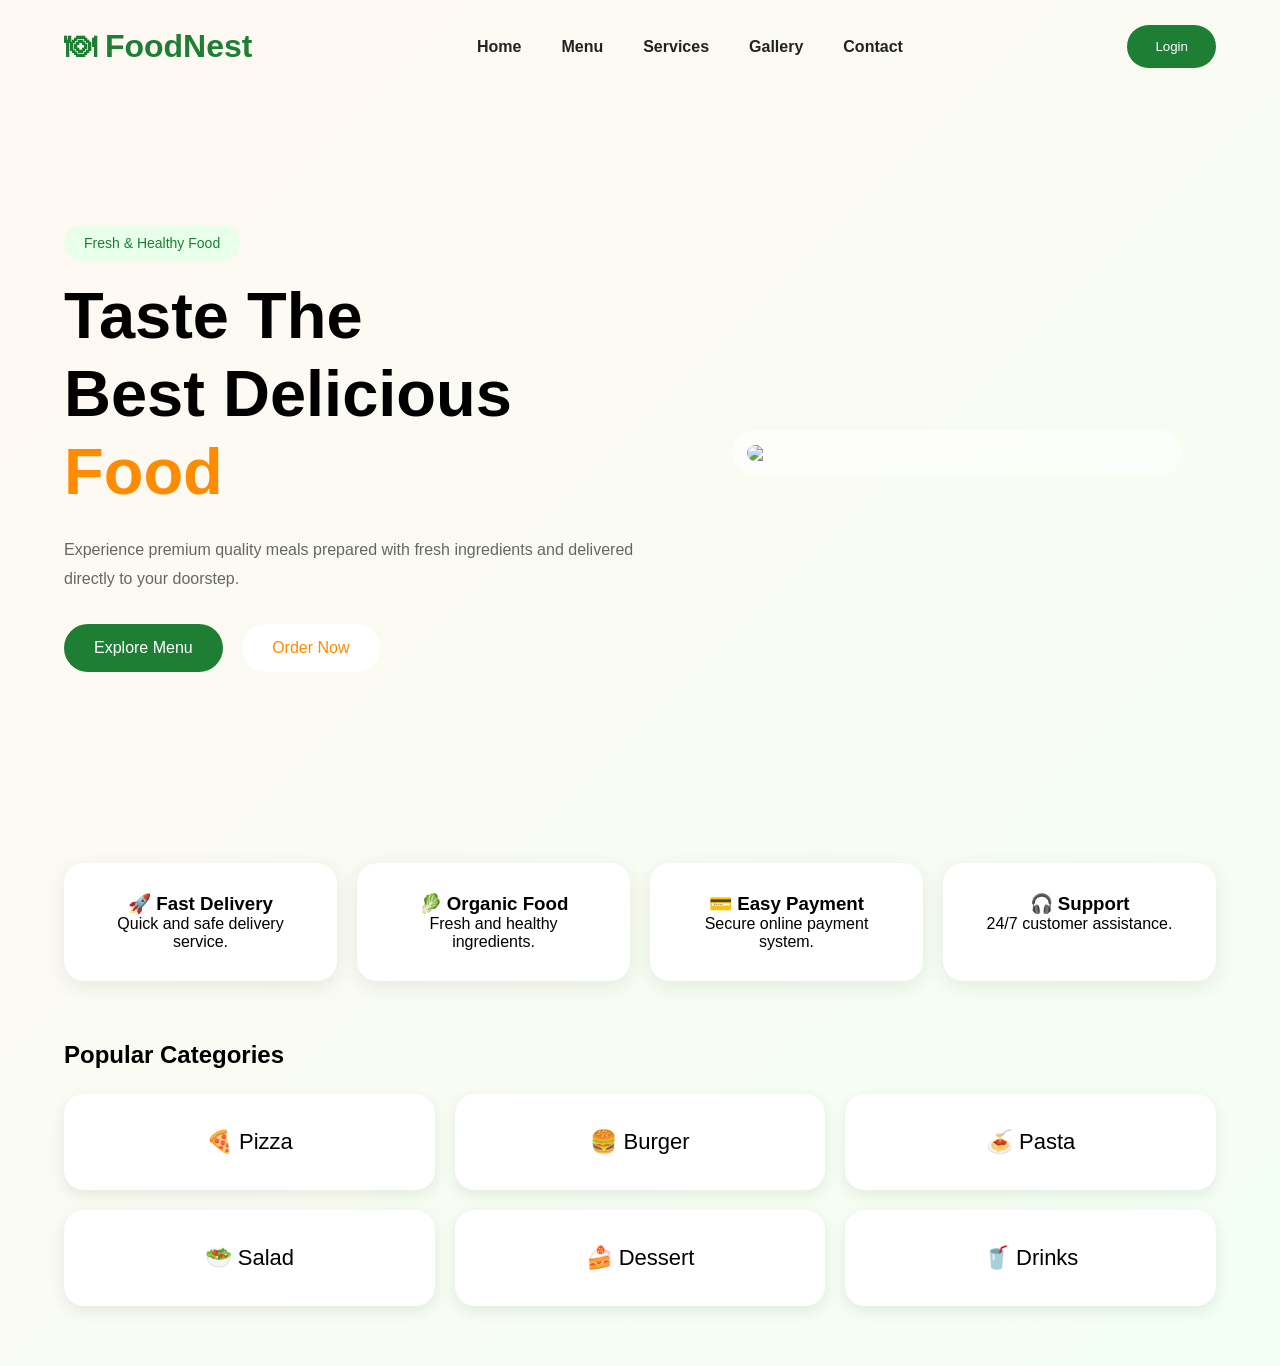
==== index.html @ f5b60a44 "image change" ====
<!DOCTYPE html>
<html lang="en">
<head>
    <meta charset="UTF-8">
    <meta name="viewport" content="width=device-width, initial-scale=1.0">
    <title>FoodNest</title>
    <link rel="stylesheet" href="style.css">
</head>
<body>

    <!-- Navbar -->
    <header>
        <nav>
            <div class="logo">🍽 FoodNest</div>

            <ul>
                <li><a href="#">Home</a></li>
                <li><a href="#">Menu</a></li>
                <li><a href="#">Services</a></li>
                <li><a href="#">Gallery</a></li>
                <li><a href="#">Contact</a></li>
            </ul>

            <button class="login-btn">Login</button>
        </nav>
    </header>

    <!-- Hero Section -->

    <section class="hero">

        <div class="content">

            <span class="tag">Fresh & Healthy Food</span>

            <h1>
                Taste The <br>
                Best Delicious <span>Food</span>
            </h1>

            <p>
                Experience premium quality meals prepared
                with fresh ingredients and delivered directly
                to your doorstep.
            </p>

            <div class="btn-group">
                <button class="primary">Explore Menu</button>
                <button class="secondary">Order Now</button>
            </div>

        </div>

        <div class="hero-image">
            <div class="placeholder"><img src="assets/plsceholder/hero pizza.jpg"></div>
        </div>

    </section>

    <!-- Features -->

    <section class="features">

        <div class="feature-card">
            <h3>🚀 Fast Delivery</h3>
            <p>Quick and safe delivery service.</p>
        </div>

        <div class="feature-card">
            <h3>🥬 Organic Food</h3>
            <p>Fresh and healthy ingredients.</p>
        </div>

        <div class="feature-card">
            <h3>💳 Easy Payment</h3>
            <p>Secure online payment system.</p>
        </div>

        <div class="feature-card">
            <h3>🎧 Support</h3>
            <p>24/7 customer assistance.</p>
        </div>

    </section>

    <!-- Categories -->

    <section class="categories">

        <h2>Popular Categories</h2>

        <div class="category-box">

            <div class="category">🍕 Pizza</div>
            <div class="category">🍔 Burger</div>
            <div class="category">🍝 Pasta</div>
            <div class="category">🥗 Salad</div>
            <div class="category">🍰 Dessert</div>
            <div class="category">🥤 Drinks</div>

        </div>

    </section>

</body>
</html>
---- style.css ----
*{
    margin:0;
    padding:0;
    box-sizing:border-box;
    font-family: 'Poppins', sans-serif;
}

body{
    background: linear-gradient(135deg,#fff8f2,#f3fff4);
}

/* Navbar */

nav{
    width:90%;
    margin:auto;
    padding:25px 0;
    display:flex;
    justify-content:space-between;
    align-items:center;
}

.logo{
    font-size:32px;
    font-weight:700;
    color:#1e7e34;
}

nav ul{
    display:flex;
    list-style:none;
}

nav ul li{
    margin:0 20px;
}

nav ul li a{
    text-decoration:none;
    color:#222;
    font-weight:600;
}

nav ul li a:hover{
    color:#1e7e34;
}

.login-btn{
    background:#1e7e34;
    color:#fff;
    border:none;
    padding:14px 28px;
    border-radius:30px;
    cursor:pointer;
}

/* Hero */

.hero{
    width:90%;
    margin:auto;
    min-height:80vh;
    display:flex;
    justify-content:space-between;
    align-items:center;
}

.content{
    width:50%;
}

.tag{
    background:#e8ffe9;
    color:#1e7e34;
    padding:10px 20px;
    border-radius:30px;
    font-size:14px;
}

.content h1{
    font-size:65px;
    margin:25px 0;
    line-height:1.2;
}

.content h1 span{
    color:#ff8c00;
}

.content p{
    color:#666;
    line-height:1.8;
    margin-bottom:30px;
}

.btn-group button{
    padding:15px 30px;
    border:none;
    border-radius:40px;
    cursor:pointer;
    margin-right:15px;
    font-size:16px;
}

.primary{
    background:#1e7e34;
    color:white;
}

.secondary{
    background:white;
    border:2px solid #ff8c00;
    color:#ff8c00;
}

/* Hero Image */

.hero-image{
    width:45%;
    display:flex;
    justify-content:center;
    align-items:center;
}

.hero-image .placeholder{
    width:100%;
    max-width:450px;
    height:auto;
    border-radius:40px;
    background:rgba(255,255,255,0.55);
    backdrop-filter: blur(10px);
    padding:15px;
    display:flex;
    justify-content:center;
    align-items:center;
}

.hero-image img{
    width:100%;
    height:auto;
    border-radius:30px;
    object-fit:cover;
}

/* Features */

.features{
    width:90%;
    margin:50px auto;
    display:grid;
    grid-template-columns:repeat(4,1fr);
    gap:20px;
}

.feature-card{
    background:#fff;
    padding:30px;
    border-radius:20px;
    text-align:center;
    box-shadow:0 5px 20px rgba(0,0,0,.08);
    transition:.4s;
}

.feature-card:hover{
    transform:translateY(-10px);
}

/* Categories */

.categories{
    width:90%;
    margin:60px auto;
}

.categories h2{
    margin-bottom:25px;
}

.category-box{
    display:grid;
    grid-template-columns:repeat(3,1fr);
    gap:20px;
}

.category{
    background:#fff;
    padding:35px;
    border-radius:20px;
    text-align:center;
    font-size:22px;
    box-shadow:0 5px 15px rgba(0,0,0,.08);
    transition:.4s;
}

.category:hover{
    transform:scale(1.05);
}
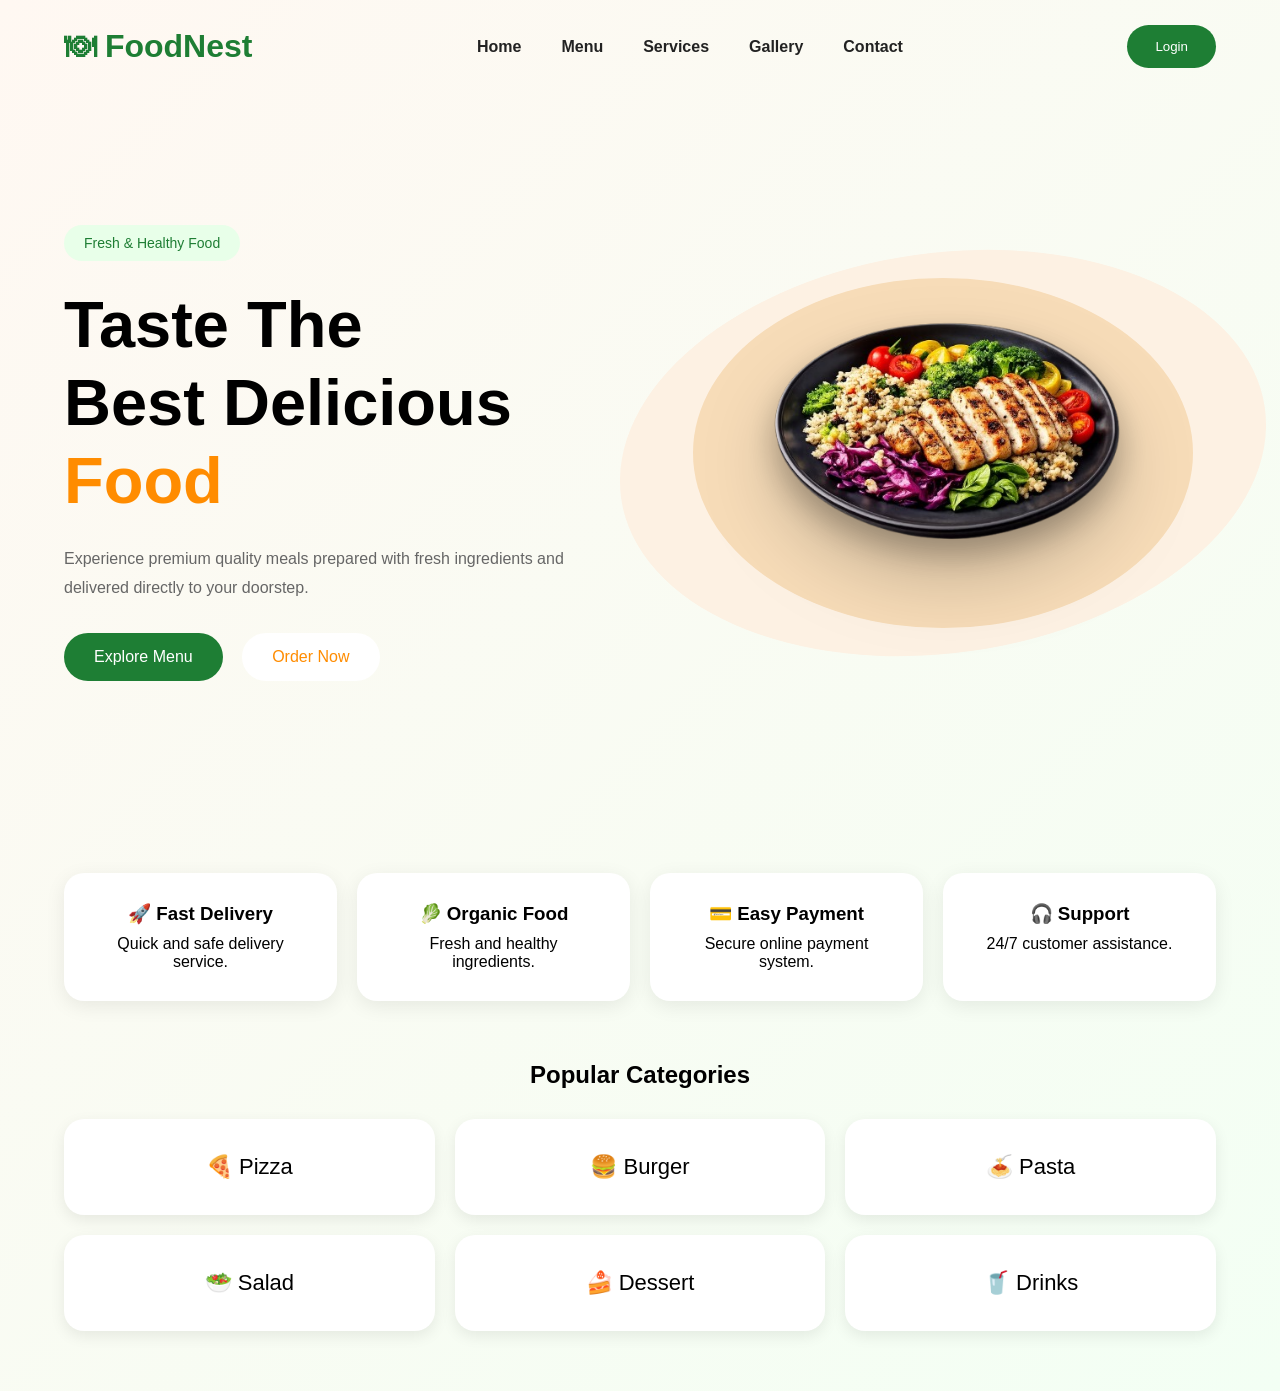
==== commit d2ec0549: "changes,image,bg,and shadow" ====
--- a/index.html
+++ b/index.html
@@ -26,7 +26,6 @@
     </header>
 
     <!-- Hero Section -->
-
     <section class="hero">
 
         <div class="content">
@@ -52,13 +51,15 @@
         </div>
 
         <div class="hero-image">
-            <div class="placeholder"><img src="assets/plsceholder/hero pizza.jpg"></div>
+            <div class="placeholder">
+              <img src="assets/placeholder/hero-plate.png">
+            </div>
         </div>
+        
 
     </section>
 
     <!-- Features -->
-
     <section class="features">
 
         <div class="feature-card">
@@ -84,7 +85,6 @@
     </section>
 
     <!-- Categories -->
-
     <section class="categories">
 
         <h2>Popular Categories</h2>
--- a/style.css
+++ b/style.css
@@ -2,11 +2,11 @@
     margin:0;
     padding:0;
     box-sizing:border-box;
-    font-family: 'Poppins', sans-serif;
+    font-family:'Poppins',sans-serif;
 }
 
 body{
-    background: linear-gradient(135deg,#fff8f2,#f3fff4);
+    background:linear-gradient(135deg,#fff8f2,#f3fff4);
 }
 
 /* Navbar */
@@ -39,6 +39,7 @@
     text-decoration:none;
     color:#222;
     font-weight:600;
+    transition:.3s;
 }
 
 nav ul li a:hover{
@@ -52,9 +53,14 @@
     padding:14px 28px;
     border-radius:30px;
     cursor:pointer;
-}
-
-/* Hero */
+    transition:.3s;
+}
+
+.login-btn:hover{
+    background:#166428;
+}
+
+/* Hero Section */
 
 .hero{
     width:90%;
@@ -63,13 +69,15 @@
     display:flex;
     justify-content:space-between;
     align-items:center;
+    gap:60px;
 }
 
 .content{
-    width:50%;
+    flex:1;
 }
 
 .tag{
+    display:inline-block;
     background:#e8ffe9;
     color:#1e7e34;
     padding:10px 20px;
@@ -115,38 +123,74 @@
 
 /* Hero Image */
 
+
 .hero-image{
-    width:45%;
+    flex:1;
     display:flex;
     justify-content:center;
     align-items:center;
 }
 
-.hero-image .placeholder{
+.placeholder{
     width:100%;
-    max-width:450px;
-    height:auto;
-    border-radius:40px;
-    background:rgba(255,255,255,0.55);
-    backdrop-filter: blur(10px);
+    max-width:550px;
     padding:15px;
-    display:flex;
-    justify-content:center;
-    align-items:center;
-}
-
-.hero-image img{
+    border-radius:30px;
+    overflow:hidden;
+}
+
+.placeholder img{
     width:100%;
     height:auto;
-    border-radius:30px;
+    display:block;
+    border-radius:20px;
     object-fit:cover;
+}
+/*shape Change*/
+.hero-image {
+    position: relative;
+}
+
+.hero-image::before {
+    content: "";
+    position: absolute;
+    width: 500px;
+    height: 350px;
+    background: #f7dcb8;
+    border-radius: 50%;
+    top: 50%;
+    left: 50%;
+    transform: translate(-50%, -50%);
+    z-index: 0;
+}
+
+.hero-image img {
+    position: relative;
+    z-index: 1;
+}
+.hero-image::after {
+    content: "";
+    position: absolute;
+    width: 650px;
+    height: 400px;
+    background: #fdf1e3;
+    border-radius: 50%;
+    top: 50%;
+    left: 50%;
+    transform: translate(-50%, -50%) rotate(-8deg);
+    z-index: -1;
+}
+/*shadow change*/
+.placeholder{
+    filter: drop-shadow(0 15px 15px rgba(0,0,0,0.25))
+            drop-shadow(0 35px 35px rgba(0,0,0,0.20));
 }
 
 /* Features */
 
 .features{
     width:90%;
-    margin:50px auto;
+    margin:60px auto;
     display:grid;
     grid-template-columns:repeat(4,1fr);
     gap:20px;
@@ -165,6 +209,10 @@
     transform:translateY(-10px);
 }
 
+.feature-card h3{
+    margin-bottom:10px;
+}
+
 /* Categories */
 
 .categories{
@@ -173,7 +221,8 @@
 }
 
 .categories h2{
-    margin-bottom:25px;
+    text-align:center;
+    margin-bottom:30px;
 }
 
 .category-box{
@@ -194,4 +243,59 @@
 
 .category:hover{
     transform:scale(1.05);
+}
+
+/* Responsive */
+
+@media(max-width:992px){
+
+    .hero{
+        flex-direction:column;
+        text-align:center;
+        padding:40px 0;
+    }
+
+    .content h1{
+        font-size:50px;
+    }
+
+    .btn-group{
+        display:flex;
+        justify-content:center;
+        flex-wrap:wrap;
+        gap:15px;
+    }
+
+    .features{
+        grid-template-columns:repeat(2,1fr);
+    }
+
+    .category-box{
+        grid-template-columns:repeat(2,1fr);
+    }
+}
+
+@media(max-width:576px){
+
+    nav{
+        flex-direction:column;
+        gap:15px;
+    }
+
+    nav ul{
+        flex-wrap:wrap;
+        justify-content:center;
+    }
+
+    .content h1{
+        font-size:38px;
+    }
+
+    .features{
+        grid-template-columns:1fr;
+    }
+
+    .category-box{
+        grid-template-columns:1fr;
+    }
 }
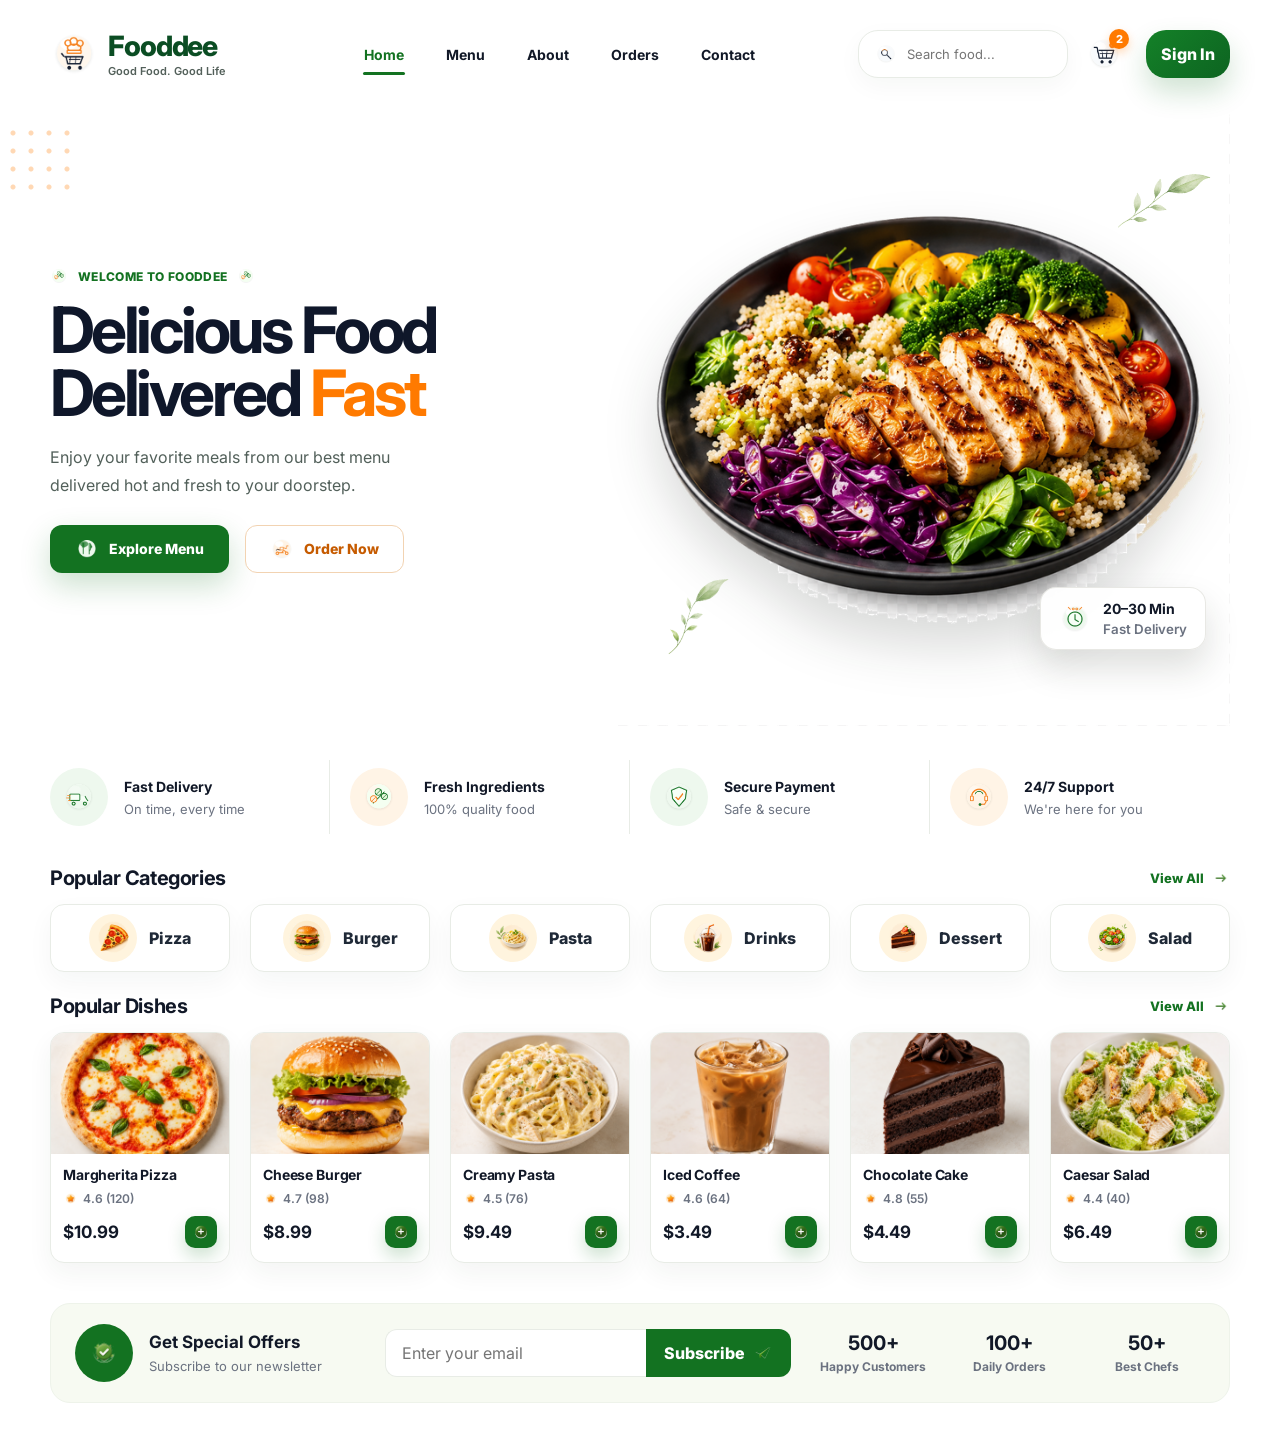
==== commit 554b0773: "Fix Full Homepage" ====
--- a/index.html
+++ b/index.html
@@ -1,106 +1,348 @@
-<!DOCTYPE html>
+<!doctype html>
 <html lang="en">
-<head>
-    <meta charset="UTF-8">
-    <meta name="viewport" content="width=device-width, initial-scale=1.0">
-    <title>FoodNest</title>
-    <link rel="stylesheet" href="style.css">
-</head>
-<body>
-
-    <!-- Navbar -->
-    <header>
-        <nav>
-            <div class="logo">🍽 FoodNest</div>
-
-            <ul>
-                <li><a href="#">Home</a></li>
-                <li><a href="#">Menu</a></li>
-                <li><a href="#">Services</a></li>
-                <li><a href="#">Gallery</a></li>
-                <li><a href="#">Contact</a></li>
-            </ul>
-
-            <button class="login-btn">Login</button>
+  <head>
+    <meta charset="UTF-8" />
+    <meta name="viewport" content="width=device-width, initial-scale=1.0" />
+    <meta
+      name="description"
+      content="Fooddee landing page — clean food delivery website."
+    />
+    <title>Fooddee — Good Food, Good Life</title>
+    <link rel="icon" type="image/png" href="assets/brand/favicon.png" />
+    <link rel="preconnect" href="https://fonts.googleapis.com" />
+    <link rel="preconnect" href="https://fonts.gstatic.com" crossorigin />
+    <link
+      href="https://fonts.googleapis.com/css2?family=Inter:wght@400;500;600;700;800&display=swap"
+      rel="stylesheet"
+    />
+    <link rel="stylesheet" href="css/styles.css" />
+  </head>
+  <body>
+    <div class="site-shell">
+      <header class="site-header" aria-label="Main navigation">
+        <a class="brand" href="#home" aria-label="Fooddee home">
+          <img src="assets/brand/logo-mark.png" alt="" class="brand__mark" />
+          <span class="brand__text">
+            <strong>Fooddee</strong>
+            <small>Good Food. Good Life</small>
+          </span>
+        </a>
+
+        <nav class="nav-links" aria-label="Primary">
+          <a class="active" href="#home">Home</a>
+          <a href="#menu">Menu</a>
+          <a href="#about">About</a>
+          <a href="#orders">Orders</a>
+          <a href="#contact">Contact</a>
         </nav>
-    </header>
-
-    <!-- Hero Section -->
-    <section class="hero">
-
-        <div class="content">
-
-            <span class="tag">Fresh & Healthy Food</span>
-
-            <h1>
-                Taste The <br>
-                Best Delicious <span>Food</span>
-            </h1>
-
+
+        <div class="header-actions">
+          <label class="search-box" aria-label="Search food">
+            <img src="assets/icons/search.png" alt="" />
+            <input
+              id="searchInput"
+              type="search"
+              placeholder="Search food..."
+            />
+          </label>
+          <button class="cart-button" type="button" aria-label="Open cart">
+            <img src="assets/icons/cart.png" alt="" />
+            <span id="cartCount">2</span>
+          </button>
+          <button class="sign-in" type="button">Sign In</button>
+        </div>
+      </header>
+
+      <main>
+        <section class="hero" id="home">
+          <div class="hero__copy">
+            <div class="eyebrow">
+              <img src="assets/icons/leaf.png" alt="" />
+              <span>Welcome to Fooddee</span>
+              <img src="assets/icons/leaf.png" alt="" />
+            </div>
+
+            <h1>Delicious Food<br />Delivered <span>Fast</span></h1>
             <p>
-                Experience premium quality meals prepared
-                with fresh ingredients and delivered directly
-                to your doorstep.
+              Enjoy your favorite meals from our best menu delivered hot and
+              fresh to your doorstep.
             </p>
 
-            <div class="btn-group">
-                <button class="primary">Explore Menu</button>
-                <button class="secondary">Order Now</button>
-            </div>
-
-        </div>
-
-        <div class="hero-image">
-            <div class="placeholder">
-              <img src="assets/placeholder/hero-plate.png">
-            </div>
-        </div>
-        
-
-    </section>
-
-    <!-- Features -->
-    <section class="features">
-
-        <div class="feature-card">
-            <h3>🚀 Fast Delivery</h3>
-            <p>Quick and safe delivery service.</p>
-        </div>
-
-        <div class="feature-card">
-            <h3>🥬 Organic Food</h3>
-            <p>Fresh and healthy ingredients.</p>
-        </div>
-
-        <div class="feature-card">
-            <h3>💳 Easy Payment</h3>
-            <p>Secure online payment system.</p>
-        </div>
-
-        <div class="feature-card">
-            <h3>🎧 Support</h3>
-            <p>24/7 customer assistance.</p>
-        </div>
-
-    </section>
-
-    <!-- Categories -->
-    <section class="categories">
-
-        <h2>Popular Categories</h2>
-
-        <div class="category-box">
-
-            <div class="category">🍕 Pizza</div>
-            <div class="category">🍔 Burger</div>
-            <div class="category">🍝 Pasta</div>
-            <div class="category">🥗 Salad</div>
-            <div class="category">🍰 Dessert</div>
-            <div class="category">🥤 Drinks</div>
-
-        </div>
-
-    </section>
-
-</body>
-</html>+            <div class="hero-buttons">
+              <a class="btn btn--primary" href="#menu">
+                <img src="assets/icons/utensils.png" alt="" />
+                Explore Menu
+              </a>
+              <button
+                class="btn btn--outline"
+                type="button"
+                data-action="order-now"
+              >
+                <img src="assets/icons/scooter.png" alt="" />
+                Order Now
+              </button>
+            </div>
+          </div>
+
+          <div class="hero__visual" aria-label="Healthy chicken rice bowl">
+            <img class="hero__blob" src="assets/decor/beige-blob.png" alt="" />
+            <img
+              class="hero__leaf hero__leaf--left"
+              src="assets/decor/leaf-sprig.png"
+              alt=""
+            />
+            <img
+              class="hero__leaf hero__leaf--right"
+              src="assets/decor/small-plant.png"
+              alt=""
+            />
+            <img
+              class="hero__bowl"
+              src="assets/decor/hero-bowl.png"
+              alt="Grilled chicken rice bowl with vegetables"
+            />
+            <div class="delivery-pill">
+              <img src="assets/icons/clock.png" alt="" />
+              <span
+                ><strong>20–30 Min</strong><small>Fast Delivery</small></span
+              >
+            </div>
+          </div>
+        </section>
+
+        <section class="features" id="about" aria-label="Service highlights">
+          <article class="feature-card">
+            <span class="icon-circle"
+              ><img src="assets/icons/truck.png" alt=""
+            /></span>
+            <div>
+              <h3>Fast Delivery</h3>
+              <p>On time, every time</p>
+            </div>
+          </article>
+          <article class="feature-card">
+            <span class="icon-circle icon-circle--orange"
+              ><img src="assets/icons/leaf.png" alt=""
+            /></span>
+            <div>
+              <h3>Fresh Ingredients</h3>
+              <p>100% quality food</p>
+            </div>
+          </article>
+          <article class="feature-card">
+            <span class="icon-circle"
+              ><img src="assets/icons/shield.png" alt=""
+            /></span>
+            <div>
+              <h3>Secure Payment</h3>
+              <p>Safe & secure</p>
+            </div>
+          </article>
+          <article class="feature-card">
+            <span class="icon-circle icon-circle--orange"
+              ><img src="assets/icons/headset.png" alt=""
+            /></span>
+            <div>
+              <h3>24/7 Support</h3>
+              <p>We're here for you</p>
+            </div>
+          </article>
+        </section>
+
+        <section class="section" id="menu">
+          <div class="section-heading">
+            <h2>Popular Categories</h2>
+            <a href="#menu"
+              >View All <img src="assets/icons/arrow-right.png" alt=""
+            /></a>
+          </div>
+
+          <div class="category-grid">
+            <button class="category-card" type="button" data-category="Pizza">
+              <img src="assets/food/categories/pizza.png" alt="" /><span
+                >Pizza</span
+              >
+            </button>
+            <button class="category-card" type="button" data-category="Burger">
+              <img src="assets/food/categories/burger.png" alt="" /><span
+                >Burger</span
+              >
+            </button>
+            <button class="category-card" type="button" data-category="Pasta">
+              <img src="assets/food/categories/pasta.png" alt="" /><span
+                >Pasta</span
+              >
+            </button>
+            <button class="category-card" type="button" data-category="Drinks">
+              <img src="assets/food/categories/drinks.png" alt="" /><span
+                >Drinks</span
+              >
+            </button>
+            <button class="category-card" type="button" data-category="Dessert">
+              <img src="assets/food/categories/dessert.png" alt="" /><span
+                >Dessert</span
+              >
+            </button>
+            <button class="category-card" type="button" data-category="Salad">
+              <img src="assets/food/categories/salad.png" alt="" /><span
+                >Salad</span
+              >
+            </button>
+          </div>
+        </section>
+
+        <section class="section" id="orders">
+          <div class="section-heading">
+            <h2>Popular Dishes</h2>
+            <a href="#menu"
+              >View All <img src="assets/icons/arrow-right.png" alt=""
+            /></a>
+          </div>
+
+          <div class="dish-grid" id="dishGrid">
+            <article
+              class="dish-card"
+              data-name="Margherita Pizza"
+              data-category="Pizza"
+            >
+              <img
+                src="assets/food/dishes/margherita-pizza.png"
+                alt="Margherita Pizza"
+              />
+              <div class="dish-card__body">
+                <h3>Margherita Pizza</h3>
+                <p><img src="assets/icons/star.png" alt="" />4.6 (120)</p>
+                <div>
+                  <strong>$10.99</strong
+                  ><button type="button" class="add-to-cart">
+                    <img src="assets/icons/plus.png" alt="Add" />
+                  </button>
+                </div>
+              </div>
+            </article>
+            <article
+              class="dish-card"
+              data-name="Cheese Burger"
+              data-category="Burger"
+            >
+              <img
+                src="assets/food/dishes/cheese-burger.png"
+                alt="Cheese Burger"
+              />
+              <div class="dish-card__body">
+                <h3>Cheese Burger</h3>
+                <p><img src="assets/icons/star.png" alt="" />4.7 (98)</p>
+                <div>
+                  <strong>$8.99</strong
+                  ><button type="button" class="add-to-cart">
+                    <img src="assets/icons/plus.png" alt="Add" />
+                  </button>
+                </div>
+              </div>
+            </article>
+            <article
+              class="dish-card"
+              data-name="Creamy Pasta"
+              data-category="Pasta"
+            >
+              <img
+                src="assets/food/dishes/creamy-pasta.png"
+                alt="Creamy Pasta"
+              />
+              <div class="dish-card__body">
+                <h3>Creamy Pasta</h3>
+                <p><img src="assets/icons/star.png" alt="" />4.5 (76)</p>
+                <div>
+                  <strong>$9.49</strong
+                  ><button type="button" class="add-to-cart">
+                    <img src="assets/icons/plus.png" alt="Add" />
+                  </button>
+                </div>
+              </div>
+            </article>
+            <article
+              class="dish-card"
+              data-name="Iced Coffee"
+              data-category="Drinks"
+            >
+              <img src="assets/food/dishes/iced-coffee.png" alt="Iced Coffee" />
+              <div class="dish-card__body">
+                <h3>Iced Coffee</h3>
+                <p><img src="assets/icons/star.png" alt="" />4.6 (64)</p>
+                <div>
+                  <strong>$3.49</strong
+                  ><button type="button" class="add-to-cart">
+                    <img src="assets/icons/plus.png" alt="Add" />
+                  </button>
+                </div>
+              </div>
+            </article>
+            <article
+              class="dish-card"
+              data-name="Chocolate Cake"
+              data-category="Dessert"
+            >
+              <img
+                src="assets/food/dishes/chocolate-cake.png"
+                alt="Chocolate Cake"
+              />
+              <div class="dish-card__body">
+                <h3>Chocolate Cake</h3>
+                <p><img src="assets/icons/star.png" alt="" />4.8 (55)</p>
+                <div>
+                  <strong>$4.49</strong
+                  ><button type="button" class="add-to-cart">
+                    <img src="assets/icons/plus.png" alt="Add" />
+                  </button>
+                </div>
+              </div>
+            </article>
+            <article
+              class="dish-card"
+              data-name="Caesar Salad"
+              data-category="Salad"
+            >
+              <img
+                src="assets/food/dishes/caesar-salad.png"
+                alt="Caesar Salad"
+              />
+              <div class="dish-card__body">
+                <h3>Caesar Salad</h3>
+                <p><img src="assets/icons/star.png" alt="" />4.4 (40)</p>
+                <div>
+                  <strong>$6.49</strong
+                  ><button type="button" class="add-to-cart">
+                    <img src="assets/icons/plus.png" alt="Add" />
+                  </button>
+                </div>
+              </div>
+            </article>
+          </div>
+        </section>
+
+        <section class="offer-bar" id="contact">
+          <div class="offer-copy">
+            <span><img src="assets/icons/success.png" alt="" /></span>
+            <div>
+              <h2>Get Special Offers</h2>
+              <p>Subscribe to our newsletter</p>
+            </div>
+          </div>
+          <form class="subscribe-form" id="subscribeForm">
+            <input type="email" placeholder="Enter your email" required />
+            <button type="submit">
+              Subscribe <img src="assets/icons/send.png" alt="" />
+            </button>
+          </form>
+          <div class="stats">
+            <div><strong>500+</strong><span>Happy Customers</span></div>
+            <div><strong>100+</strong><span>Daily Orders</span></div>
+            <div><strong>50+</strong><span>Best Chefs</span></div>
+          </div>
+        </section>
+      </main>
+    </div>
+
+    <script src="js/main.js"></script>
+  </body>
+</html>
--- a/css/styles.css
+++ b/css/styles.css
@@ -0,0 +1,438 @@
+:root {
+  --green: #137221;
+  --green-dark: #0b4d23;
+  --orange: #ff7a00;
+  --ink: #111827;
+  --muted: #6b7280;
+  --line: #e8ece6;
+  --cream: #fffaf0;
+  --soft-green: #eef8ee;
+  --shadow: 0 22px 60px rgba(18, 35, 24, 0.10);
+  --radius-lg: 28px;
+  --radius-md: 18px;
+}
+
+* { box-sizing: border-box; margin: 0; padding: 0; }
+html { scroll-behavior: smooth; }
+body {
+  font-family: "Inter", system-ui, -apple-system, BlinkMacSystemFont, "Segoe UI", sans-serif;
+  color: var(--ink);
+  background: #ffffff;
+}
+img { display: block; max-width: 100%; }
+button, input { font: inherit; }
+button { cursor: pointer; }
+a { color: inherit; text-decoration: none; }
+
+.site-shell {
+  width: min(1180px, calc(100% - 40px));
+  margin: 0 auto;
+  padding: 22px 0 28px;
+}
+
+.site-header {
+  display: grid;
+  grid-template-columns: auto 1fr auto;
+  align-items: center;
+  gap: 32px;
+  min-height: 64px;
+}
+.brand {
+  display: inline-flex;
+  align-items: center;
+  gap: 10px;
+  min-width: 210px;
+}
+.brand__mark { width: 48px; height: 48px; object-fit: contain; }
+.brand__text { display: grid; line-height: 1; }
+.brand__text strong {
+  font-size: 28px;
+  color: var(--green-dark);
+  letter-spacing: -0.04em;
+  font-weight: 800;
+}
+.brand__text small { margin-top: 6px; color: #53605a; font-weight: 600; font-size: 11px; }
+
+.nav-links {
+  display: flex;
+  justify-content: center;
+  gap: 42px;
+  font-size: 14px;
+  font-weight: 700;
+}
+.nav-links a { position: relative; padding: 20px 0; }
+.nav-links a::after {
+  content: "";
+  position: absolute;
+  left: 50%; bottom: 8px;
+  width: 0; height: 3px;
+  background: var(--green);
+  border-radius: 99px;
+  transform: translateX(-50%);
+  transition: width 180ms ease;
+}
+.nav-links a:hover::after,
+.nav-links a.active::after { width: 42px; }
+.nav-links a.active { color: var(--green); }
+
+.header-actions { display: flex; align-items: center; gap: 18px; }
+.search-box {
+  width: 210px;
+  height: 48px;
+  display: flex;
+  align-items: center;
+  gap: 10px;
+  border: 1px solid var(--line);
+  border-radius: 20px;
+  padding: 0 16px;
+  background: #fff;
+  box-shadow: 0 8px 24px rgba(20, 40, 20, .04);
+}
+.search-box img { width: 22px; height: 22px; object-fit: contain; }
+.search-box input { border: 0; outline: 0; min-width: 0; width: 100%; font-size: 13px; color: var(--ink); }
+.cart-button {
+  position: relative;
+  width: 42px;
+  height: 42px;
+  border: 0;
+  background: transparent;
+}
+.cart-button img { width: 36px; height: 36px; object-fit: contain; }
+.cart-button span {
+  position: absolute;
+  right: -1px; top: -4px;
+  display: grid; place-items: center;
+  width: 20px; height: 20px;
+  background: var(--orange);
+  color: #fff;
+  border-radius: 50%;
+  font-size: 11px;
+  font-weight: 800;
+  box-shadow: 0 4px 10px rgba(255, 122, 0, .28);
+}
+.sign-in {
+  min-width: 84px;
+  height: 48px;
+  border: 0;
+  border-radius: 20px;
+  background: linear-gradient(135deg, #148128, #0d6421);
+  color: #fff;
+  font-weight: 800;
+  box-shadow: 0 14px 28px rgba(19, 114, 33, .20);
+}
+
+.hero {
+  position: relative;
+  display: grid;
+  grid-template-columns: 0.92fr 1.08fr;
+  gap: 46px;
+  align-items: center;
+  min-height: 360px;
+  padding: 28px 0 22px;
+}
+.hero::before {
+  content: "";
+  position: absolute;
+  left: -46px; top: 38px;
+  width: 72px; height: 72px;
+  background: radial-gradient(circle, rgba(255,122,0,.45) 2px, transparent 3px);
+  background-size: 18px 18px;
+  opacity: .65;
+}
+.eyebrow {
+  display: inline-flex;
+  align-items: center;
+  gap: 10px;
+  color: var(--green);
+  font-size: 12px;
+  font-weight: 800;
+  text-transform: uppercase;
+  letter-spacing: .03em;
+  margin-bottom: 14px;
+}
+.eyebrow img { width: 18px; height: 18px; object-fit: contain; }
+.hero h1 {
+  max-width: 500px;
+  font-size: clamp(44px, 6vw, 64px);
+  line-height: .98;
+  letter-spacing: -0.055em;
+  color: #0f172a;
+}
+.hero h1 span { color: var(--orange); }
+.hero p {
+  max-width: 390px;
+  color: #52605a;
+  line-height: 1.75;
+  font-size: 16px;
+  margin: 18px 0 26px;
+}
+.hero-buttons { display: flex; gap: 16px; flex-wrap: wrap; }
+.btn {
+  height: 48px;
+  display: inline-flex;
+  align-items: center;
+  justify-content: center;
+  gap: 10px;
+  border-radius: 12px;
+  padding: 0 24px;
+  font-weight: 800;
+  font-size: 14px;
+  border: 1px solid transparent;
+}
+.btn img { width: 24px; height: 24px; object-fit: contain; }
+.btn--primary { background: var(--green); color: #fff; box-shadow: 0 12px 30px rgba(19, 114, 33, .22); }
+.btn--outline { background: #fff; color: #c65b00; border-color: #f2d3b2; }
+
+.hero__visual {
+  position: relative;
+  min-height: 360px;
+  display: grid;
+  place-items: center;
+}
+.hero__blob {
+  position: absolute;
+  width: 92%;
+  transform: rotate(-3deg) scale(1.03);
+  opacity: .96;
+}
+.hero__bowl {
+  position: relative;
+  width: min(620px, 100%);
+  z-index: 2;
+  filter: drop-shadow(0 26px 26px rgba(16, 24, 16, .16));
+}
+.hero__leaf { position: absolute; z-index: 1; width: 110px; opacity: .88; }
+.hero__leaf--left { left: 24px; bottom: 52px; transform: rotate(-16deg); }
+.hero__leaf--right { right: 12px; top: 34px; transform: rotate(8deg); }
+.delivery-pill {
+  position: absolute;
+  right: 24px;
+  bottom: 76px;
+  z-index: 3;
+  display: flex;
+  align-items: center;
+  gap: 12px;
+  min-width: 142px;
+  min-height: 62px;
+  padding: 12px 18px;
+  background: rgba(255,255,255,.94);
+  border: 1px solid rgba(230,230,225,.9);
+  border-radius: 16px;
+  box-shadow: 0 18px 34px rgba(33, 40, 30, .15);
+  backdrop-filter: blur(10px);
+}
+.delivery-pill img { width: 32px; height: 32px; }
+.delivery-pill span { display: grid; gap: 4px; }
+.delivery-pill strong { font-size: 14px; }
+.delivery-pill small { color: var(--muted); font-weight: 600; }
+
+.features {
+  display: grid;
+  grid-template-columns: repeat(4, minmax(0, 1fr));
+  gap: 20px;
+  padding: 12px 0 28px;
+}
+.feature-card {
+  display: flex;
+  align-items: center;
+  gap: 16px;
+  border-right: 1px solid var(--line);
+  min-height: 74px;
+}
+.feature-card:last-child { border-right: 0; }
+.icon-circle {
+  width: 58px; height: 58px;
+  display: grid; place-items: center;
+  flex: 0 0 auto;
+  border-radius: 50%;
+  background: var(--soft-green);
+}
+.icon-circle--orange { background: #fff4e6; }
+.icon-circle img { width: 34px; height: 34px; object-fit: contain; }
+.feature-card h3 { font-size: 14px; margin-bottom: 6px; }
+.feature-card p { color: var(--muted); font-size: 13px; }
+
+.section { padding: 4px 0 18px; }
+.section-heading {
+  display: flex;
+  align-items: center;
+  justify-content: space-between;
+  margin: 0 0 14px;
+}
+.section-heading h2 { font-size: 20px; letter-spacing: -0.02em; }
+.section-heading a { display: inline-flex; align-items: center; gap: 8px; color: var(--green); font-size: 13px; font-weight: 800; }
+.section-heading a img { width: 18px; height: 18px; object-fit: contain; }
+
+.category-grid {
+  display: grid;
+  grid-template-columns: repeat(6, minmax(0, 1fr));
+  gap: 20px;
+}
+.category-card {
+  min-height: 68px;
+  border: 1px solid var(--line);
+  background: #fff;
+  border-radius: 14px;
+  display: flex;
+  align-items: center;
+  justify-content: center;
+  gap: 12px;
+  font-weight: 800;
+  color: #1f2937;
+  box-shadow: 0 10px 26px rgba(30, 50, 35, .045);
+  transition: transform .2s ease, box-shadow .2s ease, border-color .2s ease;
+}
+.category-card:hover,
+.category-card.is-active { transform: translateY(-2px); border-color: #cfe4cf; box-shadow: var(--shadow); }
+.category-card img {
+  width: 48px; height: 48px;
+  object-fit: contain;
+  background: #fff4de;
+  border-radius: 50%;
+  padding: 3px;
+}
+
+.dish-grid {
+  display: grid;
+  grid-template-columns: repeat(6, minmax(0, 1fr));
+  gap: 20px;
+}
+.dish-card {
+  overflow: hidden;
+  border: 1px solid var(--line);
+  border-radius: 14px;
+  background: #fff;
+  box-shadow: 0 10px 26px rgba(30, 50, 35, .055);
+  transition: transform .22s ease, box-shadow .22s ease;
+}
+.dish-card:hover { transform: translateY(-5px); box-shadow: var(--shadow); }
+.dish-card > img {
+  width: 100%;
+  aspect-ratio: 1.48 / 1;
+  object-fit: cover;
+  background: #f8f3ea;
+}
+.dish-card__body { padding: 12px 12px 14px; }
+.dish-card h3 { font-size: 14px; letter-spacing: -0.01em; white-space: nowrap; overflow: hidden; text-overflow: ellipsis; }
+.dish-card p {
+  display: flex; align-items: center; gap: 5px;
+  margin: 8px 0 10px;
+  font-size: 12px;
+  color: var(--muted);
+  font-weight: 600;
+}
+.dish-card p img { width: 15px; height: 15px; object-fit: contain; }
+.dish-card__body > div {
+  display: flex;
+  align-items: center;
+  justify-content: space-between;
+}
+.dish-card strong { font-size: 17px; }
+.add-to-cart {
+  width: 32px; height: 32px;
+  border: 0;
+  border-radius: 10px;
+  background: var(--green);
+  display: grid; place-items: center;
+  box-shadow: 0 8px 18px rgba(19,114,33,.22);
+}
+.add-to-cart img { width: 20px; height: 20px; object-fit: contain; }
+
+.offer-bar {
+  display: grid;
+  grid-template-columns: 1.1fr 1.2fr 1.5fr;
+  gap: 24px;
+  align-items: center;
+  margin: 22px 0 0;
+  padding: 20px 24px;
+  background: #f7faf2;
+  border: 1px solid #eef3ea;
+  border-radius: 20px;
+}
+.offer-copy { display: flex; align-items: center; gap: 16px; }
+.offer-copy span {
+  width: 58px; height: 58px;
+  border-radius: 50%;
+  background: var(--green);
+  display: grid; place-items: center;
+}
+.offer-copy img { width: 38px; height: 38px; object-fit: contain; }
+.offer-copy h2 { font-size: 17px; margin-bottom: 6px; }
+.offer-copy p { color: var(--muted); font-size: 13px; }
+.subscribe-form { display: flex; height: 48px; }
+.subscribe-form input {
+  flex: 1;
+  min-width: 0;
+  border: 1px solid var(--line);
+  border-right: 0;
+  border-radius: 12px 0 0 12px;
+  padding: 0 16px;
+  outline: 0;
+}
+.subscribe-form button {
+  display: flex; align-items: center; gap: 8px;
+  border: 0;
+  padding: 0 18px;
+  border-radius: 0 12px 12px 0;
+  background: var(--green);
+  color: #fff;
+  font-weight: 800;
+}
+.subscribe-form button img { width: 20px; height: 20px; object-fit: contain; }
+.stats { display: grid; grid-template-columns: repeat(3, 1fr); gap: 20px; }
+.stats div { display: grid; justify-items: center; gap: 4px; text-align: center; }
+.stats strong { font-size: 20px; }
+.stats span { color: var(--muted); font-size: 12px; font-weight: 700; }
+
+.hidden { display: none !important; }
+.toast {
+  position: fixed;
+  right: 22px;
+  bottom: 22px;
+  z-index: 20;
+  background: #0f172a;
+  color: #fff;
+  padding: 14px 18px;
+  border-radius: 14px;
+  font-size: 14px;
+  font-weight: 700;
+  box-shadow: 0 18px 45px rgba(15,23,42,.22);
+  animation: slideUp .22s ease;
+}
+@keyframes slideUp { from { opacity: 0; transform: translateY(12px); } to { opacity: 1; transform: translateY(0); } }
+
+@media (max-width: 1120px) {
+  .site-header { grid-template-columns: auto auto; }
+  .nav-links { order: 3; grid-column: 1 / -1; justify-content: flex-start; overflow-x: auto; gap: 30px; }
+  .dish-grid { grid-template-columns: repeat(3, minmax(0, 1fr)); }
+  .category-grid { grid-template-columns: repeat(3, minmax(0, 1fr)); }
+  .offer-bar { grid-template-columns: 1fr; }
+}
+@media (max-width: 820px) {
+  .site-shell { width: min(100% - 24px, 620px); }
+  .site-header { gap: 18px; }
+  .header-actions { grid-column: 1 / -1; width: 100%; }
+  .search-box { flex: 1; width: auto; }
+  .hero { grid-template-columns: 1fr; text-align: left; gap: 10px; }
+  .hero__visual { min-height: 320px; }
+  .hero__leaf--left { left: -12px; bottom: 44px; }
+  .features { grid-template-columns: repeat(2, 1fr); }
+  .feature-card { border-right: 0; }
+  .dish-grid { grid-template-columns: repeat(2, minmax(0, 1fr)); }
+}
+@media (max-width: 560px) {
+  .brand__text strong { font-size: 23px; }
+  .brand__mark { width: 42px; height: 42px; }
+  .sign-in { min-width: 74px; height: 44px; }
+  .nav-links { gap: 24px; font-size: 13px; }
+  .hero h1 { font-size: 44px; }
+  .hero-buttons { display: grid; grid-template-columns: 1fr; }
+  .btn { width: 100%; }
+  .delivery-pill { right: 2px; bottom: 48px; transform: scale(.86); transform-origin: right bottom; }
+  .features, .category-grid, .dish-grid, .stats { grid-template-columns: 1fr; }
+  .category-card { justify-content: flex-start; padding: 0 18px; }
+  .offer-bar { padding: 18px; }
+  .subscribe-form { flex-direction: column; height: auto; gap: 10px; }
+  .subscribe-form input, .subscribe-form button { height: 48px; border-radius: 12px; border: 1px solid var(--line); }
+  .subscribe-form button { justify-content: center; }
+}
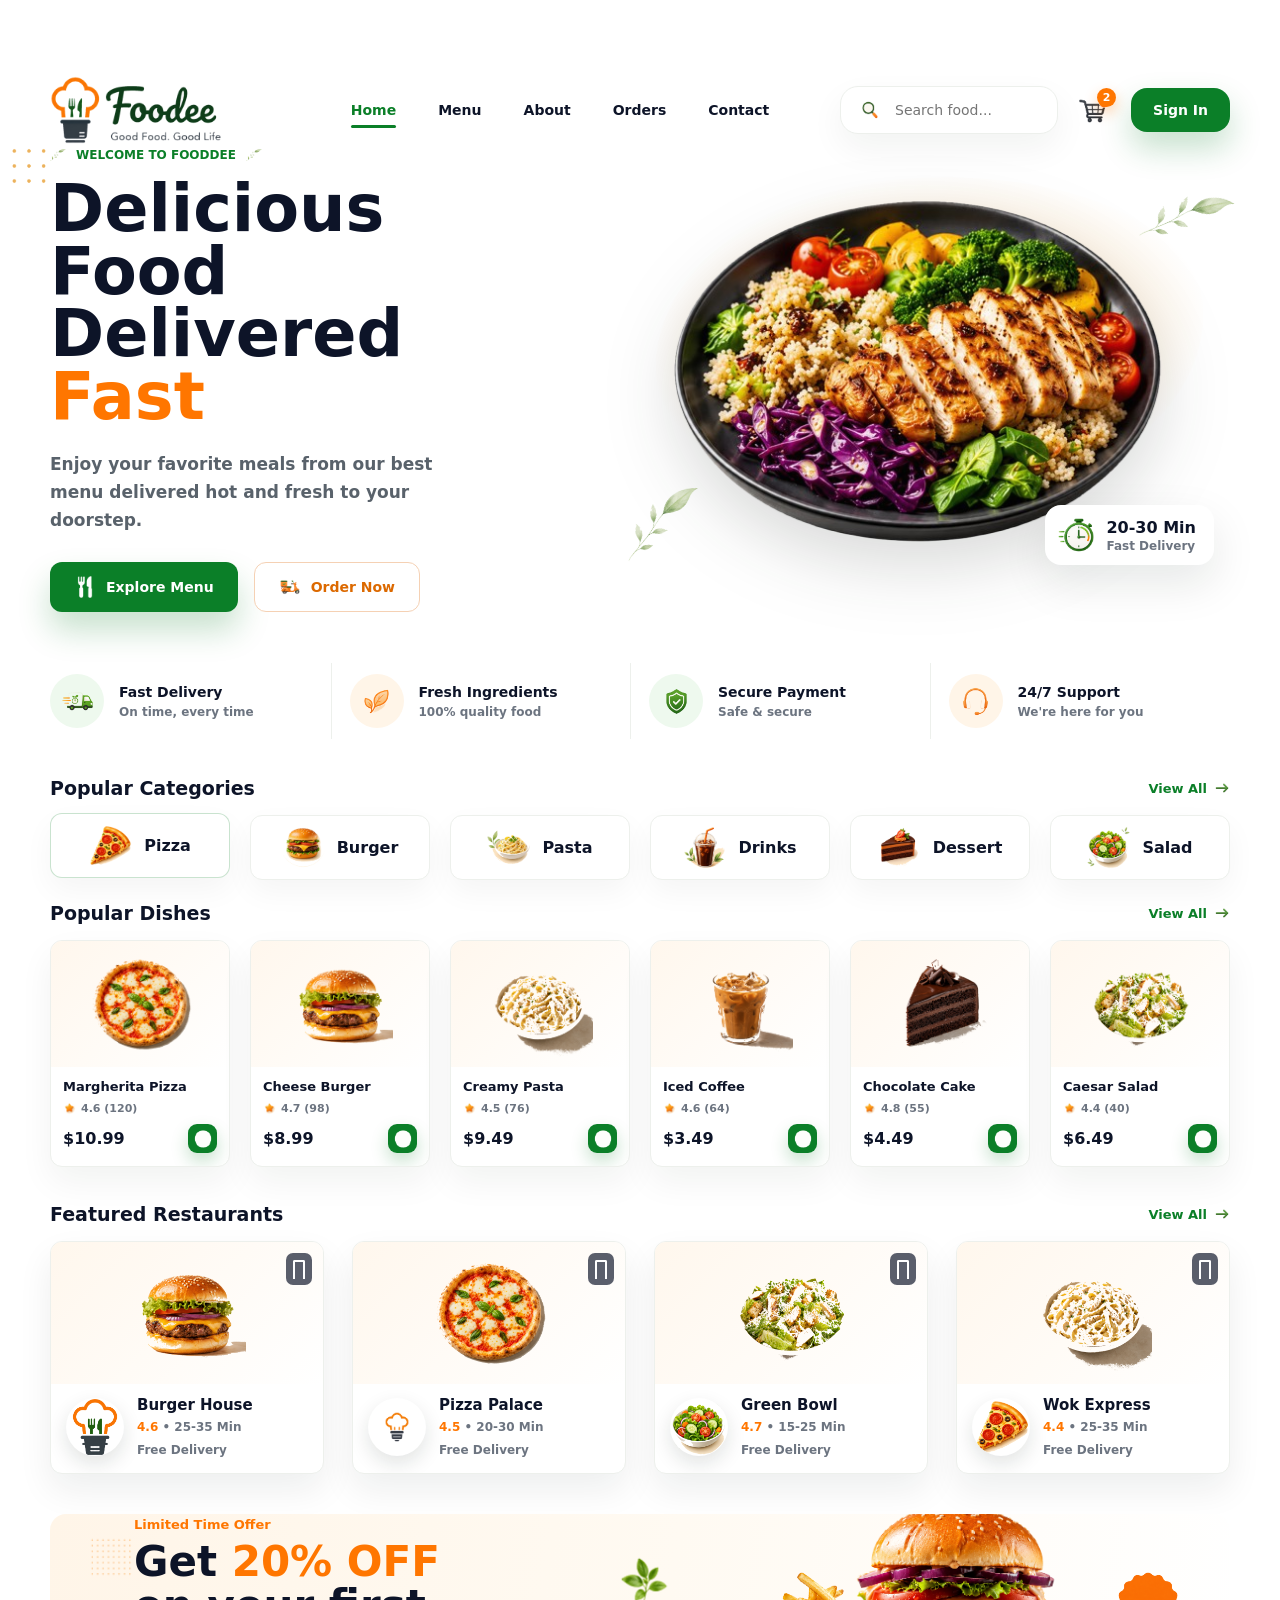
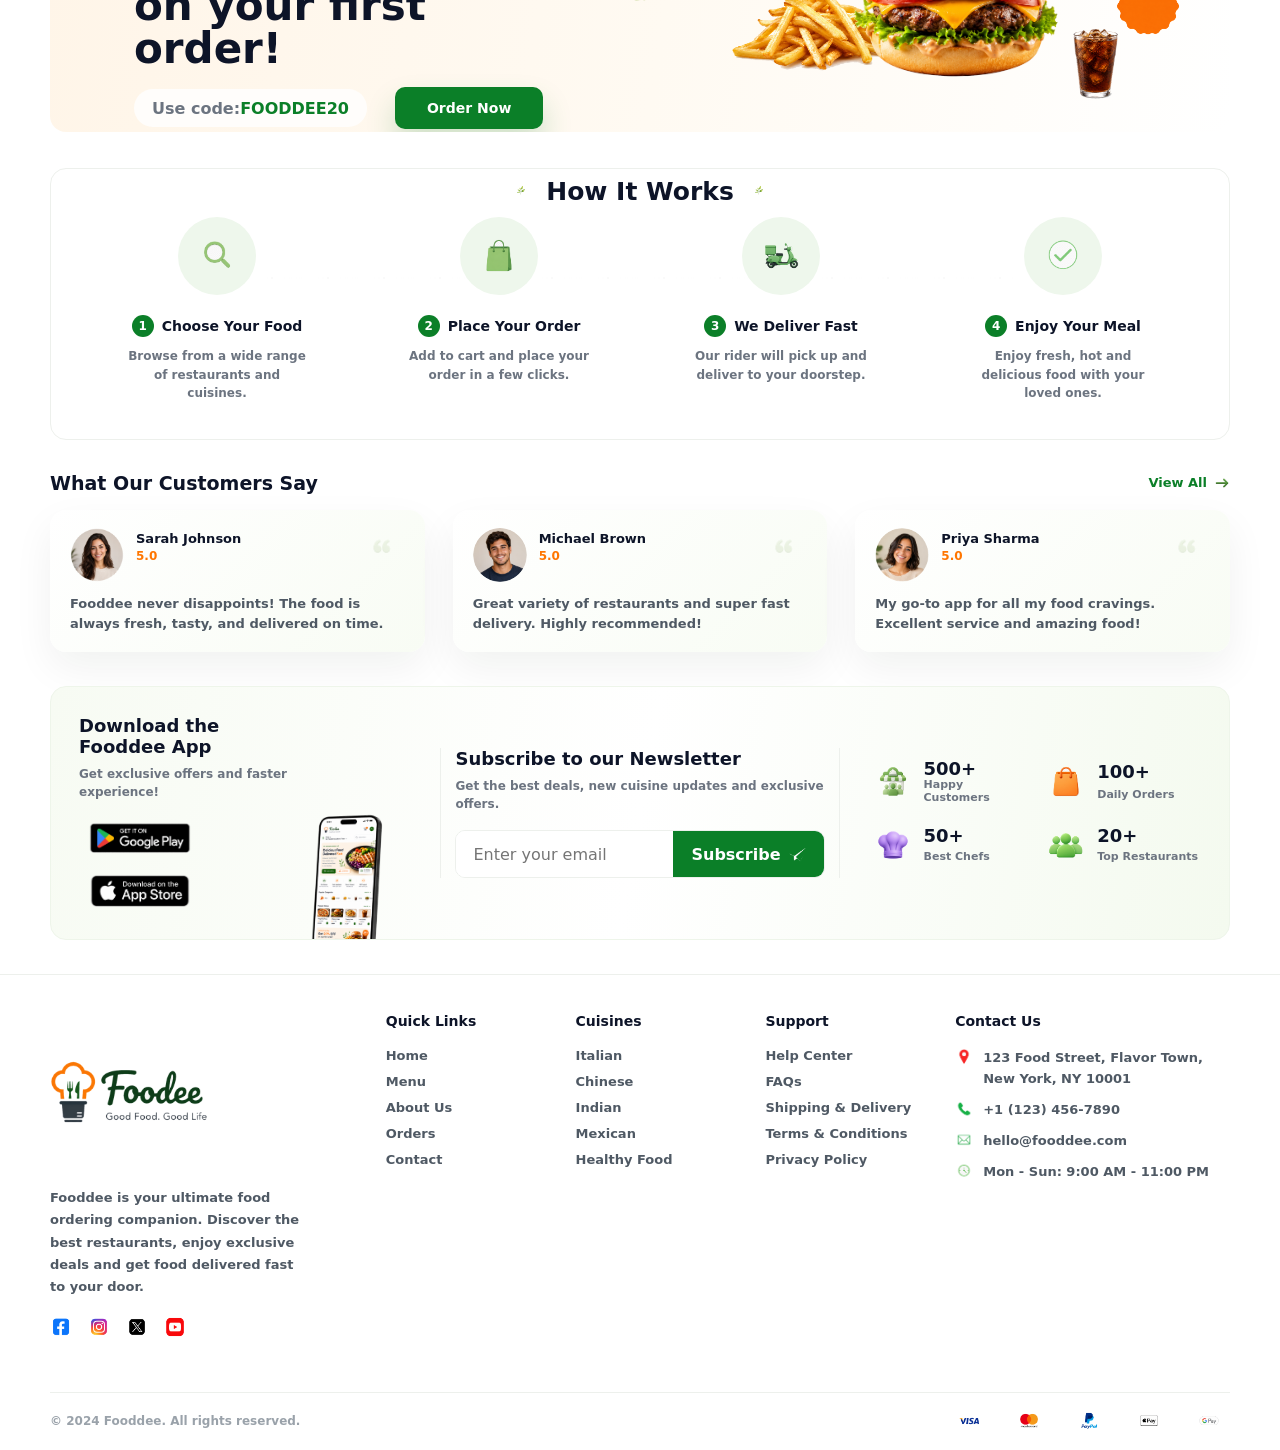
==== commit 3857f88f: "complete full home page" ====
--- a/index.html
+++ b/index.html
@@ -1,348 +1,205 @@
-<!doctype html>
+<!DOCTYPE html>
 <html lang="en">
-  <head>
-    <meta charset="UTF-8" />
-    <meta name="viewport" content="width=device-width, initial-scale=1.0" />
-    <meta
-      name="description"
-      content="Fooddee landing page — clean food delivery website."
-    />
-    <title>Fooddee — Good Food, Good Life</title>
-    <link rel="icon" type="image/png" href="assets/brand/favicon.png" />
-    <link rel="preconnect" href="https://fonts.googleapis.com" />
-    <link rel="preconnect" href="https://fonts.gstatic.com" crossorigin />
-    <link
-      href="https://fonts.googleapis.com/css2?family=Inter:wght@400;500;600;700;800&display=swap"
-      rel="stylesheet"
-    />
-    <link rel="stylesheet" href="css/styles.css" />
-  </head>
-  <body>
-    <div class="site-shell">
-      <header class="site-header" aria-label="Main navigation">
-        <a class="brand" href="#home" aria-label="Fooddee home">
-          <img src="assets/brand/logo-mark.png" alt="" class="brand__mark" />
-          <span class="brand__text">
-            <strong>Fooddee</strong>
-            <small>Good Food. Good Life</small>
-          </span>
-        </a>
-
-        <nav class="nav-links" aria-label="Primary">
-          <a class="active" href="#home">Home</a>
-          <a href="#menu">Menu</a>
-          <a href="#about">About</a>
-          <a href="#orders">Orders</a>
-          <a href="#contact">Contact</a>
-        </nav>
-
-        <div class="header-actions">
-          <label class="search-box" aria-label="Search food">
-            <img src="assets/icons/search.png" alt="" />
-            <input
-              id="searchInput"
-              type="search"
-              placeholder="Search food..."
-            />
-          </label>
-          <button class="cart-button" type="button" aria-label="Open cart">
-            <img src="assets/icons/cart.png" alt="" />
-            <span id="cartCount">2</span>
-          </button>
-          <button class="sign-in" type="button">Sign In</button>
+<head>
+  <meta charset="UTF-8" />
+  <meta name="viewport" content="width=device-width, initial-scale=1.0" />
+  <title>Fooddee &mdash; Good Food, Good Life</title>
+  <meta name="description" content="Fresh meals, fast delivery, and easy ordering with Fooddee." />
+  <link rel="icon" type="image/png" href="assets/brand/favicon.png" />
+  <link rel="stylesheet" href="css/styles.css" />
+</head>
+<body>
+  <main class="page-shell">
+    <header class="site-header">
+      <a class="brand" href="#home" aria-label="Fooddee home"><img src="assets/brand/full-logo.png" alt="Fooddee" /></a>
+      <nav class="nav-links" aria-label="Primary navigation">
+        <a href="#home" class="active">Home</a>
+        <a href="#menu">Menu</a>
+        <a href="#about">About</a>
+        <a href="#orders">Orders</a>
+        <a href="#contact">Contact</a>
+      </nav>
+      <div class="header-actions">
+        <label class="search-box" aria-label="Search food">
+          <img src="assets/icons/search-icon.png" alt="" />
+          <input id="foodSearch" type="search" placeholder="Search food..." />
+        </label>
+        <button class="cart-button" type="button" aria-label="Cart">
+          <img src="assets/icons/cart-badge-icon.png" alt="" />
+          <span id="cartCount">2</span>
+        </button>
+        <button class="sign-in" type="button">Sign In</button>
+      </div>
+    </header>
+
+    <section class="hero" id="home">
+      <div class="hero-copy">
+        <img class="decor-dots" src="assets/decor/orange-dot-pattern.png" alt="" />
+        <p class="eyebrow"><img src="assets/decor/leaf-sprig-small.png" alt="" /><span>Welcome to Fooddee</span><img src="assets/decor/leaf-sprig-small.png" alt="" /></p>
+        <h1>Delicious Food<br />Delivered <span>Fast</span></h1>
+        <p class="hero-text">Enjoy your favorite meals from our best menu delivered hot and fresh to your doorstep.</p>
+        <div class="hero-buttons">
+          <a class="btn btn-primary" href="#menu"><img src="assets/icons/utensils.png" alt="" />Explore Menu</a>
+          <a class="btn btn-secondary" href="#orders"><img src="assets/icons/order-scooter.png" alt="" />Order Now</a>
         </div>
-      </header>
-
-      <main>
-        <section class="hero" id="home">
-          <div class="hero__copy">
-            <div class="eyebrow">
-              <img src="assets/icons/leaf.png" alt="" />
-              <span>Welcome to Fooddee</span>
-              <img src="assets/icons/leaf.png" alt="" />
-            </div>
-
-            <h1>Delicious Food<br />Delivered <span>Fast</span></h1>
-            <p>
-              Enjoy your favorite meals from our best menu delivered hot and
-              fresh to your doorstep.
-            </p>
-
-            <div class="hero-buttons">
-              <a class="btn btn--primary" href="#menu">
-                <img src="assets/icons/utensils.png" alt="" />
-                Explore Menu
-              </a>
-              <button
-                class="btn btn--outline"
-                type="button"
-                data-action="order-now"
-              >
-                <img src="assets/icons/scooter.png" alt="" />
-                Order Now
-              </button>
-            </div>
-          </div>
-
-          <div class="hero__visual" aria-label="Healthy chicken rice bowl">
-            <img class="hero__blob" src="assets/decor/beige-blob.png" alt="" />
-            <img
-              class="hero__leaf hero__leaf--left"
-              src="assets/decor/leaf-sprig.png"
-              alt=""
-            />
-            <img
-              class="hero__leaf hero__leaf--right"
-              src="assets/decor/small-plant.png"
-              alt=""
-            />
-            <img
-              class="hero__bowl"
-              src="assets/decor/hero-bowl.png"
-              alt="Grilled chicken rice bowl with vegetables"
-            />
-            <div class="delivery-pill">
-              <img src="assets/icons/clock.png" alt="" />
-              <span
-                ><strong>20–30 Min</strong><small>Fast Delivery</small></span
-              >
-            </div>
-          </div>
-        </section>
-
-        <section class="features" id="about" aria-label="Service highlights">
-          <article class="feature-card">
-            <span class="icon-circle"
-              ><img src="assets/icons/truck.png" alt=""
-            /></span>
-            <div>
-              <h3>Fast Delivery</h3>
-              <p>On time, every time</p>
-            </div>
-          </article>
-          <article class="feature-card">
-            <span class="icon-circle icon-circle--orange"
-              ><img src="assets/icons/leaf.png" alt=""
-            /></span>
-            <div>
-              <h3>Fresh Ingredients</h3>
-              <p>100% quality food</p>
-            </div>
-          </article>
-          <article class="feature-card">
-            <span class="icon-circle"
-              ><img src="assets/icons/shield.png" alt=""
-            /></span>
-            <div>
-              <h3>Secure Payment</h3>
-              <p>Safe & secure</p>
-            </div>
-          </article>
-          <article class="feature-card">
-            <span class="icon-circle icon-circle--orange"
-              ><img src="assets/icons/headset.png" alt=""
-            /></span>
-            <div>
-              <h3>24/7 Support</h3>
-              <p>We're here for you</p>
-            </div>
-          </article>
-        </section>
-
-        <section class="section" id="menu">
-          <div class="section-heading">
-            <h2>Popular Categories</h2>
-            <a href="#menu"
-              >View All <img src="assets/icons/arrow-right.png" alt=""
-            /></a>
-          </div>
-
-          <div class="category-grid">
-            <button class="category-card" type="button" data-category="Pizza">
-              <img src="assets/food/categories/pizza.png" alt="" /><span
-                >Pizza</span
-              >
-            </button>
-            <button class="category-card" type="button" data-category="Burger">
-              <img src="assets/food/categories/burger.png" alt="" /><span
-                >Burger</span
-              >
-            </button>
-            <button class="category-card" type="button" data-category="Pasta">
-              <img src="assets/food/categories/pasta.png" alt="" /><span
-                >Pasta</span
-              >
-            </button>
-            <button class="category-card" type="button" data-category="Drinks">
-              <img src="assets/food/categories/drinks.png" alt="" /><span
-                >Drinks</span
-              >
-            </button>
-            <button class="category-card" type="button" data-category="Dessert">
-              <img src="assets/food/categories/dessert.png" alt="" /><span
-                >Dessert</span
-              >
-            </button>
-            <button class="category-card" type="button" data-category="Salad">
-              <img src="assets/food/categories/salad.png" alt="" /><span
-                >Salad</span
-              >
-            </button>
-          </div>
-        </section>
-
-        <section class="section" id="orders">
-          <div class="section-heading">
-            <h2>Popular Dishes</h2>
-            <a href="#menu"
-              >View All <img src="assets/icons/arrow-right.png" alt=""
-            /></a>
-          </div>
-
-          <div class="dish-grid" id="dishGrid">
-            <article
-              class="dish-card"
-              data-name="Margherita Pizza"
-              data-category="Pizza"
-            >
-              <img
-                src="assets/food/dishes/margherita-pizza.png"
-                alt="Margherita Pizza"
-              />
-              <div class="dish-card__body">
-                <h3>Margherita Pizza</h3>
-                <p><img src="assets/icons/star.png" alt="" />4.6 (120)</p>
-                <div>
-                  <strong>$10.99</strong
-                  ><button type="button" class="add-to-cart">
-                    <img src="assets/icons/plus.png" alt="Add" />
-                  </button>
-                </div>
-              </div>
-            </article>
-            <article
-              class="dish-card"
-              data-name="Cheese Burger"
-              data-category="Burger"
-            >
-              <img
-                src="assets/food/dishes/cheese-burger.png"
-                alt="Cheese Burger"
-              />
-              <div class="dish-card__body">
-                <h3>Cheese Burger</h3>
-                <p><img src="assets/icons/star.png" alt="" />4.7 (98)</p>
-                <div>
-                  <strong>$8.99</strong
-                  ><button type="button" class="add-to-cart">
-                    <img src="assets/icons/plus.png" alt="Add" />
-                  </button>
-                </div>
-              </div>
-            </article>
-            <article
-              class="dish-card"
-              data-name="Creamy Pasta"
-              data-category="Pasta"
-            >
-              <img
-                src="assets/food/dishes/creamy-pasta.png"
-                alt="Creamy Pasta"
-              />
-              <div class="dish-card__body">
-                <h3>Creamy Pasta</h3>
-                <p><img src="assets/icons/star.png" alt="" />4.5 (76)</p>
-                <div>
-                  <strong>$9.49</strong
-                  ><button type="button" class="add-to-cart">
-                    <img src="assets/icons/plus.png" alt="Add" />
-                  </button>
-                </div>
-              </div>
-            </article>
-            <article
-              class="dish-card"
-              data-name="Iced Coffee"
-              data-category="Drinks"
-            >
-              <img src="assets/food/dishes/iced-coffee.png" alt="Iced Coffee" />
-              <div class="dish-card__body">
-                <h3>Iced Coffee</h3>
-                <p><img src="assets/icons/star.png" alt="" />4.6 (64)</p>
-                <div>
-                  <strong>$3.49</strong
-                  ><button type="button" class="add-to-cart">
-                    <img src="assets/icons/plus.png" alt="Add" />
-                  </button>
-                </div>
-              </div>
-            </article>
-            <article
-              class="dish-card"
-              data-name="Chocolate Cake"
-              data-category="Dessert"
-            >
-              <img
-                src="assets/food/dishes/chocolate-cake.png"
-                alt="Chocolate Cake"
-              />
-              <div class="dish-card__body">
-                <h3>Chocolate Cake</h3>
-                <p><img src="assets/icons/star.png" alt="" />4.8 (55)</p>
-                <div>
-                  <strong>$4.49</strong
-                  ><button type="button" class="add-to-cart">
-                    <img src="assets/icons/plus.png" alt="Add" />
-                  </button>
-                </div>
-              </div>
-            </article>
-            <article
-              class="dish-card"
-              data-name="Caesar Salad"
-              data-category="Salad"
-            >
-              <img
-                src="assets/food/dishes/caesar-salad.png"
-                alt="Caesar Salad"
-              />
-              <div class="dish-card__body">
-                <h3>Caesar Salad</h3>
-                <p><img src="assets/icons/star.png" alt="" />4.4 (40)</p>
-                <div>
-                  <strong>$6.49</strong
-                  ><button type="button" class="add-to-cart">
-                    <img src="assets/icons/plus.png" alt="Add" />
-                  </button>
-                </div>
-              </div>
-            </article>
-          </div>
-        </section>
-
-        <section class="offer-bar" id="contact">
-          <div class="offer-copy">
-            <span><img src="assets/icons/success.png" alt="" /></span>
-            <div>
-              <h2>Get Special Offers</h2>
-              <p>Subscribe to our newsletter</p>
-            </div>
-          </div>
-          <form class="subscribe-form" id="subscribeForm">
-            <input type="email" placeholder="Enter your email" required />
-            <button type="submit">
-              Subscribe <img src="assets/icons/send.png" alt="" />
-            </button>
-          </form>
-          <div class="stats">
-            <div><strong>500+</strong><span>Happy Customers</span></div>
-            <div><strong>100+</strong><span>Daily Orders</span></div>
-            <div><strong>50+</strong><span>Best Chefs</span></div>
-          </div>
-        </section>
-      </main>
+      </div>
+      <div class="hero-visual" aria-label="Fresh food bowl">
+        <div class="hero-blob"></div>
+        <img class="leaf leaf-left" src="assets/decor/leaf-sprig-large.png" alt="" />
+        <img class="leaf leaf-right" src="assets/decor/leaf-sprig-large.png" alt="" />
+        <img class="hero-bowl" src="assets/decor/hero-food-bowl.png" alt="Healthy grain bowl with grilled chicken" />
+        <div class="delivery-card"><img src="assets/icons/delivery-time-clock.png" alt="" /><div><strong>20-30 Min</strong><span>Fast Delivery</span></div></div>
+      </div>
+    </section>
+
+    <section class="features" aria-label="Service benefits">
+      <article class="feature-card"><div class="feature-icon green"><img src="assets/icons/fast-delivery-truck.png" alt="" /></div><div><h3>Fast Delivery</h3><p>On time, every time</p></div></article>
+      <article class="feature-card"><div class="feature-icon warm"><img src="assets/icons/fresh-ingredients-leaf.png" alt="" /></div><div><h3>Fresh Ingredients</h3><p>100% quality food</p></div></article>
+      <article class="feature-card"><div class="feature-icon green"><img src="assets/icons/secure-payment-shield.png" alt="" /></div><div><h3>Secure Payment</h3><p>Safe &amp; secure</p></div></article>
+      <article class="feature-card last"><div class="feature-icon warm"><img src="assets/icons/support-headset.png" alt="" /></div><div><h3>24/7 Support</h3><p>We're here for you</p></div></article>
+    </section>
+
+    <section class="section" id="menu">
+      <div class="section-head"><h2>Popular Categories</h2><a href="#menu">View All <img src="assets/icons/view-arrow.png" alt="" /></a></div>
+      <div class="category-grid" id="categoryGrid">
+        <button class="category-card active" data-category="all"><img src="assets/food/categories/pizza.png" alt="" /><span>Pizza</span></button>
+        <button class="category-card" data-category="burger"><img src="assets/food/categories/burger.png" alt="" /><span>Burger</span></button>
+        <button class="category-card" data-category="pasta"><img src="assets/food/categories/pasta.png" alt="" /><span>Pasta</span></button>
+        <button class="category-card" data-category="drinks"><img src="assets/food/categories/drinks.png" alt="" /><span>Drinks</span></button>
+        <button class="category-card" data-category="dessert"><img src="assets/food/categories/dessert.png" alt="" /><span>Dessert</span></button>
+        <button class="category-card" data-category="salad"><img src="assets/food/categories/salad.png" alt="" /><span>Salad</span></button>
+      </div>
+    </section>
+
+    <section class="section dishes-section" id="orders">
+      <div class="section-head"><h2>Popular Dishes</h2><a href="#orders">View All <img src="assets/icons/view-arrow.png" alt="" /></a></div>
+      <div class="dish-grid" id="dishGrid">
+        <article class="dish-card" data-category="pizza" data-name="margherita pizza"><img src="assets/food/dishes/margherita-pizza.png" alt="Margherita Pizza" /><div class="dish-info"><h3>Margherita Pizza</h3><p><img src="assets/icons/star-rating.png" alt="" />4.6 (120)</p><div><strong>$10.99</strong><button class="add-btn" aria-label="Add Margherita Pizza"><img src="assets/icons/plus-icon.png" alt="" /></button></div></div></article>
+        <article class="dish-card" data-category="burger" data-name="cheese burger"><img src="assets/food/dishes/cheese-burger.png" alt="Cheese Burger" /><div class="dish-info"><h3>Cheese Burger</h3><p><img src="assets/icons/star-rating.png" alt="" />4.7 (98)</p><div><strong>$8.99</strong><button class="add-btn" aria-label="Add Cheese Burger"><img src="assets/icons/plus-icon.png" alt="" /></button></div></div></article>
+        <article class="dish-card" data-category="pasta" data-name="creamy pasta"><img src="assets/food/dishes/creamy-pasta.png" alt="Creamy Pasta" /><div class="dish-info"><h3>Creamy Pasta</h3><p><img src="assets/icons/star-rating.png" alt="" />4.5 (76)</p><div><strong>$9.49</strong><button class="add-btn" aria-label="Add Creamy Pasta"><img src="assets/icons/plus-icon.png" alt="" /></button></div></div></article>
+        <article class="dish-card" data-category="drinks" data-name="iced coffee"><img src="assets/food/dishes/iced-coffee.png" alt="Iced Coffee" /><div class="dish-info"><h3>Iced Coffee</h3><p><img src="assets/icons/star-rating.png" alt="" />4.6 (64)</p><div><strong>$3.49</strong><button class="add-btn" aria-label="Add Iced Coffee"><img src="assets/icons/plus-icon.png" alt="" /></button></div></div></article>
+        <article class="dish-card" data-category="dessert" data-name="chocolate cake"><img src="assets/food/dishes/chocolate-cake.png" alt="Chocolate Cake" /><div class="dish-info"><h3>Chocolate Cake</h3><p><img src="assets/icons/star-rating.png" alt="" />4.8 (55)</p><div><strong>$4.49</strong><button class="add-btn" aria-label="Add Chocolate Cake"><img src="assets/icons/plus-icon.png" alt="" /></button></div></div></article>
+        <article class="dish-card" data-category="salad" data-name="caesar salad"><img src="assets/food/dishes/caesar-salad.png" alt="Caesar Salad" /><div class="dish-info"><h3>Caesar Salad</h3><p><img src="assets/icons/star-rating.png" alt="" />4.4 (40)</p><div><strong>$6.49</strong><button class="add-btn" aria-label="Add Caesar Salad"><img src="assets/icons/plus-icon.png" alt="" /></button></div></div></article>
+      </div>
+    </section>
+
+    <section class="section restaurants-section" id="about">
+      <div class="section-head"><h2>Featured Restaurants</h2><a href="#about">View All <img src="assets/icons/view-arrow.png" alt="" /></a></div>
+      <div class="restaurant-grid">
+        <article class="restaurant-card"><button class="save-btn" aria-label="Save Burger House"></button><img src="assets/food/dishes/cheese-burger.png" alt="Burger House meal" /><div class="restaurant-info"><img src="assets/brand/logo-mark.png" alt="" /><div><h3>Burger House</h3><p><span>4.6</span> &bull; 25-35 Min</p><small>Free Delivery</small></div></div></article>
+        <article class="restaurant-card"><button class="save-btn" aria-label="Save Pizza Palace"></button><img src="assets/food/dishes/margherita-pizza.png" alt="Pizza Palace pizza" /><div class="restaurant-info"><img src="assets/brand/logo-mark-large.png" alt="" /><div><h3>Pizza Palace</h3><p><span>4.5</span> &bull; 20-30 Min</p><small>Free Delivery</small></div></div></article>
+        <article class="restaurant-card"><button class="save-btn" aria-label="Save Green Bowl"></button><img src="assets/food/dishes/caesar-salad.png" alt="Green Bowl salad" /><div class="restaurant-info"><img src="assets/food/categories/salad.png" alt="" /><div><h3>Green Bowl</h3><p><span>4.7</span> &bull; 15-25 Min</p><small>Free Delivery</small></div></div></article>
+        <article class="restaurant-card"><button class="save-btn" aria-label="Save Wok Express"></button><img src="assets/food/dishes/creamy-pasta.png" alt="Wok Express noodles" /><div class="restaurant-info"><img src="assets/food/categories/pizza.png" alt="" /><div><h3>Wok Express</h3><p><span>4.4</span> &bull; 25-35 Min</p><small>Free Delivery</small></div></div></article>
+      </div>
+    </section>
+
+    <section class="promo-banner">
+      <div class="promo-copy">
+        <img class="promo-dots" src="assets/decor/orange-dot-pattern-large.png" alt="" />
+        <p>Limited Time Offer</p>
+        <h2>Get <span>20% OFF</span><br />on your first order!</h2>
+        <div class="promo-actions"><span>Use code: <strong>FOODDEE20</strong></span><a href="#orders">Order Now</a></div>
+      </div>
+      <div class="promo-food">
+        <img class="promo-leaf" src="assets/offer/basil.png" alt="" />
+        <img class="promo-fries" src="assets/offer/fries.png" alt="" />
+        <img class="promo-burger" src="assets/offer/burger.png" alt="Burger offer" />
+        <img class="promo-drink" src="assets/offer/iced-cola.png" alt="Iced drink" />
+        <img class="promo-badge" src="assets/offer/discount-circle.png" alt="20% off" />
+      </div>
+    </section>
+
+    <section class="how-it-works">
+      <div class="center-title"><img src="assets/decor/small-leaf-sprig.png" alt="" /><h2>How It Works</h2><img src="assets/decor/small-leaf-sprig.png" alt="" /></div>
+      <div class="steps">
+        <article class="step-card"><div class="step-icon"><img src="assets/process/search.png" alt="" /></div><span>1</span><h3>Choose Your Food</h3><p>Browse from a wide range of restaurants and cuisines.</p></article>
+        <article class="step-card"><div class="step-icon"><img src="assets/process/shopping-bag.png" alt="" /></div><span>2</span><h3>Place Your Order</h3><p>Add to cart and place your order in a few clicks.</p></article>
+        <article class="step-card"><div class="step-icon"><img src="assets/process/scooter.png" alt="" /></div><span>3</span><h3>We Deliver Fast</h3><p>Our rider will pick up and deliver to your doorstep.</p></article>
+        <article class="step-card"><div class="step-icon"><img src="assets/process/check.png" alt="" /></div><span>4</span><h3>Enjoy Your Meal</h3><p>Enjoy fresh, hot and delicious food with your loved ones.</p></article>
+      </div>
+    </section>
+
+    <section class="section testimonials">
+      <div class="section-head"><h2>What Our Customers Say</h2><a href="#contact">View All <img src="assets/icons/view-arrow.png" alt="" /></a></div>
+      <div class="testimonial-grid">
+        <article class="testimonial-card"><img class="person" src="assets/testimonials/sarah-johnson.png" alt="Sarah Johnson" /><div><h3>Sarah Johnson</h3><p class="rating">5.0</p></div><img class="quote" src="assets/testimonials/quote-mark.png" alt="" /><p>Fooddee never disappoints! The food is always fresh, tasty, and delivered on time.</p></article>
+        <article class="testimonial-card"><img class="person" src="assets/testimonials/michael-brown.png" alt="Michael Brown" /><div><h3>Michael Brown</h3><p class="rating">5.0</p></div><img class="quote" src="assets/testimonials/quote-mark.png" alt="" /><p>Great variety of restaurants and super fast delivery. Highly recommended!</p></article>
+        <article class="testimonial-card"><img class="person" src="assets/testimonials/priya-sharma.png" alt="Priya Sharma" /><div><h3>Priya Sharma</h3><p class="rating">5.0</p></div><img class="quote" src="assets/testimonials/quote-mark.png" alt="" /><p>My go-to app for all my food cravings. Excellent service and amazing food!</p></article>
+      </div>
+    </section>
+
+    <section class="app-panel" id="contact">
+      <div class="download-block">
+        <h2>Download the Fooddee App</h2>
+        <p>Get exclusive offers and faster experience!</p>
+        <div class="store-links">
+          <a href="#" aria-label="Download on Google Play"><img src="assets/app/google-play.png" alt="Get it on Google Play" /></a>
+          <a href="#" aria-label="Download on the App Store"><img src="assets/app/app-store.png" alt="Download on the App Store" /></a>
+        </div>
+        <img class="phone-mockup" src="assets/app/phone-mockup.png" alt="Fooddee mobile app" />
+      </div>
+      <div class="newsletter-block">
+        <h2>Subscribe to our Newsletter</h2>
+        <p>Get the best deals, new cuisine updates and exclusive offers.</p>
+        <form class="subscribe-form" id="subscribeForm">
+          <input type="email" placeholder="Enter your email" aria-label="Email address" required />
+          <button type="submit">Subscribe <img src="assets/icons/paper-plane-send.png" alt="" /></button>
+        </form>
+      </div>
+      <div class="stats-grid">
+        <div><img src="assets/stats/restaurant-customers.png" alt="" /><strong>500+</strong><span>Happy Customers</span></div>
+        <div><img src="assets/stats/daily-orders-bag.png" alt="" /><strong>100+</strong><span>Daily Orders</span></div>
+        <div><img src="assets/stats/chef-hat.png" alt="" /><strong>50+</strong><span>Best Chefs</span></div>
+        <div><img src="assets/stats/top-restaurants.png" alt="" /><strong>20+</strong><span>Top Restaurants</span></div>
+      </div>
+    </section>
+  </main>
+
+  <footer class="site-footer">
+    <div class="footer-inner">
+      <div class="footer-brand">
+        <img src="assets/brand/full-logo.png" alt="Fooddee" />
+        <p>Fooddee is your ultimate food ordering companion. Discover the best restaurants, enjoy exclusive deals and get food delivered fast to your door.</p>
+        <div class="social-links">
+          <a href="#" aria-label="Facebook"><img src="assets/social/facebook.png" alt="" /></a>
+          <a href="#" aria-label="Instagram"><img src="assets/social/instagram.png" alt="" /></a>
+          <a href="#" aria-label="X"><img src="assets/social/x.png" alt="" /></a>
+          <a href="#" aria-label="YouTube"><img src="assets/social/youtube.png" alt="" /></a>
+        </div>
+      </div>
+      <nav class="footer-links" aria-label="Quick links">
+        <h3>Quick Links</h3>
+        <a href="#home">Home</a><a href="#menu">Menu</a><a href="#about">About Us</a><a href="#orders">Orders</a><a href="#contact">Contact</a>
+      </nav>
+      <nav class="footer-links" aria-label="Cuisines">
+        <h3>Cuisines</h3>
+        <a href="#menu">Italian</a><a href="#menu">Chinese</a><a href="#menu">Indian</a><a href="#menu">Mexican</a><a href="#menu">Healthy Food</a>
+      </nav>
+      <nav class="footer-links" aria-label="Support">
+        <h3>Support</h3>
+        <a href="#">Help Center</a><a href="#">FAQs</a><a href="#">Shipping &amp; Delivery</a><a href="#">Terms &amp; Conditions</a><a href="#">Privacy Policy</a>
+      </nav>
+      <div class="footer-contact">
+        <h3>Contact Us</h3>
+        <p><img src="assets/contact/location-pin.png" alt="" />123 Food Street, Flavor Town, New York, NY 10001</p>
+        <p><img src="assets/contact/phone.png" alt="" />+1 (123) 456-7890</p>
+        <p><img src="assets/contact/email.png" alt="" />hello@fooddee.com</p>
+        <p><img src="assets/icons/clock-outline.png" alt="" />Mon - Sun: 9:00 AM - 11:00 PM</p>
+      </div>
     </div>
-
-    <script src="js/main.js"></script>
-  </body>
+    <div class="footer-bottom">
+      <p>&copy; 2024 Fooddee. All rights reserved.</p>
+      <div class="payment-links">
+        <img src="assets/payments/visa.png" alt="Visa" />
+        <img src="assets/payments/mastercard.png" alt="Mastercard" />
+        <img src="assets/payments/paypal.png" alt="PayPal" />
+        <img src="assets/payments/apple-pay.png" alt="Apple Pay" />
+        <img src="assets/payments/google-pay.png" alt="Google Pay" />
+      </div>
+    </div>
+  </footer>
+
+  <div class="toast" id="toast" role="status" aria-live="polite">Added to cart</div>
+  <script src="js/main.js"></script>
+</body>
 </html>
--- a/css/styles.css
+++ b/css/styles.css
@@ -1,438 +1,296 @@
 :root {
-  --green: #137221;
-  --green-dark: #0b4d23;
-  --orange: #ff7a00;
-  --ink: #111827;
-  --muted: #6b7280;
-  --line: #e8ece6;
-  --cream: #fffaf0;
-  --soft-green: #eef8ee;
-  --shadow: 0 22px 60px rgba(18, 35, 24, 0.10);
-  --radius-lg: 28px;
-  --radius-md: 18px;
-}
-
-* { box-sizing: border-box; margin: 0; padding: 0; }
+  --green: #0b7f28;
+  --green-dark: #05591b;
+  --orange: #ff7600;
+  --ink: #0d1428;
+  --muted: #6c7480;
+  --line: #edf0ec;
+  --soft: #f7fbf4;
+  --cream: #fff3df;
+  --shadow: 0 18px 45px rgba(13, 30, 18, .1);
+}
+
+* { box-sizing: border-box; }
 html { scroll-behavior: smooth; }
 body {
-  font-family: "Inter", system-ui, -apple-system, BlinkMacSystemFont, "Segoe UI", sans-serif;
+  margin: 0;
+  font-family: Inter, system-ui, -apple-system, BlinkMacSystemFont, "Segoe UI", sans-serif;
   color: var(--ink);
-  background: #ffffff;
-}
-img { display: block; max-width: 100%; }
+  background: #fff;
+  overflow-x: hidden;
+}
 button, input { font: inherit; }
 button { cursor: pointer; }
+img { display: block; max-width: 100%; }
 a { color: inherit; text-decoration: none; }
 
-.site-shell {
-  width: min(1180px, calc(100% - 40px));
+.page-shell {
+  width: min(1180px, calc(100% - 80px));
   margin: 0 auto;
-  padding: 22px 0 28px;
+  padding: 24px 0 34px;
 }
 
 .site-header {
+  height: 70px;
   display: grid;
-  grid-template-columns: auto 1fr auto;
+  grid-template-columns: 230px 1fr 390px;
   align-items: center;
-  gap: 32px;
-  min-height: 64px;
-}
-.brand {
-  display: inline-flex;
-  align-items: center;
-  gap: 10px;
-  min-width: 210px;
-}
-.brand__mark { width: 48px; height: 48px; object-fit: contain; }
-.brand__text { display: grid; line-height: 1; }
-.brand__text strong {
-  font-size: 28px;
-  color: var(--green-dark);
-  letter-spacing: -0.04em;
-  font-weight: 800;
-}
-.brand__text small { margin-top: 6px; color: #53605a; font-weight: 600; font-size: 11px; }
-
-.nav-links {
-  display: flex;
-  justify-content: center;
-  gap: 42px;
-  font-size: 14px;
-  font-weight: 700;
-}
-.nav-links a { position: relative; padding: 20px 0; }
-.nav-links a::after {
-  content: "";
-  position: absolute;
-  left: 50%; bottom: 8px;
-  width: 0; height: 3px;
-  background: var(--green);
-  border-radius: 99px;
-  transform: translateX(-50%);
-  transition: width 180ms ease;
-}
-.nav-links a:hover::after,
-.nav-links a.active::after { width: 42px; }
-.nav-links a.active { color: var(--green); }
-
-.header-actions { display: flex; align-items: center; gap: 18px; }
+  gap: 24px;
+}
+.brand img { width: 172px; height: auto; object-fit: contain; }
+.nav-links { display: flex; justify-content: center; align-items: center; gap: 42px; font-weight: 900; font-size: 14px; }
+.nav-links a { position: relative; padding: 12px 0; }
+.nav-links a.active, .nav-links a:hover { color: var(--green); }
+.nav-links a.active::after { content: ""; position: absolute; left: 0; right: 0; bottom: 2px; height: 3px; border-radius: 99px; background: var(--green); }
+.header-actions { display: flex; justify-content: flex-end; align-items: center; gap: 15px; }
 .search-box {
-  width: 210px;
   height: 48px;
-  display: flex;
-  align-items: center;
-  gap: 10px;
-  border: 1px solid var(--line);
-  border-radius: 20px;
-  padding: 0 16px;
-  background: #fff;
-  box-shadow: 0 8px 24px rgba(20, 40, 20, .04);
-}
-.search-box img { width: 22px; height: 22px; object-fit: contain; }
-.search-box input { border: 0; outline: 0; min-width: 0; width: 100%; font-size: 13px; color: var(--ink); }
-.cart-button {
-  position: relative;
-  width: 42px;
-  height: 42px;
-  border: 0;
-  background: transparent;
-}
-.cart-button img { width: 36px; height: 36px; object-fit: contain; }
-.cart-button span {
-  position: absolute;
-  right: -1px; top: -4px;
-  display: grid; place-items: center;
-  width: 20px; height: 20px;
-  background: var(--orange);
-  color: #fff;
-  border-radius: 50%;
-  font-size: 11px;
-  font-weight: 800;
-  box-shadow: 0 4px 10px rgba(255, 122, 0, .28);
-}
-.sign-in {
-  min-width: 84px;
-  height: 48px;
-  border: 0;
-  border-radius: 20px;
-  background: linear-gradient(135deg, #148128, #0d6421);
-  color: #fff;
-  font-weight: 800;
-  box-shadow: 0 14px 28px rgba(19, 114, 33, .20);
-}
-
-.hero {
-  position: relative;
-  display: grid;
-  grid-template-columns: 0.92fr 1.08fr;
-  gap: 46px;
-  align-items: center;
-  min-height: 360px;
-  padding: 28px 0 22px;
-}
-.hero::before {
-  content: "";
-  position: absolute;
-  left: -46px; top: 38px;
-  width: 72px; height: 72px;
-  background: radial-gradient(circle, rgba(255,122,0,.45) 2px, transparent 3px);
-  background-size: 18px 18px;
-  opacity: .65;
-}
-.eyebrow {
-  display: inline-flex;
-  align-items: center;
-  gap: 10px;
-  color: var(--green);
-  font-size: 12px;
-  font-weight: 800;
-  text-transform: uppercase;
-  letter-spacing: .03em;
-  margin-bottom: 14px;
-}
-.eyebrow img { width: 18px; height: 18px; object-fit: contain; }
-.hero h1 {
-  max-width: 500px;
-  font-size: clamp(44px, 6vw, 64px);
-  line-height: .98;
-  letter-spacing: -0.055em;
-  color: #0f172a;
-}
-.hero h1 span { color: var(--orange); }
-.hero p {
-  max-width: 390px;
-  color: #52605a;
-  line-height: 1.75;
-  font-size: 16px;
-  margin: 18px 0 26px;
-}
-.hero-buttons { display: flex; gap: 16px; flex-wrap: wrap; }
-.btn {
-  height: 48px;
-  display: inline-flex;
-  align-items: center;
-  justify-content: center;
-  gap: 10px;
-  border-radius: 12px;
-  padding: 0 24px;
-  font-weight: 800;
-  font-size: 14px;
-  border: 1px solid transparent;
-}
-.btn img { width: 24px; height: 24px; object-fit: contain; }
-.btn--primary { background: var(--green); color: #fff; box-shadow: 0 12px 30px rgba(19, 114, 33, .22); }
-.btn--outline { background: #fff; color: #c65b00; border-color: #f2d3b2; }
-
-.hero__visual {
-  position: relative;
-  min-height: 360px;
-  display: grid;
-  place-items: center;
-}
-.hero__blob {
-  position: absolute;
-  width: 92%;
-  transform: rotate(-3deg) scale(1.03);
-  opacity: .96;
-}
-.hero__bowl {
-  position: relative;
-  width: min(620px, 100%);
-  z-index: 2;
-  filter: drop-shadow(0 26px 26px rgba(16, 24, 16, .16));
-}
-.hero__leaf { position: absolute; z-index: 1; width: 110px; opacity: .88; }
-.hero__leaf--left { left: 24px; bottom: 52px; transform: rotate(-16deg); }
-.hero__leaf--right { right: 12px; top: 34px; transform: rotate(8deg); }
-.delivery-pill {
-  position: absolute;
-  right: 24px;
-  bottom: 76px;
-  z-index: 3;
+  width: 220px;
   display: flex;
   align-items: center;
   gap: 12px;
-  min-width: 142px;
-  min-height: 62px;
-  padding: 12px 18px;
-  background: rgba(255,255,255,.94);
-  border: 1px solid rgba(230,230,225,.9);
-  border-radius: 16px;
-  box-shadow: 0 18px 34px rgba(33, 40, 30, .15);
-  backdrop-filter: blur(10px);
-}
-.delivery-pill img { width: 32px; height: 32px; }
-.delivery-pill span { display: grid; gap: 4px; }
-.delivery-pill strong { font-size: 14px; }
-.delivery-pill small { color: var(--muted); font-weight: 600; }
-
-.features {
+  padding: 0 18px;
+  border: 1px solid var(--line);
+  border-radius: 18px;
+  background: #fff;
+  box-shadow: 0 14px 34px rgba(12, 29, 18, .055);
+}
+.search-box img { width: 22px; height: 22px; object-fit: contain; }
+.search-box input { width: 100%; border: 0; outline: 0; color: var(--ink); background: transparent; font-size: 14px; }
+.cart-button { position: relative; width: 44px; height: 44px; border: 0; background: transparent; padding: 0; display: grid; place-items: center; }
+.cart-button img { width: 38px; height: 38px; object-fit: contain; }
+.cart-button span {
+  position: absolute;
+  right: 0;
+  top: 0;
+  min-width: 19px;
+  height: 19px;
+  padding: 0 5px;
+  border-radius: 999px;
   display: grid;
-  grid-template-columns: repeat(4, minmax(0, 1fr));
-  gap: 20px;
-  padding: 12px 0 28px;
-}
-.feature-card {
-  display: flex;
-  align-items: center;
-  gap: 16px;
-  border-right: 1px solid var(--line);
-  min-height: 74px;
-}
-.feature-card:last-child { border-right: 0; }
-.icon-circle {
-  width: 58px; height: 58px;
-  display: grid; place-items: center;
-  flex: 0 0 auto;
-  border-radius: 50%;
-  background: var(--soft-green);
-}
-.icon-circle--orange { background: #fff4e6; }
-.icon-circle img { width: 34px; height: 34px; object-fit: contain; }
-.feature-card h3 { font-size: 14px; margin-bottom: 6px; }
-.feature-card p { color: var(--muted); font-size: 13px; }
-
-.section { padding: 4px 0 18px; }
-.section-heading {
-  display: flex;
-  align-items: center;
-  justify-content: space-between;
-  margin: 0 0 14px;
-}
-.section-heading h2 { font-size: 20px; letter-spacing: -0.02em; }
-.section-heading a { display: inline-flex; align-items: center; gap: 8px; color: var(--green); font-size: 13px; font-weight: 800; }
-.section-heading a img { width: 18px; height: 18px; object-fit: contain; }
-
-.category-grid {
-  display: grid;
-  grid-template-columns: repeat(6, minmax(0, 1fr));
-  gap: 20px;
-}
-.category-card {
-  min-height: 68px;
-  border: 1px solid var(--line);
-  background: #fff;
-  border-radius: 14px;
-  display: flex;
-  align-items: center;
-  justify-content: center;
-  gap: 12px;
-  font-weight: 800;
-  color: #1f2937;
-  box-shadow: 0 10px 26px rgba(30, 50, 35, .045);
-  transition: transform .2s ease, box-shadow .2s ease, border-color .2s ease;
-}
-.category-card:hover,
-.category-card.is-active { transform: translateY(-2px); border-color: #cfe4cf; box-shadow: var(--shadow); }
-.category-card img {
-  width: 48px; height: 48px;
-  object-fit: contain;
-  background: #fff4de;
-  border-radius: 50%;
-  padding: 3px;
-}
-
-.dish-grid {
-  display: grid;
-  grid-template-columns: repeat(6, minmax(0, 1fr));
-  gap: 20px;
-}
-.dish-card {
-  overflow: hidden;
-  border: 1px solid var(--line);
-  border-radius: 14px;
-  background: #fff;
-  box-shadow: 0 10px 26px rgba(30, 50, 35, .055);
-  transition: transform .22s ease, box-shadow .22s ease;
-}
-.dish-card:hover { transform: translateY(-5px); box-shadow: var(--shadow); }
-.dish-card > img {
-  width: 100%;
-  aspect-ratio: 1.48 / 1;
-  object-fit: cover;
-  background: #f8f3ea;
-}
-.dish-card__body { padding: 12px 12px 14px; }
-.dish-card h3 { font-size: 14px; letter-spacing: -0.01em; white-space: nowrap; overflow: hidden; text-overflow: ellipsis; }
-.dish-card p {
-  display: flex; align-items: center; gap: 5px;
-  margin: 8px 0 10px;
-  font-size: 12px;
-  color: var(--muted);
-  font-weight: 600;
-}
-.dish-card p img { width: 15px; height: 15px; object-fit: contain; }
-.dish-card__body > div {
-  display: flex;
-  align-items: center;
-  justify-content: space-between;
-}
-.dish-card strong { font-size: 17px; }
-.add-to-cart {
-  width: 32px; height: 32px;
-  border: 0;
-  border-radius: 10px;
-  background: var(--green);
-  display: grid; place-items: center;
-  box-shadow: 0 8px 18px rgba(19,114,33,.22);
-}
-.add-to-cart img { width: 20px; height: 20px; object-fit: contain; }
-
-.offer-bar {
-  display: grid;
-  grid-template-columns: 1.1fr 1.2fr 1.5fr;
-  gap: 24px;
-  align-items: center;
-  margin: 22px 0 0;
-  padding: 20px 24px;
-  background: #f7faf2;
-  border: 1px solid #eef3ea;
-  border-radius: 20px;
-}
-.offer-copy { display: flex; align-items: center; gap: 16px; }
-.offer-copy span {
-  width: 58px; height: 58px;
-  border-radius: 50%;
-  background: var(--green);
-  display: grid; place-items: center;
-}
-.offer-copy img { width: 38px; height: 38px; object-fit: contain; }
-.offer-copy h2 { font-size: 17px; margin-bottom: 6px; }
-.offer-copy p { color: var(--muted); font-size: 13px; }
-.subscribe-form { display: flex; height: 48px; }
-.subscribe-form input {
-  flex: 1;
-  min-width: 0;
-  border: 1px solid var(--line);
-  border-right: 0;
-  border-radius: 12px 0 0 12px;
-  padding: 0 16px;
-  outline: 0;
-}
-.subscribe-form button {
-  display: flex; align-items: center; gap: 8px;
-  border: 0;
-  padding: 0 18px;
-  border-radius: 0 12px 12px 0;
-  background: var(--green);
+  place-items: center;
+  background: var(--orange);
   color: #fff;
-  font-weight: 800;
-}
-.subscribe-form button img { width: 20px; height: 20px; object-fit: contain; }
-.stats { display: grid; grid-template-columns: repeat(3, 1fr); gap: 20px; }
-.stats div { display: grid; justify-items: center; gap: 4px; text-align: center; }
-.stats strong { font-size: 20px; }
-.stats span { color: var(--muted); font-size: 12px; font-weight: 700; }
-
+  font-size: 11px;
+  font-weight: 900;
+  box-shadow: 0 6px 14px rgba(255, 118, 0, .32);
+}
+.sign-in { height: 44px; padding: 0 22px; border: 0; border-radius: 16px; color: #fff; background: var(--green); font-weight: 900; font-size: 14px; box-shadow: 0 16px 32px rgba(11, 127, 40, .24); white-space: nowrap; }
+
+.hero { position: relative; display: grid; grid-template-columns: .9fr 1.1fr; align-items: center; gap: 42px; min-height: 420px; padding: 38px 0 18px; }
+.hero-copy { position: relative; z-index: 2; }
+.decor-dots { position: absolute; left: -58px; top: -18px; width: 74px; height: 74px; object-fit: contain; opacity: .65; }
+.eyebrow { margin: 0 0 14px; display: inline-flex; align-items: center; gap: 10px; color: var(--green); font-size: 12px; font-weight: 900; text-transform: uppercase; }
+.eyebrow img { width: 16px; height: 16px; object-fit: contain; }
+.hero h1 { margin: 0; font-size: clamp(48px, 5.1vw, 70px); line-height: .96; font-weight: 900; }
+.hero h1 span { color: var(--orange); }
+.hero-text { margin: 22px 0 28px; max-width: 420px; color: #59626b; font-size: 17px; line-height: 1.65; font-weight: 600; }
+.hero-buttons { display: flex; align-items: center; gap: 16px; }
+.btn { height: 50px; min-width: 152px; padding: 0 24px; border-radius: 12px; display: inline-flex; justify-content: center; align-items: center; gap: 10px; font-size: 14px; font-weight: 900; }
+.btn img { width: 22px; height: 22px; object-fit: contain; flex: 0 0 auto; }
+.btn-primary { border: 0; color: #fff; background: var(--green); box-shadow: 0 18px 32px rgba(11, 127, 40, .23); }
+.btn-primary img { filter: brightness(0) invert(1); }
+.btn-secondary { color: #dc6900; border: 1px solid #f5d1b4; background: #fff; }
+.hero-visual { position: relative; min-height: 405px; display: grid; place-items: center; overflow: visible; }
+.hero-blob { position: absolute; z-index: 0; width: 88%; height: 66%; left: 8%; top: 9%; border-radius: 46% 54% 45% 55% / 54% 46% 54% 46%; background: radial-gradient(ellipse at center, rgba(255, 188, 94, .36), rgba(255, 232, 199, .42) 52%, rgba(255, 255, 255, 0) 72%); transform: rotate(-5deg); }
+.hero-bowl { position: relative; z-index: 3; width: min(495px, 92%); height: auto; object-fit: contain; filter: drop-shadow(0 24px 34px rgba(22, 29, 24, .17)); }
+.leaf { position: absolute; z-index: 4; width: 82px; opacity: .86; pointer-events: none; }
+.leaf-left { left: 18px; bottom: 62px; transform: rotate(-10deg); }
+.leaf-right { right: 2px; top: 46px; transform: rotate(18deg); }
+.delivery-card { position: absolute; right: 16px; bottom: 62px; z-index: 7; height: 60px; padding: 10px 18px 10px 13px; border-radius: 16px; background: #fff; display: flex; align-items: center; gap: 12px; box-shadow: var(--shadow); }
+.delivery-card img { width: 36px; height: 36px; object-fit: contain; }
+.delivery-card strong { display: block; font-size: 16px; font-weight: 900; }
+.delivery-card span { display: block; margin-top: 2px; color: var(--muted); font-size: 12px; font-weight: 800; }
+
+.features { display: grid; grid-template-columns: repeat(4, minmax(0, 1fr)); gap: 18px; padding: 18px 0 30px; }
+.feature-card { min-height: 76px; display: flex; align-items: center; gap: 15px; padding: 4px 22px 4px 0; border-right: 1px solid var(--line); }
+.feature-card.last { border-right: 0; }
+.feature-icon { width: 54px; height: 54px; border-radius: 50%; display: grid; place-items: center; flex: 0 0 auto; }
+.feature-icon.green { background: #eef9ee; }
+.feature-icon.warm { background: #fff5e8; }
+.feature-icon img { width: 31px; height: 31px; object-fit: contain; }
+.feature-card h3 { margin: 0 0 5px; font-size: 14px; font-weight: 900; }
+.feature-card p { margin: 0; font-size: 12px; font-weight: 700; color: var(--muted); }
+
+.section { margin-top: 8px; }
+.section-head { display: flex; align-items: center; justify-content: space-between; gap: 18px; margin-bottom: 16px; }
+.section-head h2 { margin: 0; font-size: 19px; }
+.section-head a { display: inline-flex; align-items: center; gap: 7px; color: var(--green); font-weight: 900; font-size: 13px; white-space: nowrap; }
+.section-head a img { width: 16px; height: 16px; object-fit: contain; }
+.category-grid { display: grid; grid-template-columns: repeat(6, minmax(0, 1fr)); gap: 20px; }
+.category-card { min-height: 64px; padding: 10px 18px; border: 1px solid var(--line); border-radius: 12px; background: #fff; display: flex; align-items: center; justify-content: center; gap: 12px; font-weight: 900; color: var(--ink); box-shadow: 0 12px 30px rgba(17, 34, 24, .045); transition: .2s ease; }
+.category-card:hover, .category-card.active { border-color: rgba(11, 127, 40, .22); transform: translateY(-2px); }
+.category-card img { width: 43px; height: 43px; object-fit: contain; }
+.dishes-section { margin-top: 22px; }
+.dish-grid { display: grid; grid-template-columns: repeat(6, minmax(0, 1fr)); gap: 20px; }
+.dish-card { overflow: hidden; border: 1px solid var(--line); border-radius: 12px; background: #fff; box-shadow: 0 15px 34px rgba(17, 34, 24, .055); transition: .2s ease; }
+.dish-card:hover { transform: translateY(-4px); box-shadow: 0 22px 45px rgba(17, 34, 24, .11); }
+.dish-card > img { width: 100%; height: 126px; padding: 10px; object-fit: contain; background: linear-gradient(135deg, #fff7ed, #fff); }
+.dish-info { padding: 12px 12px 13px; }
+.dish-info h3 { margin: 0 0 8px; font-size: 13px; font-weight: 900; }
+.dish-info p { margin: 0 0 9px; display: flex; align-items: center; gap: 5px; color: var(--muted); font-size: 11px; font-weight: 800; }
+.dish-info p img { width: 13px; height: 13px; object-fit: contain; }
+.dish-info div { display: flex; justify-content: space-between; align-items: center; gap: 10px; }
+.dish-info strong { font-size: 16px; font-weight: 900; }
+.add-btn { width: 29px; height: 29px; padding: 0; border: 0; border-radius: 9px; background: var(--green); display: grid; place-items: center; box-shadow: 0 8px 17px rgba(11, 127, 40, .23); }
+.add-btn img { width: 20px; height: 20px; object-fit: contain; filter: brightness(0) invert(1); }
+
+.restaurants-section { margin-top: 36px; }
+.restaurant-grid { display: grid; grid-template-columns: repeat(4, minmax(0, 1fr)); gap: 28px; }
+.restaurant-card { position: relative; overflow: hidden; border: 1px solid var(--line); border-radius: 12px; background: #fff; box-shadow: 0 16px 35px rgba(17, 34, 24, .07); }
+.restaurant-card > img { width: 100%; height: 142px; padding: 12px; object-fit: contain; background: linear-gradient(135deg, #fff7ed, #fff); }
+.save-btn { position: absolute; top: 11px; right: 11px; width: 26px; height: 32px; border: 0; background: rgba(13, 20, 40, .68); border-radius: 7px; }
+.save-btn::before { content: ""; position: absolute; inset: 7px 7px 6px; border: 2px solid #fff; border-bottom: 0; border-radius: 2px 2px 0 0; }
+.restaurant-info { min-height: 86px; display: flex; align-items: center; gap: 13px; padding: 12px 15px 15px; }
+.restaurant-info > img { width: 58px; height: 58px; border-radius: 50%; background: #fff; object-fit: contain; box-shadow: 0 8px 20px rgba(17, 34, 24, .12); }
+.restaurant-info h3 { margin: 0 0 6px; font-size: 15px; font-weight: 900; }
+.restaurant-info p { margin: 0 0 5px; color: var(--muted); font-size: 12px; font-weight: 800; }
+.restaurant-info p span { color: var(--orange); }
+.restaurant-info small { color: var(--muted); font-size: 12px; font-weight: 800; }
+
+.promo-banner { position: relative; min-height: 218px; margin: 40px 0 36px; display: grid; grid-template-columns: .85fr 1.15fr; align-items: center; overflow: hidden; border-radius: 16px; background: linear-gradient(100deg, #fff5e8 0%, #fffaf2 52%, #fff 100%); }
+.promo-copy { position: relative; z-index: 2; padding-left: 84px; }
+.promo-dots { position: absolute; left: 22px; top: 2px; width: 78px; opacity: .65; }
+.promo-copy p { margin: 0 0 8px; color: var(--orange); font-weight: 900; font-size: 13px; }
+.promo-copy h2 { margin: 0 0 16px; font-size: clamp(28px, 3.4vw, 42px); line-height: 1.04; font-weight: 900; }
+.promo-copy h2 span { color: var(--orange); }
+.promo-actions { display: flex; align-items: center; gap: 28px; flex-wrap: wrap; }
+.promo-actions span { min-height: 38px; display: inline-flex; align-items: center; padding: 0 18px; border-radius: 999px; background: rgba(255, 255, 255, .8); color: var(--muted); font-weight: 800; }
+.promo-actions strong { color: var(--green); }
+.promo-actions a { min-height: 42px; display: inline-flex; align-items: center; justify-content: center; padding: 0 32px; border-radius: 10px; background: var(--green); color: #fff; font-weight: 900; font-size: 14px; box-shadow: 0 16px 30px rgba(11, 127, 40, .2); }
+.promo-food { position: relative; min-height: 218px; }
+.promo-food img { position: absolute; object-fit: contain; }
+.promo-leaf { left: 8%; top: 28px; width: 78px; }
+.promo-fries { left: 26%; bottom: 24px; width: 170px; z-index: 3; }
+.promo-burger { left: 40%; bottom: 8px; width: 265px; z-index: 4; }
+.promo-drink { right: 13%; bottom: 24px; width: 92px; z-index: 3; }
+.promo-badge { right: 42px; top: 50px; width: 80px; z-index: 5; }
+
+.how-it-works { position: relative; margin: 0 0 32px; padding: 0 40px 36px; border: 1px solid var(--line); border-radius: 16px; background: #fff; }
+.center-title { height: 48px; display: flex; align-items: center; justify-content: center; gap: 14px; transform: translateY(-2px); }
+.center-title h2 { margin: 0; font-size: 25px; font-weight: 900; }
+.center-title img { width: 22px; height: 22px; object-fit: contain; }
+.steps { position: relative; display: grid; grid-template-columns: repeat(4, minmax(0, 1fr)); gap: 30px; }
+.steps::before { content: ""; position: absolute; left: 16%; right: 16%; top: 54px; height: 14px; background: url("../assets/process/dotted-arrow.png") center / contain repeat-x; opacity: .8; }
+.step-card { position: relative; z-index: 2; text-align: center; }
+.step-icon { width: 78px; height: 78px; margin: 0 auto 20px; border-radius: 50%; background: #eef7ec; display: grid; place-items: center; }
+.step-icon img { width: 48px; height: 48px; object-fit: contain; }
+.step-card span { display: inline-grid; place-items: center; width: 22px; height: 22px; margin-right: 8px; border-radius: 50%; background: var(--green); color: #fff; font-size: 12px; font-weight: 900; vertical-align: middle; }
+.step-card h3 { display: inline; margin: 0; font-size: 14px; font-weight: 900; }
+.step-card p { max-width: 180px; margin: 10px auto 0; color: var(--muted); font-size: 12px; line-height: 1.55; font-weight: 700; }
+
+.testimonials { margin-bottom: 34px; }
+.testimonial-grid { display: grid; grid-template-columns: repeat(3, minmax(0, 1fr)); gap: 28px; }
+.testimonial-card { position: relative; min-height: 126px; display: grid; grid-template-columns: 54px 1fr 42px; gap: 12px; padding: 18px 20px; border-radius: 16px; background: linear-gradient(135deg, #fff 0%, #f8fcf4 100%); box-shadow: 0 16px 40px rgba(17, 34, 24, .06); }
+.testimonial-card .person { width: 54px; height: 54px; border-radius: 50%; object-fit: cover; }
+.testimonial-card h3 { margin: 3px 0 3px; font-size: 13px; font-weight: 900; }
+.testimonial-card .rating { margin: 0; color: var(--orange); font-size: 12px; font-weight: 900; }
+.testimonial-card .quote { width: 38px; height: 38px; object-fit: contain; opacity: .55; }
+.testimonial-card > p:last-child { grid-column: 1 / -1; margin: 0; color: #4f5964; font-size: 13px; line-height: 1.55; font-weight: 700; }
+
+.app-panel { position: relative; display: grid; grid-template-columns: 1.1fr 1fr 1.1fr; gap: 32px; align-items: center; min-height: 170px; padding: 28px; overflow: hidden; border-radius: 16px; background: linear-gradient(100deg, #f7fbf3 0%, #fff 50%, #f4faef 100%); border: 1px solid #eef5ea; }
+.download-block { position: relative; min-height: 132px; padding-right: 120px; }
+.download-block h2, .newsletter-block h2 { margin: 0 0 8px; font-size: 18px; font-weight: 900; }
+.download-block p, .newsletter-block p { margin: 0 0 17px; color: var(--muted); font-size: 12px; line-height: 1.5; font-weight: 700; }
+.store-links { display: flex; gap: 12px; align-items: center; flex-wrap: wrap; }
+.store-links img { width: 122px; height: auto; }
+.phone-mockup { position: absolute; right: 4px; bottom: -50px; width: 112px; }
+.newsletter-block { padding: 0 14px; border-left: 1px solid var(--line); border-right: 1px solid var(--line); }
+.subscribe-form { display: flex; align-items: center; height: 48px; background: #fff; border: 1px solid var(--line); border-radius: 10px; overflow: hidden; }
+.subscribe-form input { flex: 1; min-width: 0; height: 100%; border: 0; outline: 0; padding: 0 17px; color: var(--ink); }
+.subscribe-form button { height: 100%; border: 0; padding: 0 18px; display: inline-flex; align-items: center; gap: 8px; color: #fff; background: var(--green); font-weight: 900; }
+.subscribe-form button img { width: 17px; height: 17px; object-fit: contain; filter: brightness(0) invert(1); }
+.stats-grid { display: grid; grid-template-columns: repeat(2, minmax(0, 1fr)); gap: 20px 18px; }
+.stats-grid div { display: grid; grid-template-columns: 42px 1fr; grid-template-rows: auto auto; align-items: center; column-gap: 10px; }
+.stats-grid img { grid-row: 1 / 3; width: 42px; height: 42px; object-fit: contain; }
+.stats-grid strong { display: block; font-size: 18px; font-weight: 900; line-height: 1; }
+.stats-grid span { color: var(--muted); font-size: 11px; font-weight: 800; }
+
+.site-footer { border-top: 1px solid var(--line); background: #fff; }
+.footer-inner { width: min(1180px, calc(100% - 80px)); margin: 0 auto; padding: 38px 0; display: grid; grid-template-columns: 1.55fr repeat(3, .78fr) 1.45fr; gap: 42px; }
+.footer-brand img { width: 158px; margin-bottom: 16px; }
+.footer-brand p { max-width: 260px; margin: 0 0 18px; color: #4f5964; font-size: 13px; line-height: 1.7; font-weight: 700; }
+.social-links { display: flex; gap: 16px; align-items: center; }
+.social-links img { width: 22px; height: 22px; object-fit: contain; }
+.footer-links, .footer-contact { display: flex; flex-direction: column; gap: 11px; }
+.footer-links h3, .footer-contact h3 { margin: 0 0 8px; font-size: 14px; font-weight: 900; }
+.footer-links a { color: #4f5964; font-size: 13px; font-weight: 700; }
+.footer-contact p { display: flex; align-items: flex-start; gap: 10px; margin: 0; color: #4f5964; font-size: 13px; line-height: 1.55; font-weight: 700; }
+.footer-contact img { width: 18px; height: 18px; object-fit: contain; flex: 0 0 auto; }
+.footer-bottom { width: min(1180px, calc(100% - 80px)); margin: 0 auto; min-height: 58px; border-top: 1px solid var(--line); display: flex; align-items: center; justify-content: space-between; gap: 24px; }
+.footer-bottom p { margin: 0; color: #9aa2aa; font-size: 12px; font-weight: 700; }
+.payment-links { display: flex; align-items: center; gap: 18px; }
+.payment-links img { width: 42px; height: 24px; object-fit: contain; }
+
+.toast { position: fixed; left: 50%; bottom: 24px; transform: translate(-50%, 20px); opacity: 0; pointer-events: none; background: var(--green); color: #fff; font-weight: 900; font-size: 14px; padding: 13px 18px; border-radius: 999px; box-shadow: var(--shadow); transition: .2s ease; z-index: 99; }
+.toast.show { transform: translate(-50%, 0); opacity: 1; }
 .hidden { display: none !important; }
-.toast {
-  position: fixed;
-  right: 22px;
-  bottom: 22px;
-  z-index: 20;
-  background: #0f172a;
-  color: #fff;
-  padding: 14px 18px;
-  border-radius: 14px;
-  font-size: 14px;
-  font-weight: 700;
-  box-shadow: 0 18px 45px rgba(15,23,42,.22);
-  animation: slideUp .22s ease;
-}
-@keyframes slideUp { from { opacity: 0; transform: translateY(12px); } to { opacity: 1; transform: translateY(0); } }
-
-@media (max-width: 1120px) {
-  .site-header { grid-template-columns: auto auto; }
-  .nav-links { order: 3; grid-column: 1 / -1; justify-content: flex-start; overflow-x: auto; gap: 30px; }
+
+@media (max-width: 1080px) {
+  .page-shell, .footer-inner, .footer-bottom { width: min(100% - 48px, 960px); }
+  .site-header { grid-template-columns: 190px 1fr; height: auto; gap: 16px 20px; }
+  .brand img { width: 158px; }
+  .header-actions { justify-content: flex-end; }
+  .nav-links { grid-column: 1 / -1; order: 3; padding-top: 8px; border-top: 1px solid var(--line); }
+  .hero { grid-template-columns: .95fr 1.05fr; gap: 20px; }
+  .hero h1 { font-size: clamp(46px, 6vw, 58px); }
+  .hero-bowl { width: min(420px, 92%); }
   .dish-grid { grid-template-columns: repeat(3, minmax(0, 1fr)); }
   .category-grid { grid-template-columns: repeat(3, minmax(0, 1fr)); }
-  .offer-bar { grid-template-columns: 1fr; }
-}
-@media (max-width: 820px) {
-  .site-shell { width: min(100% - 24px, 620px); }
-  .site-header { gap: 18px; }
-  .header-actions { grid-column: 1 / -1; width: 100%; }
-  .search-box { flex: 1; width: auto; }
-  .hero { grid-template-columns: 1fr; text-align: left; gap: 10px; }
-  .hero__visual { min-height: 320px; }
-  .hero__leaf--left { left: -12px; bottom: 44px; }
-  .features { grid-template-columns: repeat(2, 1fr); }
-  .feature-card { border-right: 0; }
-  .dish-grid { grid-template-columns: repeat(2, minmax(0, 1fr)); }
-}
-@media (max-width: 560px) {
-  .brand__text strong { font-size: 23px; }
-  .brand__mark { width: 42px; height: 42px; }
-  .sign-in { min-width: 74px; height: 44px; }
-  .nav-links { gap: 24px; font-size: 13px; }
-  .hero h1 { font-size: 44px; }
-  .hero-buttons { display: grid; grid-template-columns: 1fr; }
-  .btn { width: 100%; }
-  .delivery-pill { right: 2px; bottom: 48px; transform: scale(.86); transform-origin: right bottom; }
-  .features, .category-grid, .dish-grid, .stats { grid-template-columns: 1fr; }
-  .category-card { justify-content: flex-start; padding: 0 18px; }
-  .offer-bar { padding: 18px; }
-  .subscribe-form { flex-direction: column; height: auto; gap: 10px; }
-  .subscribe-form input, .subscribe-form button { height: 48px; border-radius: 12px; border: 1px solid var(--line); }
-  .subscribe-form button { justify-content: center; }
-}
+  .restaurant-grid, .steps { grid-template-columns: repeat(2, minmax(0, 1fr)); }
+  .steps::before { display: none; }
+  .promo-copy { padding-left: 38px; }
+  .app-panel { grid-template-columns: 1fr; }
+  .newsletter-block { padding: 0; border: 0; }
+  .footer-inner { grid-template-columns: repeat(3, minmax(0, 1fr)); }
+  .footer-brand, .footer-contact { grid-column: span 3; }
+}
+
+@media (max-width: 720px) {
+  .page-shell, .footer-inner, .footer-bottom { width: min(100% - 30px, 520px); }
+  .page-shell { padding-top: 16px; }
+  .site-header { grid-template-columns: 1fr; gap: 14px; }
+  .brand img { width: 150px; }
+  .header-actions { justify-content: start; flex-wrap: wrap; }
+  .search-box { order: 3; width: 100%; }
+  .nav-links { justify-content: start; overflow-x: auto; gap: 28px; padding-bottom: 4px; }
+  .hero { grid-template-columns: 1fr; padding-top: 28px; gap: 18px; }
+  .decor-dots { left: -32px; top: -8px; width: 60px; }
+  .hero h1 { font-size: clamp(40px, 12vw, 54px); }
+  .hero-text { max-width: 100%; font-size: 15px; margin: 16px 0 22px; }
+  .hero-buttons { flex-wrap: wrap; }
+  .btn { min-width: 0; flex: 1 1 150px; padding: 0 18px; }
+  .hero-visual { min-height: 310px; }
+  .hero-bowl { width: min(390px, 94%); }
+  .leaf { width: 64px; }
+  .delivery-card { right: 8px; bottom: 42px; transform: scale(.86); transform-origin: right bottom; }
+  .features { grid-template-columns: 1fr 1fr; gap: 18px; }
+  .feature-card { border-right: 0; padding-right: 0; }
+  .category-grid, .dish-grid, .restaurant-grid, .testimonial-grid { grid-template-columns: repeat(2, minmax(0, 1fr)); gap: 16px; }
+  .dish-card > img { height: 150px; }
+  .promo-banner { grid-template-columns: 1fr; }
+  .promo-copy { padding: 28px 24px 0; }
+  .promo-food { min-height: 190px; }
+  .promo-leaf { left: 8%; top: 22px; width: 58px; }
+  .promo-fries { left: 10%; width: 130px; }
+  .promo-burger { left: 29%; width: 210px; }
+  .promo-drink { right: 15%; width: 72px; }
+  .promo-badge { right: 20px; top: 36px; width: 64px; }
+  .how-it-works { padding: 0 18px 26px; }
+  .steps { grid-template-columns: 1fr; gap: 24px; }
+  .app-panel { padding: 22px; }
+  .download-block { padding-right: 100px; }
+  .stats-grid { grid-template-columns: repeat(2, 1fr); }
+  .footer-inner { grid-template-columns: repeat(2, minmax(0, 1fr)); gap: 28px; }
+  .footer-brand, .footer-contact { grid-column: span 2; }
+  .footer-bottom { flex-direction: column; align-items: flex-start; padding: 18px 0; }
+}
+
+@media (max-width: 430px) {
+  .category-grid, .dish-grid, .features, .restaurant-grid, .testimonial-grid { grid-template-columns: 1fr; }
+  .sign-in { height: 40px; padding: 0 18px; }
+  .dish-card > img { height: 210px; }
+  .footer-inner { grid-template-columns: 1fr; }
+  .footer-brand, .footer-contact { grid-column: auto; }
+  .payment-links { flex-wrap: wrap; }
+}
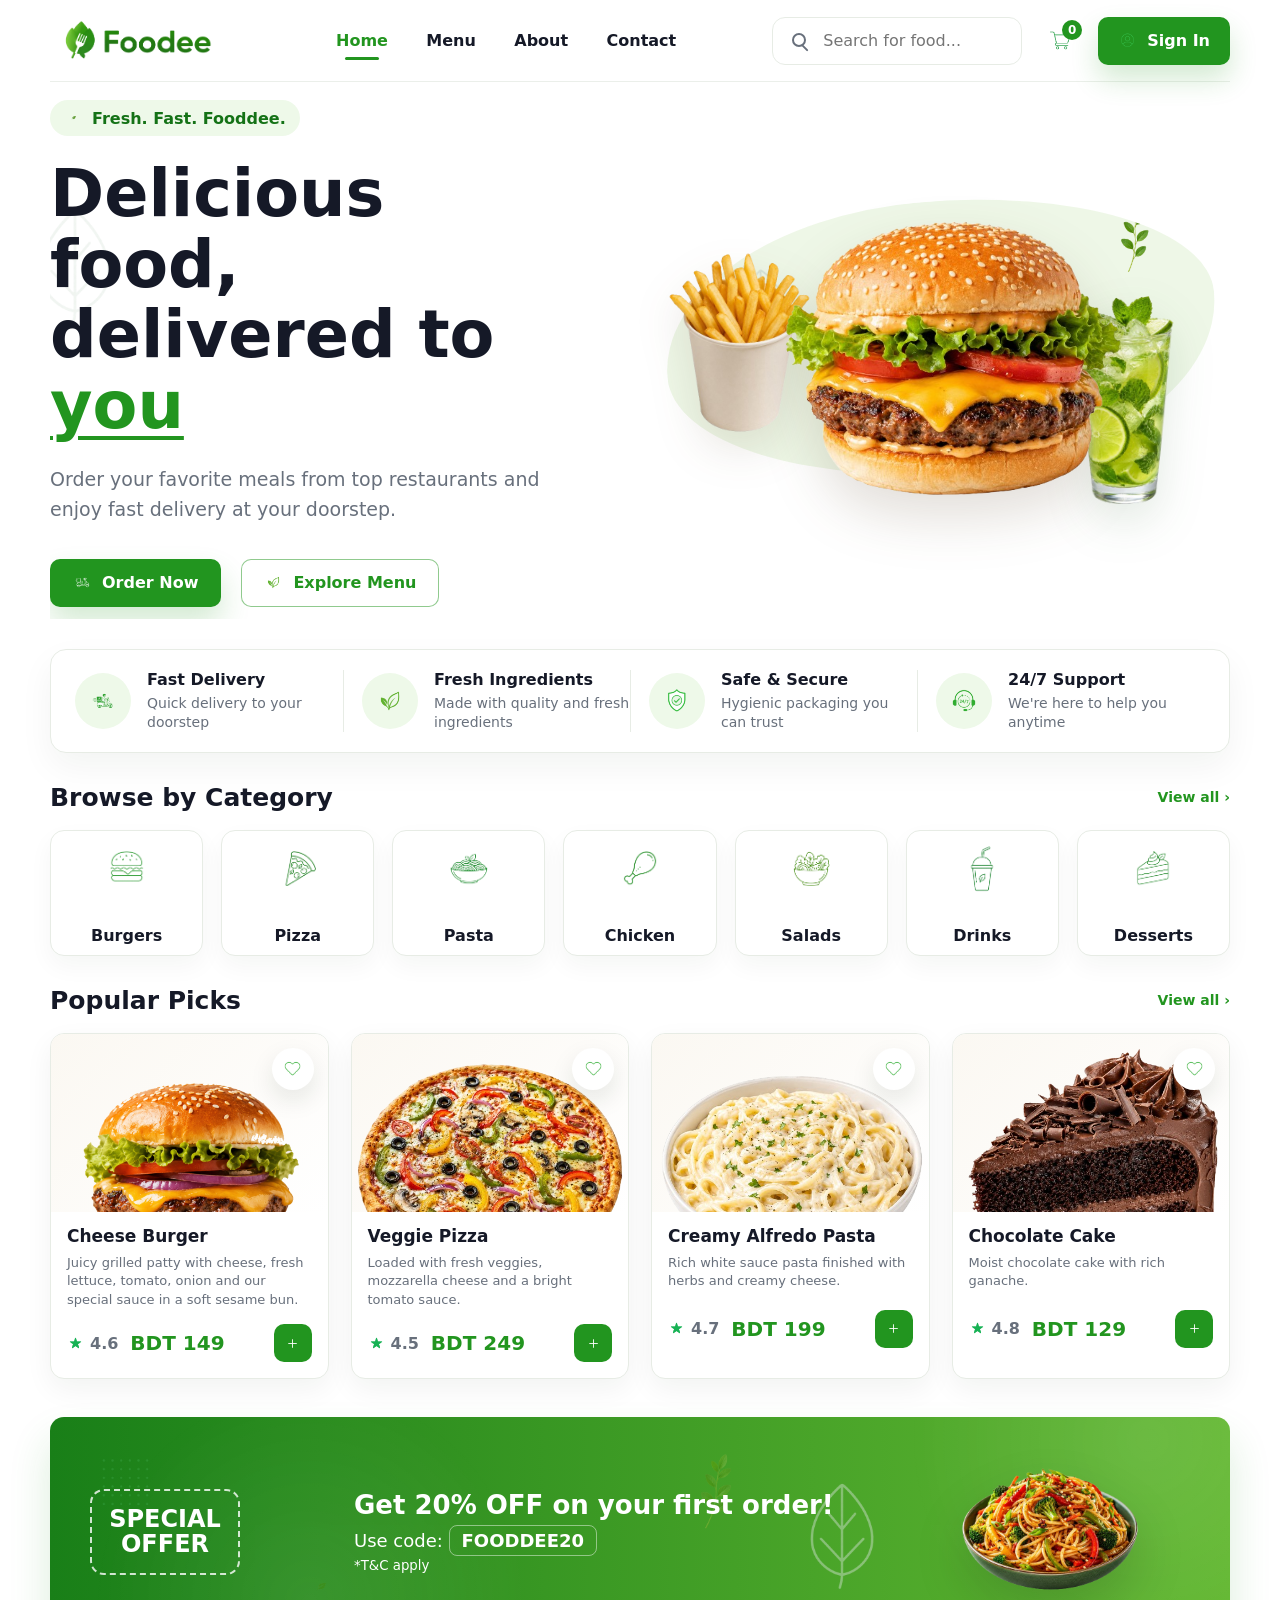
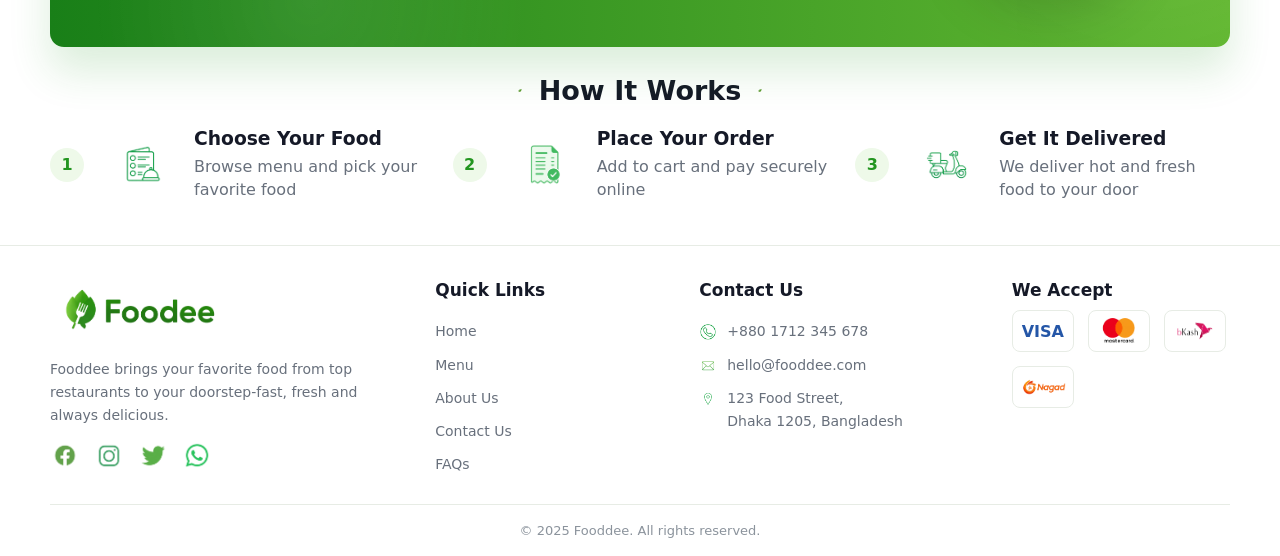
==== commit 960cca7e: "delete unused thing" ====
--- a/index.html
+++ b/index.html
@@ -3,203 +3,91 @@
 <head>
   <meta charset="UTF-8" />
   <meta name="viewport" content="width=device-width, initial-scale=1.0" />
-  <title>Fooddee &mdash; Good Food, Good Life</title>
-  <meta name="description" content="Fresh meals, fast delivery, and easy ordering with Fooddee." />
-  <link rel="icon" type="image/png" href="assets/brand/favicon.png" />
-  <link rel="stylesheet" href="css/styles.css" />
+  <title>Fooddee - Fresh. Fast. Fooddee.</title>
+  <meta name="description" content="Fooddee delivers fresh meals from top restaurants fast." />
+  <link rel="icon" type="image/png" href="assets/brand/logo-mark.png" />
+  <link rel="stylesheet" href="css/base.css" />
+  <link rel="stylesheet" href="css/home.css" />
 </head>
-<body>
-  <main class="page-shell">
-    <header class="site-header">
-      <a class="brand" href="#home" aria-label="Fooddee home"><img src="assets/brand/full-logo.png" alt="Fooddee" /></a>
-      <nav class="nav-links" aria-label="Primary navigation">
-        <a href="#home" class="active">Home</a>
-        <a href="#menu">Menu</a>
-        <a href="#about">About</a>
-        <a href="#orders">Orders</a>
-        <a href="#contact">Contact</a>
-      </nav>
-      <div class="header-actions">
-        <label class="search-box" aria-label="Search food">
-          <img src="assets/icons/search-icon.png" alt="" />
-          <input id="foodSearch" type="search" placeholder="Search food..." />
-        </label>
-        <button class="cart-button" type="button" aria-label="Cart">
-          <img src="assets/icons/cart-badge-icon.png" alt="" />
-          <span id="cartCount">2</span>
-        </button>
-        <button class="sign-in" type="button">Sign In</button>
-      </div>
-    </header>
+<body data-page="home">
+  <header class="site-header">
+    <a class="brand" href="index.html" aria-label="Fooddee home"><img src="assets/brand/logo.png" alt="Fooddee" /></a>
+    <nav class="nav-links" aria-label="Primary navigation">
+      <a class="active" href="index.html">Home</a>
+      <a href="HTML/menu.html">Menu</a>
+      <a href="HTML/about.html">About</a>
+      <a href="HTML/contact.html">Contact</a>
+    </nav>
+    <div class="header-actions">
+      <label class="search-box" aria-label="Search food"><span aria-hidden="true"></span><input id="globalSearch" type="search" placeholder="Search for food..." /></label>
+      <a class="cart-button" href="HTML/cart.html" aria-label="Open cart"><img src="assets/icons/cart.png" alt="" /><span data-cart-count>0</span></a>
+      <button class="sign-in" type="button" data-open-auth><img src="assets/icons/user.png" alt="" />Sign In</button>
+    </div>
+  </header>
 
-    <section class="hero" id="home">
+  <main>
+    <section class="hero page-shell">
       <div class="hero-copy">
-        <img class="decor-dots" src="assets/decor/orange-dot-pattern.png" alt="" />
-        <p class="eyebrow"><img src="assets/decor/leaf-sprig-small.png" alt="" /><span>Welcome to Fooddee</span><img src="assets/decor/leaf-sprig-small.png" alt="" /></p>
-        <h1>Delicious Food<br />Delivered <span>Fast</span></h1>
-        <p class="hero-text">Enjoy your favorite meals from our best menu delivered hot and fresh to your doorstep.</p>
-        <div class="hero-buttons">
-          <a class="btn btn-primary" href="#menu"><img src="assets/icons/utensils.png" alt="" />Explore Menu</a>
-          <a class="btn btn-secondary" href="#orders"><img src="assets/icons/order-scooter.png" alt="" />Order Now</a>
+        <p class="eyebrow"><img src="assets/decor/tiny-leaf.png" alt="" />Fresh. Fast. Fooddee.</p>
+        <h1>Delicious food,<br />delivered to <span>you</span></h1>
+        <p>Order your favorite meals from top restaurants and enjoy fast delivery at your doorstep.</p>
+        <div class="hero-actions">
+          <a class="btn btn-primary" href="HTML/menu.html"><img src="assets/icons/delivery-scooter.png" alt="" />Order Now</a>
+          <a class="btn btn-secondary" href="HTML/menu.html"><img src="assets/icons/fresh-leaf.png" alt="" />Explore Menu</a>
         </div>
       </div>
-      <div class="hero-visual" aria-label="Fresh food bowl">
-        <div class="hero-blob"></div>
-        <img class="leaf leaf-left" src="assets/decor/leaf-sprig-large.png" alt="" />
-        <img class="leaf leaf-right" src="assets/decor/leaf-sprig-large.png" alt="" />
-        <img class="hero-bowl" src="assets/decor/hero-food-bowl.png" alt="Healthy grain bowl with grilled chicken" />
-        <div class="delivery-card"><img src="assets/icons/delivery-time-clock.png" alt="" /><div><strong>20-30 Min</strong><span>Fast Delivery</span></div></div>
+      <div class="hero-food-art" aria-label="Burger, fries and lime cooler">
+        <img class="art-blob" src="assets/decor/green-blob.png" alt="" />
+        <img class="art-fries" src="assets/food/hero/hero-fries.png" alt="" />
+        <img class="art-burger" src="assets/food/hero/hero-burger.png" alt="Cheese burger" />
+        <img class="art-drink" src="assets/food/hero/hero-drink.png" alt="Lime mint cooler" />
       </div>
     </section>
 
-    <section class="features" aria-label="Service benefits">
-      <article class="feature-card"><div class="feature-icon green"><img src="assets/icons/fast-delivery-truck.png" alt="" /></div><div><h3>Fast Delivery</h3><p>On time, every time</p></div></article>
-      <article class="feature-card"><div class="feature-icon warm"><img src="assets/icons/fresh-ingredients-leaf.png" alt="" /></div><div><h3>Fresh Ingredients</h3><p>100% quality food</p></div></article>
-      <article class="feature-card"><div class="feature-icon green"><img src="assets/icons/secure-payment-shield.png" alt="" /></div><div><h3>Secure Payment</h3><p>Safe &amp; secure</p></div></article>
-      <article class="feature-card last"><div class="feature-icon warm"><img src="assets/icons/support-headset.png" alt="" /></div><div><h3>24/7 Support</h3><p>We're here for you</p></div></article>
+    <section class="service-strip page-shell" aria-label="Fooddee benefits">
+      <article><img src="assets/icons/delivery-fast.png" alt="" /><div><h3>Fast Delivery</h3><p>Quick delivery to your doorstep</p></div></article>
+      <article><img src="assets/icons/fresh-leaf.png" alt="" /><div><h3>Fresh Ingredients</h3><p>Made with quality and fresh ingredients</p></div></article>
+      <article><img src="assets/icons/safe-secure.png" alt="" /><div><h3>Safe & Secure</h3><p>Hygienic packaging you can trust</p></div></article>
+      <article><img src="assets/icons/support-247.png" alt="" /><div><h3>24/7 Support</h3><p>We're here to help you anytime</p></div></article>
     </section>
 
-    <section class="section" id="menu">
-      <div class="section-head"><h2>Popular Categories</h2><a href="#menu">View All <img src="assets/icons/view-arrow.png" alt="" /></a></div>
-      <div class="category-grid" id="categoryGrid">
-        <button class="category-card active" data-category="all"><img src="assets/food/categories/pizza.png" alt="" /><span>Pizza</span></button>
-        <button class="category-card" data-category="burger"><img src="assets/food/categories/burger.png" alt="" /><span>Burger</span></button>
-        <button class="category-card" data-category="pasta"><img src="assets/food/categories/pasta.png" alt="" /><span>Pasta</span></button>
-        <button class="category-card" data-category="drinks"><img src="assets/food/categories/drinks.png" alt="" /><span>Drinks</span></button>
-        <button class="category-card" data-category="dessert"><img src="assets/food/categories/dessert.png" alt="" /><span>Dessert</span></button>
-        <button class="category-card" data-category="salad"><img src="assets/food/categories/salad.png" alt="" /><span>Salad</span></button>
-      </div>
+    <section class="section page-shell">
+      <div class="section-head"><h2>Browse by Category</h2><a href="HTML/menu.html">View all &rsaquo;</a></div>
+      <div class="category-grid" id="homeCategories"></div>
     </section>
 
-    <section class="section dishes-section" id="orders">
-      <div class="section-head"><h2>Popular Dishes</h2><a href="#orders">View All <img src="assets/icons/view-arrow.png" alt="" /></a></div>
-      <div class="dish-grid" id="dishGrid">
-        <article class="dish-card" data-category="pizza" data-name="margherita pizza"><img src="assets/food/dishes/margherita-pizza.png" alt="Margherita Pizza" /><div class="dish-info"><h3>Margherita Pizza</h3><p><img src="assets/icons/star-rating.png" alt="" />4.6 (120)</p><div><strong>$10.99</strong><button class="add-btn" aria-label="Add Margherita Pizza"><img src="assets/icons/plus-icon.png" alt="" /></button></div></div></article>
-        <article class="dish-card" data-category="burger" data-name="cheese burger"><img src="assets/food/dishes/cheese-burger.png" alt="Cheese Burger" /><div class="dish-info"><h3>Cheese Burger</h3><p><img src="assets/icons/star-rating.png" alt="" />4.7 (98)</p><div><strong>$8.99</strong><button class="add-btn" aria-label="Add Cheese Burger"><img src="assets/icons/plus-icon.png" alt="" /></button></div></div></article>
-        <article class="dish-card" data-category="pasta" data-name="creamy pasta"><img src="assets/food/dishes/creamy-pasta.png" alt="Creamy Pasta" /><div class="dish-info"><h3>Creamy Pasta</h3><p><img src="assets/icons/star-rating.png" alt="" />4.5 (76)</p><div><strong>$9.49</strong><button class="add-btn" aria-label="Add Creamy Pasta"><img src="assets/icons/plus-icon.png" alt="" /></button></div></div></article>
-        <article class="dish-card" data-category="drinks" data-name="iced coffee"><img src="assets/food/dishes/iced-coffee.png" alt="Iced Coffee" /><div class="dish-info"><h3>Iced Coffee</h3><p><img src="assets/icons/star-rating.png" alt="" />4.6 (64)</p><div><strong>$3.49</strong><button class="add-btn" aria-label="Add Iced Coffee"><img src="assets/icons/plus-icon.png" alt="" /></button></div></div></article>
-        <article class="dish-card" data-category="dessert" data-name="chocolate cake"><img src="assets/food/dishes/chocolate-cake.png" alt="Chocolate Cake" /><div class="dish-info"><h3>Chocolate Cake</h3><p><img src="assets/icons/star-rating.png" alt="" />4.8 (55)</p><div><strong>$4.49</strong><button class="add-btn" aria-label="Add Chocolate Cake"><img src="assets/icons/plus-icon.png" alt="" /></button></div></div></article>
-        <article class="dish-card" data-category="salad" data-name="caesar salad"><img src="assets/food/dishes/caesar-salad.png" alt="Caesar Salad" /><div class="dish-info"><h3>Caesar Salad</h3><p><img src="assets/icons/star-rating.png" alt="" />4.4 (40)</p><div><strong>$6.49</strong><button class="add-btn" aria-label="Add Caesar Salad"><img src="assets/icons/plus-icon.png" alt="" /></button></div></div></article>
-      </div>
+    <section class="section page-shell">
+      <div class="section-head"><h2>Popular Picks</h2><a href="HTML/menu.html">View all &rsaquo;</a></div>
+      <div class="product-grid" id="homePicks"></div>
     </section>
 
-    <section class="section restaurants-section" id="about">
-      <div class="section-head"><h2>Featured Restaurants</h2><a href="#about">View All <img src="assets/icons/view-arrow.png" alt="" /></a></div>
-      <div class="restaurant-grid">
-        <article class="restaurant-card"><button class="save-btn" aria-label="Save Burger House"></button><img src="assets/food/dishes/cheese-burger.png" alt="Burger House meal" /><div class="restaurant-info"><img src="assets/brand/logo-mark.png" alt="" /><div><h3>Burger House</h3><p><span>4.6</span> &bull; 25-35 Min</p><small>Free Delivery</small></div></div></article>
-        <article class="restaurant-card"><button class="save-btn" aria-label="Save Pizza Palace"></button><img src="assets/food/dishes/margherita-pizza.png" alt="Pizza Palace pizza" /><div class="restaurant-info"><img src="assets/brand/logo-mark-large.png" alt="" /><div><h3>Pizza Palace</h3><p><span>4.5</span> &bull; 20-30 Min</p><small>Free Delivery</small></div></div></article>
-        <article class="restaurant-card"><button class="save-btn" aria-label="Save Green Bowl"></button><img src="assets/food/dishes/caesar-salad.png" alt="Green Bowl salad" /><div class="restaurant-info"><img src="assets/food/categories/salad.png" alt="" /><div><h3>Green Bowl</h3><p><span>4.7</span> &bull; 15-25 Min</p><small>Free Delivery</small></div></div></article>
-        <article class="restaurant-card"><button class="save-btn" aria-label="Save Wok Express"></button><img src="assets/food/dishes/creamy-pasta.png" alt="Wok Express noodles" /><div class="restaurant-info"><img src="assets/food/categories/pizza.png" alt="" /><div><h3>Wok Express</h3><p><span>4.4</span> &bull; 25-35 Min</p><small>Free Delivery</small></div></div></article>
+    <section class="offer-banner page-shell">
+      <div class="offer-badge">SPECIAL<br />OFFER</div>
+      <div>
+        <h2>Get 20% OFF on your first order!</h2>
+        <p>Use code: <strong>FOODDEE20</strong></p>
+        <small>*T&amp;C apply</small>
       </div>
+      <img src="assets/food/hero/offer-noodles.png" alt="Fooddee offer noodles" />
     </section>
 
-    <section class="promo-banner">
-      <div class="promo-copy">
-        <img class="promo-dots" src="assets/decor/orange-dot-pattern-large.png" alt="" />
-        <p>Limited Time Offer</p>
-        <h2>Get <span>20% OFF</span><br />on your first order!</h2>
-        <div class="promo-actions"><span>Use code: <strong>FOODDEE20</strong></span><a href="#orders">Order Now</a></div>
-      </div>
-      <div class="promo-food">
-        <img class="promo-leaf" src="assets/offer/basil.png" alt="" />
-        <img class="promo-fries" src="assets/offer/fries.png" alt="" />
-        <img class="promo-burger" src="assets/offer/burger.png" alt="Burger offer" />
-        <img class="promo-drink" src="assets/offer/iced-cola.png" alt="Iced drink" />
-        <img class="promo-badge" src="assets/offer/discount-circle.png" alt="20% off" />
-      </div>
-    </section>
-
-    <section class="how-it-works">
-      <div class="center-title"><img src="assets/decor/small-leaf-sprig.png" alt="" /><h2>How It Works</h2><img src="assets/decor/small-leaf-sprig.png" alt="" /></div>
-      <div class="steps">
-        <article class="step-card"><div class="step-icon"><img src="assets/process/search.png" alt="" /></div><span>1</span><h3>Choose Your Food</h3><p>Browse from a wide range of restaurants and cuisines.</p></article>
-        <article class="step-card"><div class="step-icon"><img src="assets/process/shopping-bag.png" alt="" /></div><span>2</span><h3>Place Your Order</h3><p>Add to cart and place your order in a few clicks.</p></article>
-        <article class="step-card"><div class="step-icon"><img src="assets/process/scooter.png" alt="" /></div><span>3</span><h3>We Deliver Fast</h3><p>Our rider will pick up and deliver to your doorstep.</p></article>
-        <article class="step-card"><div class="step-icon"><img src="assets/process/check.png" alt="" /></div><span>4</span><h3>Enjoy Your Meal</h3><p>Enjoy fresh, hot and delicious food with your loved ones.</p></article>
-      </div>
-    </section>
-
-    <section class="section testimonials">
-      <div class="section-head"><h2>What Our Customers Say</h2><a href="#contact">View All <img src="assets/icons/view-arrow.png" alt="" /></a></div>
-      <div class="testimonial-grid">
-        <article class="testimonial-card"><img class="person" src="assets/testimonials/sarah-johnson.png" alt="Sarah Johnson" /><div><h3>Sarah Johnson</h3><p class="rating">5.0</p></div><img class="quote" src="assets/testimonials/quote-mark.png" alt="" /><p>Fooddee never disappoints! The food is always fresh, tasty, and delivered on time.</p></article>
-        <article class="testimonial-card"><img class="person" src="assets/testimonials/michael-brown.png" alt="Michael Brown" /><div><h3>Michael Brown</h3><p class="rating">5.0</p></div><img class="quote" src="assets/testimonials/quote-mark.png" alt="" /><p>Great variety of restaurants and super fast delivery. Highly recommended!</p></article>
-        <article class="testimonial-card"><img class="person" src="assets/testimonials/priya-sharma.png" alt="Priya Sharma" /><div><h3>Priya Sharma</h3><p class="rating">5.0</p></div><img class="quote" src="assets/testimonials/quote-mark.png" alt="" /><p>My go-to app for all my food cravings. Excellent service and amazing food!</p></article>
-      </div>
-    </section>
-
-    <section class="app-panel" id="contact">
-      <div class="download-block">
-        <h2>Download the Fooddee App</h2>
-        <p>Get exclusive offers and faster experience!</p>
-        <div class="store-links">
-          <a href="#" aria-label="Download on Google Play"><img src="assets/app/google-play.png" alt="Get it on Google Play" /></a>
-          <a href="#" aria-label="Download on the App Store"><img src="assets/app/app-store.png" alt="Download on the App Store" /></a>
-        </div>
-        <img class="phone-mockup" src="assets/app/phone-mockup.png" alt="Fooddee mobile app" />
-      </div>
-      <div class="newsletter-block">
-        <h2>Subscribe to our Newsletter</h2>
-        <p>Get the best deals, new cuisine updates and exclusive offers.</p>
-        <form class="subscribe-form" id="subscribeForm">
-          <input type="email" placeholder="Enter your email" aria-label="Email address" required />
-          <button type="submit">Subscribe <img src="assets/icons/paper-plane-send.png" alt="" /></button>
-        </form>
-      </div>
-      <div class="stats-grid">
-        <div><img src="assets/stats/restaurant-customers.png" alt="" /><strong>500+</strong><span>Happy Customers</span></div>
-        <div><img src="assets/stats/daily-orders-bag.png" alt="" /><strong>100+</strong><span>Daily Orders</span></div>
-        <div><img src="assets/stats/chef-hat.png" alt="" /><strong>50+</strong><span>Best Chefs</span></div>
-        <div><img src="assets/stats/top-restaurants.png" alt="" /><strong>20+</strong><span>Top Restaurants</span></div>
+    <section class="steps-line page-shell">
+      <h2><img src="assets/decor/tiny-leaf.png" alt="" />How It Works<img src="assets/decor/tiny-leaf.png" alt="" /></h2>
+      <div class="steps-grid compact">
+        <article><span>1</span><img src="assets/icons/menu-list.png" alt="" /><div><h3>Choose Your Food</h3><p>Browse menu and pick your favorite food</p></div></article>
+        <article><span>2</span><img src="assets/icons/receipt-check.png" alt="" /><div><h3>Place Your Order</h3><p>Add to cart and pay securely online</p></div></article>
+        <article><span>3</span><img src="assets/icons/delivery-scooter.png" alt="" /><div><h3>Get It Delivered</h3><p>We deliver hot and fresh food to your door</p></div></article>
       </div>
     </section>
   </main>
 
-  <footer class="site-footer">
-    <div class="footer-inner">
-      <div class="footer-brand">
-        <img src="assets/brand/full-logo.png" alt="Fooddee" />
-        <p>Fooddee is your ultimate food ordering companion. Discover the best restaurants, enjoy exclusive deals and get food delivered fast to your door.</p>
-        <div class="social-links">
-          <a href="#" aria-label="Facebook"><img src="assets/social/facebook.png" alt="" /></a>
-          <a href="#" aria-label="Instagram"><img src="assets/social/instagram.png" alt="" /></a>
-          <a href="#" aria-label="X"><img src="assets/social/x.png" alt="" /></a>
-          <a href="#" aria-label="YouTube"><img src="assets/social/youtube.png" alt="" /></a>
-        </div>
-      </div>
-      <nav class="footer-links" aria-label="Quick links">
-        <h3>Quick Links</h3>
-        <a href="#home">Home</a><a href="#menu">Menu</a><a href="#about">About Us</a><a href="#orders">Orders</a><a href="#contact">Contact</a>
-      </nav>
-      <nav class="footer-links" aria-label="Cuisines">
-        <h3>Cuisines</h3>
-        <a href="#menu">Italian</a><a href="#menu">Chinese</a><a href="#menu">Indian</a><a href="#menu">Mexican</a><a href="#menu">Healthy Food</a>
-      </nav>
-      <nav class="footer-links" aria-label="Support">
-        <h3>Support</h3>
-        <a href="#">Help Center</a><a href="#">FAQs</a><a href="#">Shipping &amp; Delivery</a><a href="#">Terms &amp; Conditions</a><a href="#">Privacy Policy</a>
-      </nav>
-      <div class="footer-contact">
-        <h3>Contact Us</h3>
-        <p><img src="assets/contact/location-pin.png" alt="" />123 Food Street, Flavor Town, New York, NY 10001</p>
-        <p><img src="assets/contact/phone.png" alt="" />+1 (123) 456-7890</p>
-        <p><img src="assets/contact/email.png" alt="" />hello@fooddee.com</p>
-        <p><img src="assets/icons/clock-outline.png" alt="" />Mon - Sun: 9:00 AM - 11:00 PM</p>
-      </div>
-    </div>
-    <div class="footer-bottom">
-      <p>&copy; 2024 Fooddee. All rights reserved.</p>
-      <div class="payment-links">
-        <img src="assets/payments/visa.png" alt="Visa" />
-        <img src="assets/payments/mastercard.png" alt="Mastercard" />
-        <img src="assets/payments/paypal.png" alt="PayPal" />
-        <img src="assets/payments/apple-pay.png" alt="Apple Pay" />
-        <img src="assets/payments/google-pay.png" alt="Google Pay" />
-      </div>
-    </div>
-  </footer>
+  <footer class="site-footer"></footer>
+  <div id="authMount"></div>
+  <div class="toast" id="toast" role="status" aria-live="polite"></div>
 
-  <div class="toast" id="toast" role="status" aria-live="polite">Added to cart</div>
-  <script src="js/main.js"></script>
+  <script src="js/data.js"></script>
+  <script src="js/cart.js"></script>
+  <script src="js/site.js"></script>
+  <script src="js/home.js"></script>
 </body>
 </html>
--- a/css/base.css
+++ b/css/base.css
@@ -0,0 +1,670 @@
+:root {
+  --green: #22951f;
+  --green-dark: #147216;
+  --green-soft: #eef9e9;
+  --ink: #151927;
+  --muted: #68707c;
+  --line: #e7ece5;
+  --paper: #fff;
+  --wash: #fbfdf8;
+  --shadow: 0 18px 45px rgba(22, 43, 25, 0.09);
+  --shell: 1180px;
+}
+
+* { box-sizing: border-box; }
+html { scroll-behavior: smooth; }
+body {
+  margin: 0;
+  color: var(--ink);
+  background: var(--paper);
+  font-family: "Inter", "Segoe UI", system-ui, sans-serif;
+  overflow-x: hidden;
+}
+button, input, textarea, select { font: inherit; }
+button { cursor: pointer; }
+img { display: block; max-width: 100%; }
+img[src=""] { display: none; }
+a { color: inherit; text-decoration: none; }
+
+.page-shell,
+.site-header,
+.footer-inner,
+.footer-bottom {
+  width: min(var(--shell), calc(100% - 80px));
+  margin-inline: auto;
+}
+
+.site-header {
+  position: sticky;
+  top: 0;
+  z-index: 50;
+  min-height: 82px;
+  display: grid;
+  grid-template-columns: 190px 1fr auto;
+  align-items: center;
+  gap: 28px;
+  background: rgba(255, 255, 255, 0.94);
+  border-bottom: 1px solid rgba(231, 236, 229, 0.8);
+  backdrop-filter: blur(14px);
+}
+
+.brand img { width: 174px; height: auto; }
+.nav-links {
+  display: flex;
+  align-items: center;
+  justify-content: center;
+  gap: clamp(24px, 3vw, 42px);
+  font-weight: 800;
+}
+.nav-links a {
+  position: relative;
+  padding: 13px 0;
+  white-space: nowrap;
+}
+.nav-links a.active,
+.nav-links a:hover { color: var(--green); }
+.nav-links a.active::after {
+  content: "";
+  position: absolute;
+  left: 50%;
+  bottom: 3px;
+  width: 34px;
+  height: 3px;
+  border-radius: 999px;
+  background: var(--green);
+  transform: translateX(-50%);
+}
+
+.header-actions {
+  display: flex;
+  align-items: center;
+  justify-content: flex-end;
+  gap: 16px;
+}
+.search-box,
+.menu-search {
+  height: 48px;
+  display: flex;
+  align-items: center;
+  gap: 12px;
+  padding: 0 18px;
+  border: 1px solid var(--line);
+  border-radius: 13px;
+  background: #fff;
+}
+.search-box { width: 250px; }
+.search-box span,
+.menu-search span {
+  position: relative;
+  width: 18px;
+  height: 18px;
+  flex: 0 0 auto;
+}
+.search-box span::before,
+.menu-search span::before {
+  content: "";
+  position: absolute;
+  inset: 1px 3px 3px 1px;
+  border: 2px solid var(--muted);
+  border-radius: 50%;
+}
+.search-box span::after,
+.menu-search span::after {
+  content: "";
+  position: absolute;
+  right: 0;
+  bottom: 1px;
+  width: 8px;
+  height: 2px;
+  border-radius: 99px;
+  background: var(--muted);
+  transform: rotate(45deg);
+}
+.search-box input,
+.menu-search input {
+  min-width: 0;
+  width: 100%;
+  border: 0;
+  outline: 0;
+  background: transparent;
+  color: var(--ink);
+}
+.cart-button {
+  position: relative;
+  width: 44px;
+  height: 44px;
+  display: grid;
+  place-items: center;
+}
+.cart-button img { width: 33px; height: 33px; object-fit: contain; }
+.cart-button span {
+  position: absolute;
+  right: 0;
+  top: 1px;
+  min-width: 20px;
+  height: 20px;
+  padding: 0 6px;
+  display: grid;
+  place-items: center;
+  border-radius: 999px;
+  background: var(--green);
+  color: #fff;
+  font-size: 12px;
+  font-weight: 900;
+}
+.sign-in,
+.btn {
+  min-height: 48px;
+  border-radius: 10px;
+  display: inline-flex;
+  align-items: center;
+  justify-content: center;
+  gap: 10px;
+  font-weight: 900;
+}
+.sign-in {
+  padding: 0 20px;
+  border: 0;
+  color: #fff;
+  background: var(--green);
+  box-shadow: 0 14px 28px rgba(34, 149, 31, 0.2);
+}
+.sign-in img,
+.btn img { width: 19px; height: 19px; object-fit: contain; }
+.btn { padding: 0 22px; border: 1px solid transparent; }
+.btn-primary { color: #fff; background: var(--green); box-shadow: 0 16px 30px rgba(34, 149, 31, 0.2); }
+.btn-primary img { filter: brightness(0) invert(1); }
+.btn-secondary { color: var(--green); background: #fff; border-color: rgba(34, 149, 31, 0.5); }
+
+.eyebrow {
+  display: inline-flex;
+  align-items: center;
+  gap: 8px;
+  margin: 0 0 22px;
+  padding: 8px 14px;
+  border-radius: 999px;
+  background: var(--green-soft);
+  color: var(--green-dark);
+  font-weight: 900;
+}
+.eyebrow img { width: 20px; height: 20px; object-fit: contain; }
+
+.section { margin-block: 30px; }
+.hero,
+.menu-hero,
+.contact-hero,
+.about-hero,
+.page-title {
+  position: relative;
+  overflow: hidden;
+  z-index: 0;
+}
+.hero > *,
+.menu-hero > *,
+.contact-hero > *,
+.about-hero > *,
+.page-title > * {
+  position: relative;
+  z-index: 1;
+}
+.hero::before,
+.menu-hero::before,
+.contact-hero::before,
+.about-hero::before,
+.page-title::before {
+  content: "";
+  position: absolute;
+  left: -70px;
+  top: 72px;
+  width: 190px;
+  height: 230px;
+  pointer-events: none;
+  background: url("../assets/decor/outline-leaf.png") center / contain no-repeat;
+  opacity: 0.34;
+  z-index: 0;
+}
+.section-head {
+  margin-bottom: 18px;
+  display: flex;
+  align-items: center;
+  justify-content: space-between;
+  gap: 16px;
+}
+.section-head h2 {
+  margin: 0;
+  font-size: 25px;
+}
+.section-head a {
+  color: var(--green);
+  font-size: 14px;
+  font-weight: 900;
+}
+
+.product-grid {
+  display: grid;
+  grid-template-columns: repeat(4, minmax(0, 1fr));
+  gap: 22px;
+}
+.product-card {
+  position: relative;
+  overflow: hidden;
+  border: 1px solid var(--line);
+  border-radius: 14px;
+  background: #fff;
+  box-shadow: 0 10px 28px rgba(23, 42, 24, 0.055);
+}
+.wish-btn {
+  position: absolute;
+  right: 14px;
+  top: 14px;
+  z-index: 2;
+  width: 42px;
+  height: 42px;
+  border: 0;
+  border-radius: 50%;
+  display: grid;
+  place-items: center;
+  background: #fff;
+  box-shadow: 0 10px 24px rgba(23, 42, 24, 0.1);
+}
+.wish-btn img { width: 23px; height: 23px; object-fit: contain; }
+.product-image-link {
+  height: 178px;
+  display: grid;
+  place-items: center;
+  overflow: hidden;
+  background: linear-gradient(135deg, #fbf8f2, #fff);
+}
+.product-image {
+  width: 100%;
+  height: 100%;
+  object-fit: cover;
+}
+.product-body { padding: 14px 16px 16px; }
+.product-body h3 { margin: 0 0 8px; font-size: 17px; }
+.product-body p {
+  min-height: 42px;
+  margin: 0 0 14px;
+  color: var(--muted);
+  font-size: 13px;
+  line-height: 1.45;
+}
+.product-bottom {
+  display: grid;
+  grid-template-columns: auto 1fr auto;
+  align-items: center;
+  gap: 12px;
+}
+.rating {
+  display: inline-flex;
+  align-items: center;
+  gap: 6px;
+  color: var(--muted);
+  font-weight: 800;
+}
+.rating img { width: 17px; height: 17px; object-fit: contain; }
+.product-bottom strong { color: var(--green); font-size: 20px; }
+.add-cart {
+  width: 38px;
+  height: 38px;
+  border: 0;
+  border-radius: 10px;
+  display: grid;
+  place-items: center;
+  background: var(--green);
+}
+.add-cart img { width: 19px; height: 19px; filter: brightness(0) invert(1); }
+
+.service-strip {
+  margin-block: 30px;
+  padding: 20px 24px;
+  border: 1px solid var(--line);
+  border-radius: 16px;
+  display: grid;
+  grid-template-columns: repeat(4, minmax(0, 1fr));
+  gap: 18px;
+  background: #fff;
+  box-shadow: 0 14px 34px rgba(23, 42, 24, 0.05);
+}
+.service-strip article {
+  display: flex;
+  align-items: center;
+  gap: 16px;
+  min-width: 0;
+}
+.service-strip article:not(:last-child) { border-right: 1px solid var(--line); }
+.service-strip img {
+  width: 56px;
+  height: 56px;
+  padding: 12px;
+  object-fit: contain;
+  border-radius: 50%;
+  background: var(--green-soft);
+}
+.service-strip h3 { margin: 0 0 5px; font-size: 16px; }
+.service-strip p { margin: 0; color: var(--muted); font-size: 14px; line-height: 1.35; }
+
+.hero-food-art {
+  position: relative;
+  min-height: 390px;
+  isolation: isolate;
+}
+.hero-food-art.small { min-height: 320px; }
+.hero-food-art::before {
+  content: "";
+  position: absolute;
+  right: 2%;
+  top: 11%;
+  width: 86%;
+  height: 70%;
+  border-radius: 48% 52% 46% 54% / 56% 42% 58% 44%;
+  background:
+    url("../assets/decor/leaf-sprig.png") right 7% top 7% / 82px auto no-repeat,
+    url("../assets/decor/outline-leaf.png") left 10% top 20% / 118px auto no-repeat,
+    rgba(237, 247, 229, 0.92);
+  transform: rotate(-5deg);
+  z-index: 0;
+}
+.hero-food-art img { position: absolute; object-fit: contain; }
+.art-blob { display: none; }
+.art-burger { right: 15%; bottom: 2%; width: 56%; z-index: 4; filter: drop-shadow(0 24px 26px rgba(80, 58, 22, 0.16)); }
+.art-fries { left: 8%; bottom: 27%; width: 31%; z-index: 2; filter: drop-shadow(0 18px 22px rgba(80, 58, 22, 0.12)); }
+.art-drink { right: -1%; bottom: 9%; width: 35%; z-index: 3; filter: drop-shadow(0 18px 22px rgba(40, 90, 36, 0.13)); }
+.hero-food-art.small .art-burger { right: 14%; bottom: 3%; width: 55%; }
+.hero-food-art.small .art-fries { left: 10%; bottom: 29%; width: 30%; }
+.hero-food-art.small .art-drink { right: 0; bottom: 11%; width: 34%; }
+
+.crumbs {
+  margin: 34px 0 24px;
+  display: flex;
+  align-items: center;
+  gap: 12px;
+  color: var(--muted);
+  font-weight: 800;
+}
+.crumbs a { color: var(--green); }
+
+.page-title {
+  min-height: 224px;
+  margin: 40px 0 34px;
+  padding: 28px 0;
+  display: grid;
+  align-content: center;
+  background:
+    url("../assets/decor/outline-leaf.png") right 4% top 36px / 150px auto no-repeat,
+    url("../assets/decor/green-blob.png") right -12px center / 430px auto no-repeat;
+}
+.page-title h1 {
+  margin: 0 0 12px;
+  font-size: clamp(48px, 7vw, 76px);
+  letter-spacing: 0;
+  line-height: 1.02;
+}
+.page-title p { margin: 0; color: var(--muted); font-size: 21px; }
+
+.qty-control {
+  height: 48px;
+  display: inline-grid;
+  grid-template-columns: 42px 38px 42px;
+  align-items: center;
+  justify-items: center;
+  border: 1px solid var(--line);
+  border-radius: 10px;
+  background: #fff;
+}
+.qty-control button {
+  width: 100%;
+  height: 100%;
+  border: 0;
+  background: transparent;
+  color: var(--green);
+  font-size: 22px;
+}
+
+.empty-state {
+  padding: 40px;
+  border: 1px dashed var(--line);
+  border-radius: 14px;
+  color: var(--muted);
+  text-align: center;
+}
+
+.site-footer {
+  margin-top: 44px;
+  border-top: 1px solid var(--line);
+  background: #fff;
+}
+.footer-inner {
+  padding: 34px 0 28px;
+  display: grid;
+  grid-template-columns: 1.3fr 0.8fr 1fr 0.9fr;
+  gap: 70px;
+}
+.footer-logo img { width: 178px; margin-bottom: 18px; }
+.footer-brand p,
+.footer-links a,
+.footer-contact p {
+  color: var(--muted);
+  font-size: 14px;
+  line-height: 1.65;
+}
+.footer-links,
+.footer-contact { display: flex; flex-direction: column; gap: 10px; }
+.footer-links h3,
+.footer-contact h3,
+.footer-payments h3 { margin: 0 0 10px; font-size: 17px; }
+.footer-contact p {
+  margin: 0;
+  display: flex;
+  gap: 10px;
+  align-items: flex-start;
+}
+.footer-contact img { width: 18px; height: 18px; object-fit: contain; margin-top: 3px; }
+.social-links,
+.payment-links {
+  display: flex;
+  align-items: center;
+  gap: 14px;
+  flex-wrap: wrap;
+}
+.social-links img { width: 30px; height: 30px; object-fit: contain; }
+.payment-links img,
+.payment-links span {
+  width: 62px;
+  height: 42px;
+  border: 1px solid var(--line);
+  border-radius: 8px;
+  display: grid;
+  place-items: center;
+  object-fit: contain;
+  color: #2456a7;
+  background: #fff;
+  font-weight: 900;
+}
+.footer-bottom {
+  min-height: 52px;
+  border-top: 1px solid var(--line);
+  display: grid;
+  place-items: center;
+}
+.footer-bottom p { margin: 0; color: #8b939c; font-size: 13px; }
+
+.modal-backdrop {
+  position: fixed;
+  inset: 0;
+  z-index: 100;
+  display: none;
+  place-items: center;
+  padding: 24px;
+  background: rgba(15, 18, 26, 0.48);
+  backdrop-filter: blur(7px);
+}
+.modal-backdrop.open { display: grid; }
+.auth-dialog {
+  position: relative;
+  width: min(520px, 100%);
+  max-height: calc(100vh - 40px);
+  overflow: auto;
+  padding: 42px;
+  border-radius: 20px;
+  background: #fff;
+  box-shadow: var(--shadow);
+}
+.close-modal {
+  position: absolute;
+  right: 20px;
+  top: 18px;
+  border: 0;
+  background: transparent;
+  font-size: 28px;
+  color: var(--muted);
+}
+.auth-panel { text-align: center; }
+.auth-logo { width: 160px; margin: 0 auto 18px; }
+.auth-panel h2 { margin: 0 0 10px; font-size: 38px; }
+.auth-panel p { margin: 0 0 24px; color: var(--muted); line-height: 1.55; }
+.auth-panel form { display: grid; gap: 14px; }
+.input-icon {
+  height: 58px;
+  display: flex;
+  align-items: center;
+  gap: 12px;
+  padding: 0 16px;
+  border: 1px solid var(--line);
+  border-radius: 10px;
+}
+.input-icon img { width: 22px; height: 22px; object-fit: contain; flex: 0 0 auto; }
+.input-icon input {
+  width: 100%;
+  border: 0;
+  outline: 0;
+  background: transparent;
+}
+.forgot-link {
+  justify-self: end;
+  color: var(--green);
+  font-size: 13px;
+  font-weight: 900;
+}
+.check-label {
+  display: flex !important;
+  align-items: center;
+  gap: 8px;
+  color: var(--muted);
+  font-size: 14px;
+  text-align: left;
+}
+.check-label input { width: 20px; height: 20px; }
+.check-label span,
+.auth-panel p button {
+  border: 0;
+  background: transparent;
+  color: var(--green);
+  font-weight: 900;
+}
+.divider {
+  margin: 26px 0 16px;
+  display: grid;
+  place-items: center;
+  color: var(--muted);
+  font-size: 14px;
+}
+.divider::before {
+  content: "";
+  width: 100%;
+  height: 1px;
+  background: var(--line);
+  grid-area: 1 / 1;
+}
+.divider span {
+  grid-area: 1 / 1;
+  padding: 0 18px;
+  background: #fff;
+}
+.social-auth {
+  display: grid;
+  grid-template-columns: repeat(3, 1fr);
+  gap: 10px;
+  margin-bottom: 24px;
+}
+.social-auth button {
+  height: 48px;
+  border: 1px solid var(--line);
+  border-radius: 10px;
+  display: inline-flex;
+  align-items: center;
+  justify-content: center;
+  gap: 8px;
+  background: #fff;
+  font-weight: 800;
+}
+.social-auth img { width: 20px; height: 20px; object-fit: contain; }
+.hidden { display: none !important; }
+.toast {
+  position: fixed;
+  left: 50%;
+  bottom: 24px;
+  z-index: 120;
+  padding: 13px 18px;
+  border-radius: 999px;
+  background: var(--green);
+  color: #fff;
+  font-weight: 900;
+  box-shadow: var(--shadow);
+  opacity: 0;
+  pointer-events: none;
+  transform: translate(-50%, 14px);
+  transition: 0.2s ease;
+}
+.toast.show { opacity: 1; transform: translate(-50%, 0); }
+
+@media (max-width: 1020px) {
+  .page-shell,
+  .site-header,
+  .footer-inner,
+  .footer-bottom { width: min(100% - 44px, var(--shell)); }
+  .site-header { grid-template-columns: 170px 1fr; padding: 12px 0; }
+  .header-actions { grid-column: 2; grid-row: 1; }
+  .nav-links { grid-column: 1 / -1; justify-content: flex-start; overflow-x: auto; }
+  .search-box { width: 210px; }
+  .product-grid { grid-template-columns: repeat(2, minmax(0, 1fr)); }
+  .service-strip { grid-template-columns: repeat(2, minmax(0, 1fr)); }
+  .service-strip article:not(:last-child) { border-right: 0; }
+  .footer-inner { grid-template-columns: repeat(2, minmax(0, 1fr)); gap: 34px; }
+}
+
+@media (min-width: 1500px) {
+  :root { --shell: 1320px; }
+  .hero-food-art { min-height: 430px; }
+  .hero-food-art.small { min-height: 350px; }
+  .product-image-link { height: 200px; }
+}
+
+@media (max-width: 680px) {
+  .page-shell,
+  .site-header,
+  .footer-inner,
+  .footer-bottom { width: min(100% - 30px, 520px); }
+  .site-header { grid-template-columns: 1fr; gap: 10px; min-height: auto; }
+  .brand img { width: 154px; }
+  .header-actions {
+    grid-column: auto;
+    grid-row: auto;
+    justify-content: flex-start;
+    flex-wrap: wrap;
+  }
+  .search-box { order: 3; width: 100%; }
+  .nav-links { gap: 24px; }
+  .sign-in { padding-inline: 16px; }
+  .product-grid,
+  .service-strip,
+  .footer-inner,
+  .social-auth { grid-template-columns: 1fr; }
+  .service-strip { padding: 18px; }
+  .hero-food-art,
+  .hero-food-art.small { min-height: 310px; }
+  .product-image-link { height: 210px; }
+  .page-title h1 { font-size: 46px; }
+  .auth-dialog { padding: 34px 22px; }
+  .auth-panel h2 { font-size: 31px; }
+}
--- a/css/home.css
+++ b/css/home.css
@@ -0,0 +1,151 @@
+.hero {
+  min-height: 450px;
+  display: grid;
+  grid-template-columns: 0.88fr 1.12fr;
+  align-items: center;
+  gap: 34px;
+  padding-block: 18px 12px;
+}
+.hero h1 {
+  margin: 0;
+  font-size: clamp(48px, 5.1vw, 70px);
+  line-height: 1.08;
+  letter-spacing: 0;
+}
+.hero h1 span,
+.contact-hero h1 span { color: var(--green); text-decoration: underline; text-decoration-thickness: 4px; text-underline-offset: 8px; }
+.hero-copy > p:not(.eyebrow) {
+  width: min(560px, 100%);
+  margin: 24px 0 34px;
+  color: var(--muted);
+  font-size: 19px;
+  line-height: 1.6;
+}
+.hero-actions { display: flex; flex-wrap: wrap; gap: 20px; }
+.category-grid {
+  display: grid;
+  grid-template-columns: repeat(7, minmax(0, 1fr));
+  gap: 18px;
+}
+.category-card {
+  min-height: 126px;
+  border: 1px solid var(--line);
+  border-radius: 14px;
+  display: grid;
+  place-items: center;
+  gap: 9px;
+  background: #fff;
+  font-weight: 900;
+  box-shadow: 0 10px 24px rgba(23, 42, 24, 0.045);
+}
+.category-card img { width: 58px; height: 58px; object-fit: contain; }
+.offer-banner {
+  position: relative;
+  isolation: isolate;
+  min-height: 188px;
+  margin-top: 38px;
+  padding: 26px 40px;
+  border-radius: 14px;
+  display: grid;
+  grid-template-columns: 230px 1fr 290px;
+  align-items: center;
+  gap: 34px;
+  overflow: hidden;
+  color: #fff;
+  background: linear-gradient(90deg, #197f18, #63b832);
+  box-shadow: 0 24px 42px rgba(34, 149, 31, 0.16);
+}
+.offer-banner::before {
+  content: "";
+  position: absolute;
+  inset: 0;
+  z-index: -1;
+  background:
+    url("../assets/decor/leaf-sprig.png") 57% 22% / 88px auto no-repeat,
+    url("../assets/decor/outline-leaf.png") 70% 58% / 170px auto no-repeat,
+    url("../assets/decor/tiny-leaf.png") 22% 80% / 46px auto no-repeat,
+    radial-gradient(circle at 93% 10%, rgba(255,255,255,0.2), transparent 22%),
+    radial-gradient(circle at 22% 80%, rgba(255,255,255,0.16), transparent 24%);
+  opacity: 0.45;
+}
+.offer-banner::after {
+  content: "";
+  position: absolute;
+  inset: 18px auto auto 28px;
+  width: 95px;
+  height: 95px;
+  opacity: 0.22;
+  background: url("../assets/decor/dot-grid.png") center / contain no-repeat;
+  z-index: -1;
+}
+.offer-badge {
+  width: 150px;
+  height: 86px;
+  border: 2px dashed rgba(255,255,255,0.8);
+  border-radius: 14px;
+  display: grid;
+  place-items: center;
+  text-align: center;
+  font-size: 24px;
+  font-weight: 900;
+  line-height: 1.05;
+}
+.offer-banner h2 { margin: 0 0 10px; font-size: 26px; }
+.offer-banner p { margin: 0 0 4px; font-size: 18px; }
+.offer-banner strong { padding: 4px 12px; border: 1px solid rgba(255,255,255,0.45); border-radius: 8px; }
+.offer-banner img {
+  justify-self: end;
+  width: 280px;
+  max-height: 178px;
+  object-fit: contain;
+  filter: drop-shadow(0 22px 24px rgba(0,0,0,0.14));
+}
+.steps-line {
+  margin-top: 28px;
+  text-align: center;
+}
+.steps-line h2 {
+  margin: 0 0 22px;
+  display: inline-flex;
+  align-items: center;
+  gap: 10px;
+  font-size: 27px;
+}
+.steps-line h2 img { width: 18px; height: 18px; object-fit: contain; }
+.steps-grid.compact {
+  display: grid;
+  grid-template-columns: repeat(3, minmax(0, 1fr));
+  gap: 28px;
+  text-align: left;
+}
+.steps-grid.compact article {
+  display: grid;
+  grid-template-columns: 46px 62px 1fr;
+  align-items: center;
+  gap: 18px;
+}
+.steps-grid.compact span {
+  width: 34px;
+  height: 34px;
+  display: grid;
+  place-items: center;
+  border-radius: 50%;
+  background: var(--green-soft);
+  color: var(--green);
+  font-weight: 900;
+}
+.steps-grid.compact img { width: 56px; height: 56px; object-fit: contain; }
+.steps-grid.compact h3 { margin: 0 0 6px; }
+.steps-grid.compact p { margin: 0; color: var(--muted); line-height: 1.45; }
+@media (max-width: 1020px) {
+  .hero { grid-template-columns: 1fr; min-height: auto; padding-top: 34px; }
+  .category-grid { grid-template-columns: repeat(4, 1fr); }
+  .offer-banner { grid-template-columns: 1fr; text-align: center; }
+  .offer-badge, .offer-banner img { justify-self: center; }
+  .steps-grid.compact { grid-template-columns: 1fr; }
+}
+@media (max-width: 680px) {
+  .hero h1 { font-size: 46px; }
+  .category-grid { grid-template-columns: repeat(2, 1fr); }
+  .offer-banner { padding: 22px; }
+}
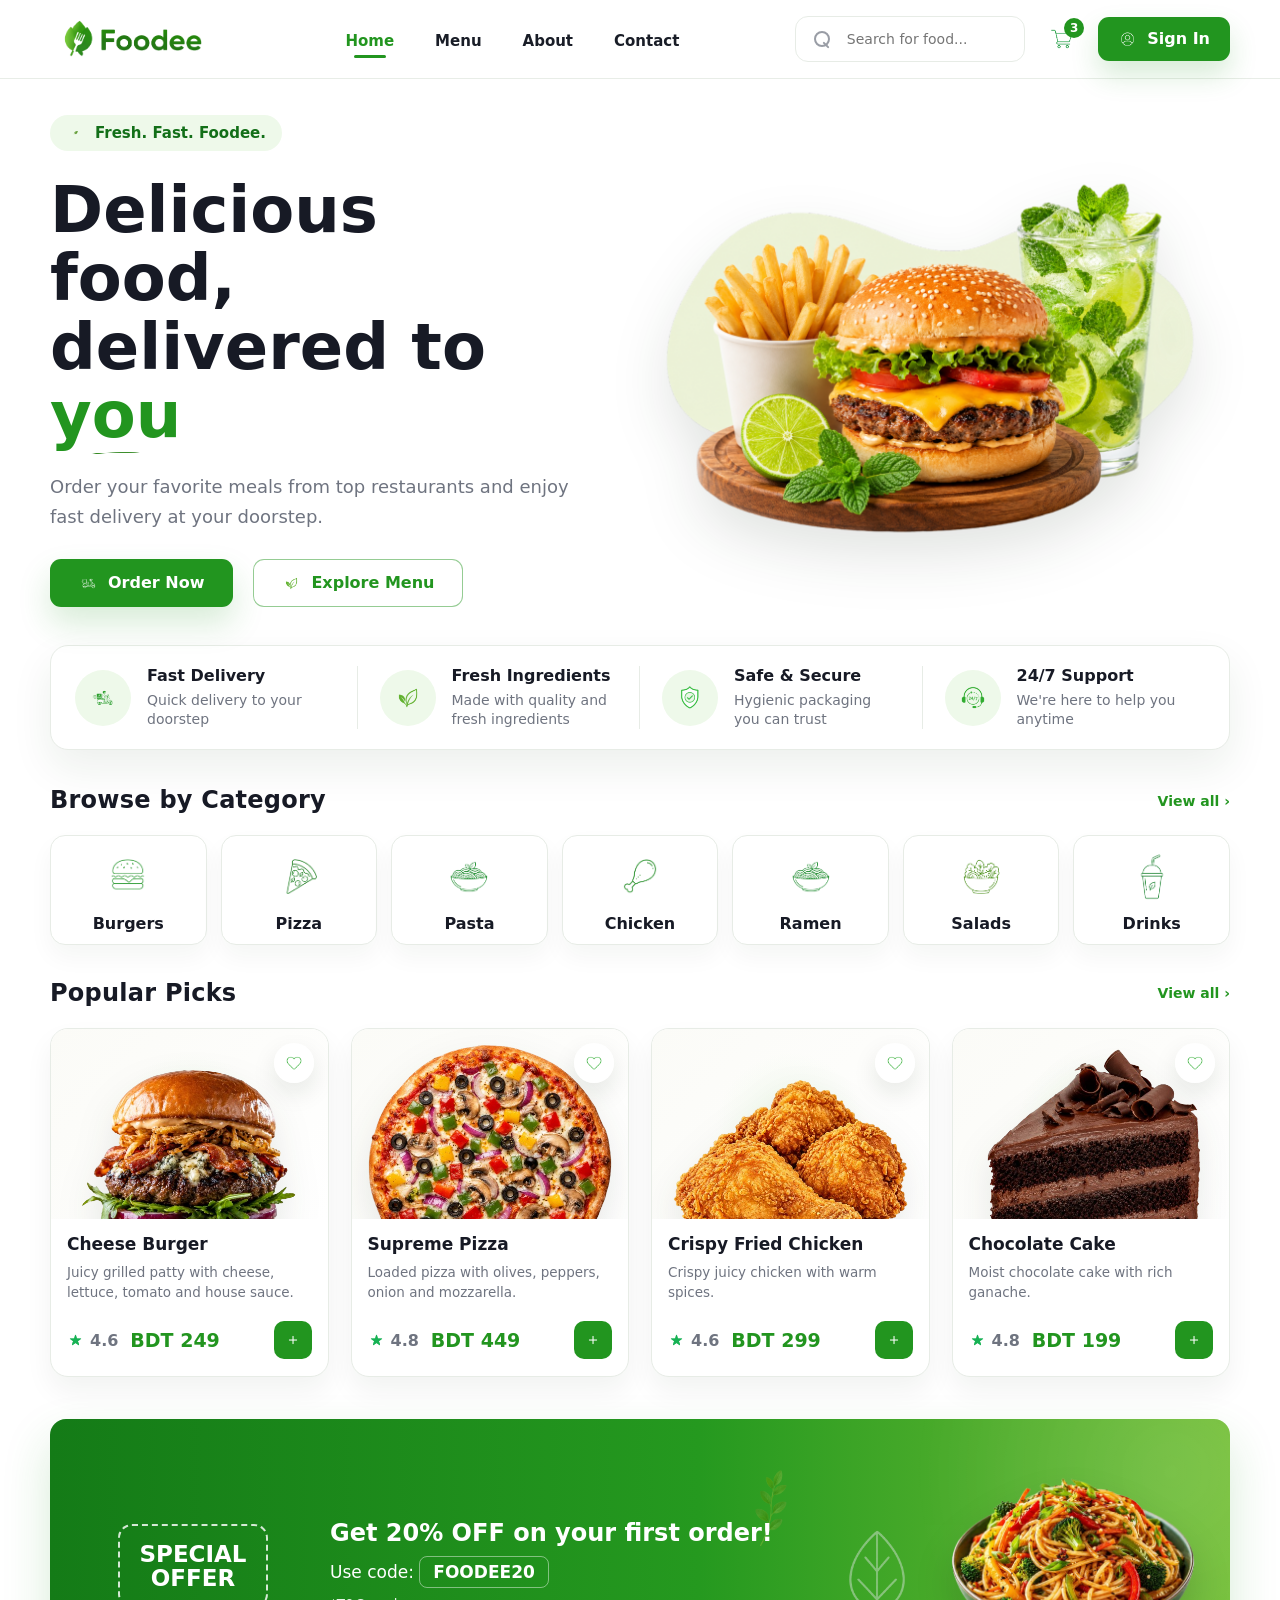
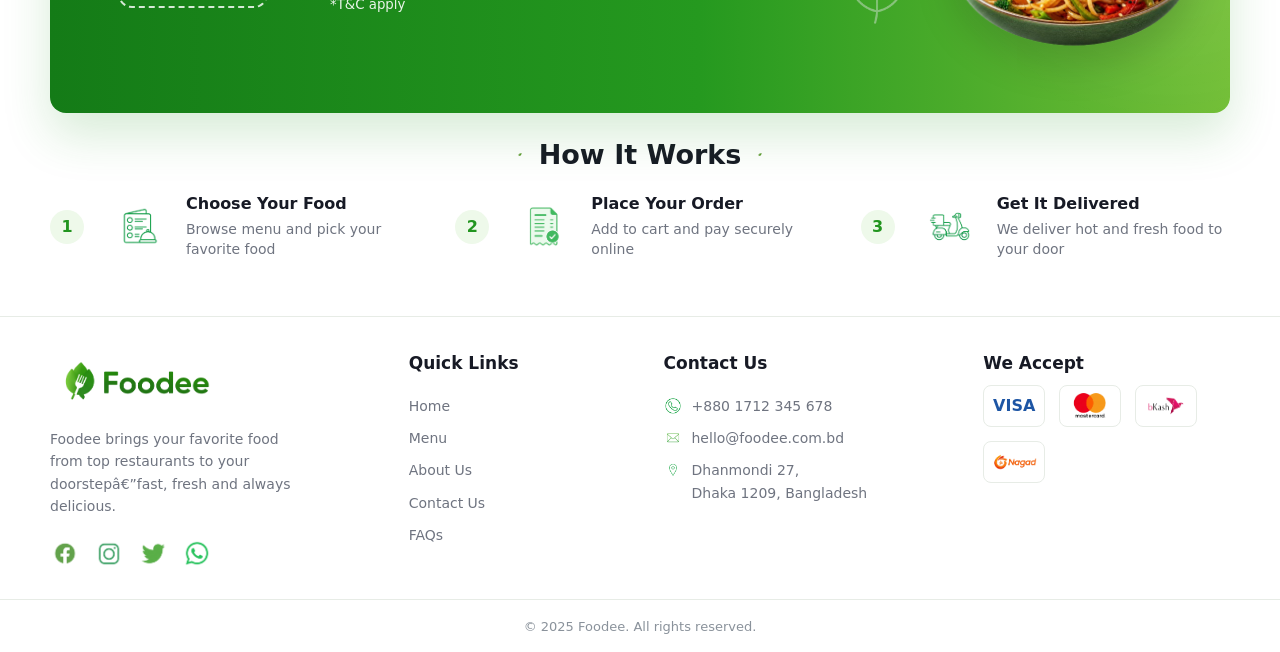
==== commit 71723344: "change image features,Background" ====
--- a/index.html
+++ b/index.html
@@ -1,93 +1,179 @@
-<!DOCTYPE html>
+<!doctype html>
 <html lang="en">
-<head>
-  <meta charset="UTF-8" />
-  <meta name="viewport" content="width=device-width, initial-scale=1.0" />
-  <title>Fooddee - Fresh. Fast. Fooddee.</title>
-  <meta name="description" content="Fooddee delivers fresh meals from top restaurants fast." />
-  <link rel="icon" type="image/png" href="assets/brand/logo-mark.png" />
-  <link rel="stylesheet" href="css/base.css" />
-  <link rel="stylesheet" href="css/home.css" />
-</head>
-<body data-page="home">
-  <header class="site-header">
-    <a class="brand" href="index.html" aria-label="Fooddee home"><img src="assets/brand/logo.png" alt="Fooddee" /></a>
-    <nav class="nav-links" aria-label="Primary navigation">
-      <a class="active" href="index.html">Home</a>
-      <a href="HTML/menu.html">Menu</a>
-      <a href="HTML/about.html">About</a>
-      <a href="HTML/contact.html">Contact</a>
-    </nav>
-    <div class="header-actions">
-      <label class="search-box" aria-label="Search food"><span aria-hidden="true"></span><input id="globalSearch" type="search" placeholder="Search for food..." /></label>
-      <a class="cart-button" href="HTML/cart.html" aria-label="Open cart"><img src="assets/icons/cart.png" alt="" /><span data-cart-count>0</span></a>
-      <button class="sign-in" type="button" data-open-auth><img src="assets/icons/user.png" alt="" />Sign In</button>
-    </div>
-  </header>
-
-  <main>
-    <section class="hero page-shell">
-      <div class="hero-copy">
-        <p class="eyebrow"><img src="assets/decor/tiny-leaf.png" alt="" />Fresh. Fast. Fooddee.</p>
-        <h1>Delicious food,<br />delivered to <span>you</span></h1>
-        <p>Order your favorite meals from top restaurants and enjoy fast delivery at your doorstep.</p>
-        <div class="hero-actions">
-          <a class="btn btn-primary" href="HTML/menu.html"><img src="assets/icons/delivery-scooter.png" alt="" />Order Now</a>
-          <a class="btn btn-secondary" href="HTML/menu.html"><img src="assets/icons/fresh-leaf.png" alt="" />Explore Menu</a>
+  <head>
+    <meta charset="UTF-8" />
+    <meta name="viewport" content="width=device-width, initial-scale=1.0" />
+    <title>Foodee - Fresh Fast Food Delivery</title>
+    <meta
+      name="description"
+      content="Foodee delivers fresh meals in Bangladesh fast."
+    />
+    <link rel="icon" type="image/png" href="assets/brand/logo-mark.png" />
+    <link rel="stylesheet" href="css/base.css" />
+  </head>
+  <body data-page="home">
+    <header class="site-header">
+      <div class="header-shell">
+        <a class="brand" href="index.html" aria-label="Foodee home"
+          ><img src="assets/brand/logo.png" alt="Foodee"
+        /></a>
+        <nav class="nav-links" aria-label="Primary navigation">
+          <a class="active" href="index.html">Home</a>
+          <a href="HTML/menu.html">Menu</a>
+          <a href="HTML/about.html">About</a>
+          <a href="HTML/contact.html">Contact</a>
+        </nav>
+        <div class="header-actions">
+          <label class="search-box" aria-label="Search food"
+            ><span class="search-icon" aria-hidden="true"></span
+            ><input
+              id="globalSearch"
+              type="search"
+              placeholder="Search for food..."
+          /></label>
+          <a class="cart-button" href="HTML/cart.html" aria-label="Open cart"
+            ><img src="assets/icons/cart.png" alt="" /><span data-cart-count
+              >0</span
+            ></a
+          >
+          <button class="sign-in" type="button" data-open-auth>
+            <img src="assets/icons/user.png" alt="" />Sign In
+          </button>
         </div>
       </div>
-      <div class="hero-food-art" aria-label="Burger, fries and lime cooler">
-        <img class="art-blob" src="assets/decor/green-blob.png" alt="" />
-        <img class="art-fries" src="assets/food/hero/hero-fries.png" alt="" />
-        <img class="art-burger" src="assets/food/hero/hero-burger.png" alt="Cheese burger" />
-        <img class="art-drink" src="assets/food/hero/hero-drink.png" alt="Lime mint cooler" />
-      </div>
-    </section>
+    </header>
 
-    <section class="service-strip page-shell" aria-label="Fooddee benefits">
-      <article><img src="assets/icons/delivery-fast.png" alt="" /><div><h3>Fast Delivery</h3><p>Quick delivery to your doorstep</p></div></article>
-      <article><img src="assets/icons/fresh-leaf.png" alt="" /><div><h3>Fresh Ingredients</h3><p>Made with quality and fresh ingredients</p></div></article>
-      <article><img src="assets/icons/safe-secure.png" alt="" /><div><h3>Safe & Secure</h3><p>Hygienic packaging you can trust</p></div></article>
-      <article><img src="assets/icons/support-247.png" alt="" /><div><h3>24/7 Support</h3><p>We're here to help you anytime</p></div></article>
-    </section>
+    <main>
+      <section class="hero shell">
+        <div class="hero-copy">
+          <p class="eyebrow">
+            <img src="assets/decor/tiny-leaf.png" alt="" />Fresh. Fast. Foodee.
+          </p>
+          <h1>
+            Delicious food,<br />delivered to
+            <span class="underlined-word">you</span>
+          </h1>
+          <p>
+            Order your favorite meals from top restaurants and enjoy fast
+            delivery at your doorstep.
+          </p>
+          <div class="hero-actions">
+            <a class="btn btn-primary" href="HTML/menu.html"
+              ><img src="assets/icons/delivery-scooter.png" alt="" />Order
+              Now</a
+            >
+            <a class="btn btn-secondary" href="HTML/menu.html"
+              ><img src="assets/icons/fresh-leaf.png" alt="" />Explore Menu</a
+            >
+          </div>
+        </div>
+        <figure class="hero-image home-hero-image">
+          <img
+            src="assets/hero/home-burger-combo.png"
+            alt="Foodee burger fries and lime drink combo"
+          />
+        </figure>
+      </section>
 
-    <section class="section page-shell">
-      <div class="section-head"><h2>Browse by Category</h2><a href="HTML/menu.html">View all &rsaquo;</a></div>
-      <div class="category-grid" id="homeCategories"></div>
-    </section>
+      <section class="service-strip shell" aria-label="Foodee benefits">
+        <article>
+          <img src="assets/icons/delivery-fast.png" alt="" />
+          <div>
+            <h3>Fast Delivery</h3>
+            <p>Quick delivery to your doorstep</p>
+          </div>
+        </article>
+        <article>
+          <img src="assets/icons/fresh-leaf.png" alt="" />
+          <div>
+            <h3>Fresh Ingredients</h3>
+            <p>Made with quality and fresh ingredients</p>
+          </div>
+        </article>
+        <article>
+          <img src="assets/icons/safe-secure.png" alt="" />
+          <div>
+            <h3>Safe & Secure</h3>
+            <p>Hygienic packaging you can trust</p>
+          </div>
+        </article>
+        <article>
+          <img src="assets/icons/support-247.png" alt="" />
+          <div>
+            <h3>24/7 Support</h3>
+            <p>We're here to help you anytime</p>
+          </div>
+        </article>
+      </section>
 
-    <section class="section page-shell">
-      <div class="section-head"><h2>Popular Picks</h2><a href="HTML/menu.html">View all &rsaquo;</a></div>
-      <div class="product-grid" id="homePicks"></div>
-    </section>
+      <section class="section shell">
+        <div class="section-head">
+          <h2>Browse by Category</h2>
+          <a href="HTML/menu.html">View all ›</a>
+        </div>
+        <div class="category-grid" id="homeCategories"></div>
+      </section>
 
-    <section class="offer-banner page-shell">
-      <div class="offer-badge">SPECIAL<br />OFFER</div>
-      <div>
-        <h2>Get 20% OFF on your first order!</h2>
-        <p>Use code: <strong>FOODDEE20</strong></p>
-        <small>*T&amp;C apply</small>
-      </div>
-      <img src="assets/food/hero/offer-noodles.png" alt="Fooddee offer noodles" />
-    </section>
+      <section class="section shell">
+        <div class="section-head">
+          <h2>Popular Picks</h2>
+          <a href="HTML/menu.html">View all ›</a>
+        </div>
+        <div class="product-grid" id="homePicks"></div>
+      </section>
 
-    <section class="steps-line page-shell">
-      <h2><img src="assets/decor/tiny-leaf.png" alt="" />How It Works<img src="assets/decor/tiny-leaf.png" alt="" /></h2>
-      <div class="steps-grid compact">
-        <article><span>1</span><img src="assets/icons/menu-list.png" alt="" /><div><h3>Choose Your Food</h3><p>Browse menu and pick your favorite food</p></div></article>
-        <article><span>2</span><img src="assets/icons/receipt-check.png" alt="" /><div><h3>Place Your Order</h3><p>Add to cart and pay securely online</p></div></article>
-        <article><span>3</span><img src="assets/icons/delivery-scooter.png" alt="" /><div><h3>Get It Delivered</h3><p>We deliver hot and fresh food to your door</p></div></article>
-      </div>
-    </section>
-  </main>
+      <section class="offer-banner shell">
+        <div class="offer-badge">SPECIAL<br />OFFER</div>
+        <div>
+          <h2>Get 20% OFF on your first order!</h2>
+          <p>Use code: <strong>FOODEE20</strong></p>
+          <small>*T&amp;C apply</small>
+        </div>
+        <img
+          src="assets/food/hero/offer-noodles.png"
+          alt="Foodee offer noodles"
+        />
+      </section>
 
-  <footer class="site-footer"></footer>
-  <div id="authMount"></div>
-  <div class="toast" id="toast" role="status" aria-live="polite"></div>
+      <section class="steps-line shell">
+        <h2>
+          <img src="assets/decor/tiny-leaf.png" alt="" />How It Works<img
+            src="assets/decor/tiny-leaf.png"
+            alt=""
+          />
+        </h2>
+        <div class="steps-grid compact">
+          <article>
+            <span>1</span><img src="assets/icons/menu-list.png" alt="" />
+            <div>
+              <h3>Choose Your Food</h3>
+              <p>Browse menu and pick your favorite food</p>
+            </div>
+          </article>
+          <article>
+            <span>2</span><img src="assets/icons/receipt-check.png" alt="" />
+            <div>
+              <h3>Place Your Order</h3>
+              <p>Add to cart and pay securely online</p>
+            </div>
+          </article>
+          <article>
+            <span>3</span><img src="assets/icons/delivery-scooter.png" alt="" />
+            <div>
+              <h3>Get It Delivered</h3>
+              <p>We deliver hot and fresh food to your door</p>
+            </div>
+          </article>
+        </div>
+      </section>
+    </main>
 
-  <script src="js/data.js"></script>
-  <script src="js/cart.js"></script>
-  <script src="js/site.js"></script>
-  <script src="js/home.js"></script>
-</body>
+    <footer class="site-footer"></footer>
+    <div id="authMount"></div>
+    <div class="toast" id="toast" role="status" aria-live="polite"></div>
+    <script src="js/data.js"></script>
+    <script src="js/cart.js"></script>
+    <script src="js/site.js"></script>
+    <script src="js/home.js"></script>
+  </body>
 </html>
--- a/css/base.css
+++ b/css/base.css
@@ -1,14 +1,16 @@
-:root {
+﻿:root {
   --green: #22951f;
-  --green-dark: #147216;
-  --green-soft: #eef9e9;
-  --ink: #151927;
-  --muted: #68707c;
-  --line: #e7ece5;
-  --paper: #fff;
-  --wash: #fbfdf8;
-  --shadow: 0 18px 45px rgba(22, 43, 25, 0.09);
-  --shell: 1180px;
+  --green-dark: #126f18;
+  --green-soft: #eef9ea;
+  --green-wash: #f7fcf4;
+  --ink: #171a25;
+  --muted: #6f7480;
+  --line: #e7ece6;
+  --paper: #ffffff;
+  --shadow: 0 18px 42px rgba(28, 59, 29, 0.08);
+  --deep-shadow: 0 26px 70px rgba(18, 42, 20, 0.12);
+  --shell: 1120px;
+  --radius: 18px;
 }
 
 * { box-sizing: border-box; }
@@ -16,49 +18,52 @@
 body {
   margin: 0;
   color: var(--ink);
-  background: var(--paper);
-  font-family: "Inter", "Segoe UI", system-ui, sans-serif;
+  background: #fff;
+  font-family: "Poppins", "Inter", "Segoe UI", system-ui, sans-serif;
   overflow-x: hidden;
 }
 button, input, textarea, select { font: inherit; }
 button { cursor: pointer; }
 img { display: block; max-width: 100%; }
-img[src=""] { display: none; }
 a { color: inherit; text-decoration: none; }
 
-.page-shell,
-.site-header,
+.shell,
 .footer-inner,
-.footer-bottom {
-  width: min(var(--shell), calc(100% - 80px));
+.footer-bottom-inner,
+.header-shell {
+  width: min(var(--shell), calc(100% - 128px));
   margin-inline: auto;
 }
 
 .site-header {
   position: sticky;
   top: 0;
-  z-index: 50;
-  min-height: 82px;
-  display: grid;
-  grid-template-columns: 190px 1fr auto;
+  z-index: 100;
+  min-height: 80px;
+  background: rgba(255,255,255,0.96);
+  border-bottom: 1px solid rgba(231,236,230,0.95);
+  backdrop-filter: blur(18px);
+}
+.header-shell {
+  min-height: 80px;
+  display: grid;
+  grid-template-columns: 178px 1fr auto;
   align-items: center;
-  gap: 28px;
-  background: rgba(255, 255, 255, 0.94);
-  border-bottom: 1px solid rgba(231, 236, 229, 0.8);
-  backdrop-filter: blur(14px);
-}
-
-.brand img { width: 174px; height: auto; }
+  gap: 26px;
+}
+.brand img { width: 162px; height: auto; }
 .nav-links {
   display: flex;
   align-items: center;
   justify-content: center;
-  gap: clamp(24px, 3vw, 42px);
-  font-weight: 800;
+  gap: clamp(24px, 3.2vw, 42px);
+  font-weight: 700;
+  font-size: 15px;
 }
 .nav-links a {
   position: relative;
-  padding: 13px 0;
+  padding: 28px 0 24px;
+  color: #191d27;
   white-space: nowrap;
 }
 .nav-links a.active,
@@ -67,53 +72,52 @@
   content: "";
   position: absolute;
   left: 50%;
-  bottom: 3px;
-  width: 34px;
+  bottom: 16px;
+  width: 32px;
   height: 3px;
-  border-radius: 999px;
+  border-radius: 99px;
   background: var(--green);
   transform: translateX(-50%);
 }
-
 .header-actions {
   display: flex;
   align-items: center;
-  justify-content: flex-end;
-  gap: 16px;
+  gap: 17px;
 }
 .search-box,
 .menu-search {
-  height: 48px;
   display: flex;
   align-items: center;
-  gap: 12px;
-  padding: 0 18px;
+  gap: 13px;
+  height: 46px;
+  padding-inline: 17px;
   border: 1px solid var(--line);
   border-radius: 13px;
   background: #fff;
 }
-.search-box { width: 250px; }
-.search-box span,
-.menu-search span {
+.search-box { width: 238px; }
+.search-icon {
+  width: 19px;
+  height: 19px;
   position: relative;
-  width: 18px;
-  height: 18px;
   flex: 0 0 auto;
-}
-.search-box span::before,
-.menu-search span::before {
+  opacity: .7;
+}
+.search-icon::before {
   content: "";
   position: absolute;
-  inset: 1px 3px 3px 1px;
+  left: 1px;
+  top: 1px;
+  width: 12px;
+  height: 12px;
   border: 2px solid var(--muted);
   border-radius: 50%;
 }
-.search-box span::after,
-.menu-search span::after {
+.search-icon::after {
   content: "";
   position: absolute;
-  right: 0;
-  bottom: 1px;
+  right: 2px;
+  bottom: 3px;
   width: 8px;
   height: 2px;
   border-radius: 99px;
@@ -128,543 +132,2867 @@
   outline: 0;
   background: transparent;
   color: var(--ink);
+  font-size: 14px;
 }
 .cart-button {
   position: relative;
-  width: 44px;
-  height: 44px;
+  width: 43px;
+  height: 43px;
   display: grid;
   place-items: center;
 }
-.cart-button img { width: 33px; height: 33px; object-fit: contain; }
+.cart-button img { width: 34px; height: 34px; object-fit: contain; }
 .cart-button span {
   position: absolute;
-  right: 0;
-  top: 1px;
+  top: 0;
+  right: -1px;
   min-width: 20px;
   height: 20px;
-  padding: 0 6px;
   display: grid;
   place-items: center;
-  border-radius: 999px;
+  padding-inline: 6px;
+  border-radius: 99px;
   background: var(--green);
   color: #fff;
   font-size: 12px;
-  font-weight: 900;
+  font-weight: 800;
 }
 .sign-in,
 .btn {
   min-height: 48px;
-  border-radius: 10px;
+  border-radius: 11px;
   display: inline-flex;
   align-items: center;
   justify-content: center;
   gap: 10px;
-  font-weight: 900;
+  font-weight: 800;
+  line-height: 1;
 }
 .sign-in {
-  padding: 0 20px;
+  padding: 0 24px;
   border: 0;
   color: #fff;
   background: var(--green);
-  box-shadow: 0 14px 28px rgba(34, 149, 31, 0.2);
+  box-shadow: 0 14px 28px rgba(34,149,31,0.18);
 }
 .sign-in img,
 .btn img { width: 19px; height: 19px; object-fit: contain; }
-.btn { padding: 0 22px; border: 1px solid transparent; }
-.btn-primary { color: #fff; background: var(--green); box-shadow: 0 16px 30px rgba(34, 149, 31, 0.2); }
+.sign-in img,
 .btn-primary img { filter: brightness(0) invert(1); }
-.btn-secondary { color: var(--green); background: #fff; border-color: rgba(34, 149, 31, 0.5); }
-
+.btn { padding: 0 28px; border: 1px solid transparent; }
+.btn-primary { color: #fff; background: var(--green); box-shadow: 0 16px 32px rgba(34,149,31,0.18); }
+.btn-secondary { color: var(--green); background: #fff; border-color: rgba(34,149,31,0.48); }
+.btn-outline { color: var(--green); background: #fff; border-color: rgba(34,149,31,0.55); }
+
+main { min-height: 60vh; }
+.section { margin-block: 34px; }
+.section-head {
+  display: flex;
+  align-items: center;
+  justify-content: space-between;
+  gap: 20px;
+  margin-bottom: 20px;
+}
+.section-head h2 {
+  margin: 0;
+  font-size: 24px;
+  line-height: 1.2;
+  letter-spacing: .01em;
+}
+.section-head a {
+  color: var(--green);
+  font-weight: 800;
+  font-size: 14px;
+}
 .eyebrow {
   display: inline-flex;
   align-items: center;
-  gap: 8px;
-  margin: 0 0 22px;
-  padding: 8px 14px;
+  gap: 9px;
+  margin: 0 0 25px;
+  padding: 8px 16px;
   border-radius: 999px;
   background: var(--green-soft);
   color: var(--green-dark);
-  font-weight: 900;
+  font-weight: 800;
+  font-size: 15px;
 }
 .eyebrow img { width: 20px; height: 20px; object-fit: contain; }
-
-.section { margin-block: 30px; }
+.decor-title span { color: var(--green); }
+.underlined-word {
+  color: var(--green);
+  position: relative;
+  display: inline-block;
+}
+.underlined-word::after,
+.decor-title span::after {
+  content: "";
+  position: absolute;
+  left: 4px;
+  right: 3px;
+  bottom: -8px;
+  height: 10px;
+  background: url("../assets/decor/green-underline.png") center / 100% 100% no-repeat;
+  pointer-events: none;
+}
+
+/* Shared hero food art */
+.hero-art {
+  position: relative;
+  min-height: 370px;
+  isolation: isolate;
+}
+.hero-art::before {
+  content: "";
+  position: absolute;
+  z-index: 0;
+  left: 8%;
+  right: 4%;
+  top: 12%;
+  height: 70%;
+  border-radius: 46% 54% 42% 58% / 52% 44% 56% 48%;
+  background: rgba(235,247,228,0.95);
+  transform: rotate(-5deg);
+}
+.hero-art::after {
+  content: "";
+  position: absolute;
+  z-index: 1;
+  left: 20%;
+  top: 9%;
+  width: 92px;
+  height: 92px;
+  background: url("../assets/decor/outline-leaf.png") center / contain no-repeat;
+  opacity: .22;
+}
+.hero-art img { position: absolute; object-fit: contain; }
+.art-fries { left: 15%; top: 38%; width: 21%; z-index: 3; filter: drop-shadow(0 18px 20px rgba(70, 52, 20, .12)); }
+.art-burger { left: 31%; bottom: 12%; width: 39%; z-index: 5; filter: drop-shadow(0 22px 22px rgba(88, 63, 26, .15)); }
+.art-board { left: 35%; bottom: 6%; width: 34%; z-index: 4; opacity: .96; filter: drop-shadow(0 18px 15px rgba(70, 52, 20, .12)); }
+.art-drink { right: 9%; bottom: 11%; width: 20%; z-index: 4; filter: drop-shadow(0 18px 20px rgba(56, 98, 43, .14)); }
+.art-lime { right: 5%; bottom: 10%; width: 11%; z-index: 6; }
+.art-mint { right: 9%; top: 16%; width: 11%; z-index: 6; }
+.hero-art.small { min-height: 340px; }
+.hero-art.small .art-fries { left: 13%; top: 36%; width: 22%; }
+.hero-art.small .art-burger { left: 29%; bottom: 10%; width: 42%; }
+.hero-art.small .art-board { left: 33%; bottom: 5%; width: 36%; }
+.hero-art.small .art-drink { width: 21%; right: 7%; bottom: 10%; }
+.hero-art.small .art-lime { right: 3%; bottom: 9%; width: 12%; }
+.hero-art.small .art-mint { right: 8%; top: 15%; width: 12%; }
+
 .hero,
 .menu-hero,
 .contact-hero,
 .about-hero,
-.page-title {
+.page-title,
+.success-hero {
   position: relative;
   overflow: hidden;
+}
+.hero::before,
+.menu-hero::before,
+.contact-hero::before,
+.about-hero::before,
+.page-title::before,
+.success-hero::before {
+  content: "";
+  position: absolute;
+  left: -72px;
+  top: 64px;
+  width: 170px;
+  height: 210px;
+  background: url("../assets/decor/outline-leaf.png") center / contain no-repeat;
+  opacity: .22;
+  pointer-events: none;
+}
+.hero::after,
+.menu-hero::after,
+.contact-hero::after,
+.about-hero::after,
+.page-title::after,
+.success-hero::after {
+  content: "";
+  position: absolute;
+  right: 2%;
+  top: 42px;
+  width: 360px;
+  height: 220px;
+  background: url("../assets/decor/green-blob.png") center / contain no-repeat;
+  opacity: .36;
+  pointer-events: none;
   z-index: 0;
 }
 .hero > *,
 .menu-hero > *,
 .contact-hero > *,
 .about-hero > *,
-.page-title > * {
-  position: relative;
-  z-index: 1;
-}
-.hero::before,
-.menu-hero::before,
-.contact-hero::before,
-.about-hero::before,
-.page-title::before {
-  content: "";
-  position: absolute;
-  left: -70px;
-  top: 72px;
-  width: 190px;
-  height: 230px;
-  pointer-events: none;
-  background: url("../assets/decor/outline-leaf.png") center / contain no-repeat;
-  opacity: 0.34;
-  z-index: 0;
-}
-.section-head {
-  margin-bottom: 18px;
+.page-title > *,
+.success-hero > * { position: relative; z-index: 1; }
+.hero-copy,
+.menu-hero > div:first-child,
+.contact-hero > div:first-child,
+.about-hero > div:first-child,
+.page-title > * { max-width: 100%; }
+
+
+/* Home */
+.hero {
+  min-height: 430px;
+  display: grid;
+  grid-template-columns: 0.94fr 1.06fr;
+  align-items: center;
+  gap: 28px;
+  padding: 34px 0 12px;
+}
+.hero h1 {
+  margin: 0;
+  font-size: clamp(48px, 5vw, 66px);
+  line-height: 1.08;
+  letter-spacing: 0;
+}
+.hero-copy > p:not(.eyebrow) {
+  margin: 22px 0 28px;
+  max-width: 480px;
+  color: var(--muted);
+  font-size: 18px;
+  line-height: 1.65;
+}
+.hero-actions { display: flex; align-items: center; gap: 20px; flex-wrap: wrap; }
+
+.service-strip {
+  display: grid;
+  grid-template-columns: repeat(4, minmax(0, 1fr));
+  align-items: center;
+  gap: 0;
+  margin: 26px auto 36px;
+  padding: 20px 24px;
+  border: 1px solid var(--line);
+  border-radius: 18px;
+  background: #fff;
+  box-shadow: var(--shadow);
+}
+.service-strip article {
+  min-width: 0;
   display: flex;
   align-items: center;
-  justify-content: space-between;
   gap: 16px;
-}
-.section-head h2 {
-  margin: 0;
-  font-size: 25px;
-}
-.section-head a {
-  color: var(--green);
-  font-size: 14px;
-  font-weight: 900;
-}
+  padding: 0 22px;
+}
+.service-strip article:first-child { padding-left: 0; }
+.service-strip article:last-child { padding-right: 0; }
+.service-strip article:not(:last-child) { border-right: 1px solid var(--line); }
+.service-strip img {
+  width: 56px;
+  height: 56px;
+  flex: 0 0 56px;
+  padding: 12px;
+  border-radius: 50%;
+  background: var(--green-soft);
+  object-fit: contain;
+}
+.service-strip h3 { margin: 0 0 6px; font-size: 16px; line-height: 1.2; }
+.service-strip p { margin: 0; color: var(--muted); font-size: 14px; line-height: 1.35; }
+
+.category-grid {
+  display: grid;
+  grid-template-columns: repeat(7, minmax(0,1fr));
+  gap: 14px;
+}
+.category-card {
+  min-height: 110px;
+  display: grid;
+  place-items: center;
+  align-content: center;
+  gap: 8px;
+  border: 1px solid var(--line);
+  border-radius: 15px;
+  background: #fff;
+  box-shadow: 0 12px 24px rgba(24,42,22,.045);
+  font-weight: 700;
+  transition: .18s ease;
+}
+.category-card:hover { transform: translateY(-3px); border-color: rgba(34,149,31,.35); }
+.category-card img { width: 58px; height: 58px; object-fit: contain; }
 
 .product-grid {
   display: grid;
-  grid-template-columns: repeat(4, minmax(0, 1fr));
+  grid-template-columns: repeat(4, minmax(0,1fr));
   gap: 22px;
 }
 .product-card {
   position: relative;
   overflow: hidden;
   border: 1px solid var(--line);
-  border-radius: 14px;
+  border-radius: 16px;
   background: #fff;
-  box-shadow: 0 10px 28px rgba(23, 42, 24, 0.055);
+  box-shadow: 0 14px 28px rgba(23,42,24,.055);
 }
 .wish-btn {
   position: absolute;
+  z-index: 2;
   right: 14px;
   top: 14px;
-  z-index: 2;
-  width: 42px;
-  height: 42px;
+  width: 40px;
+  height: 40px;
+  display: grid;
+  place-items: center;
   border: 0;
   border-radius: 50%;
-  display: grid;
-  place-items: center;
-  background: #fff;
-  box-shadow: 0 10px 24px rgba(23, 42, 24, 0.1);
-}
-.wish-btn img { width: 23px; height: 23px; object-fit: contain; }
+  background: rgba(255,255,255,.95);
+  box-shadow: 0 10px 24px rgba(22,38,20,.1);
+}
+.wish-btn img { width: 22px; height: 22px; object-fit: contain; }
 .product-image-link {
-  height: 178px;
+  height: 170px;
   display: grid;
   place-items: center;
   overflow: hidden;
-  background: linear-gradient(135deg, #fbf8f2, #fff);
+  background:
+    radial-gradient(circle at 50% 45%, rgba(238,249,234,.9), transparent 42%),
+    linear-gradient(135deg, #fbfbf7, #ffffff);
 }
 .product-image {
-  width: 100%;
-  height: 100%;
-  object-fit: cover;
-}
-.product-body { padding: 14px 16px 16px; }
-.product-body h3 { margin: 0 0 8px; font-size: 17px; }
-.product-body p {
-  min-height: 42px;
-  margin: 0 0 14px;
-  color: var(--muted);
-  font-size: 13px;
-  line-height: 1.45;
-}
+  width: 82%;
+  height: 82%;
+  object-fit: contain;
+  filter: drop-shadow(0 16px 18px rgba(34, 35, 20, .10));
+  transform: scale(1.18);
+}
+.product-card[data-id="pizza"] .product-image,
+.product-card[data-id="cake"] .product-image,
+.product-card[data-id="salad"] .product-image { width: 100%; height: 100%; transform: scale(1.12); }
+.product-card[data-id="fries"] .product-image,
+.product-card[data-id="drink"] .product-image { transform: scale(1.08); }
+.product-body { padding: 15px 16px 17px; }
+.product-body h3 { margin: 0 0 8px; font-size: 17px; line-height: 1.25; }
+.product-body p { margin: 0 0 16px; min-height: 42px; color: var(--muted); font-size: 13.5px; line-height: 1.45; }
 .product-bottom {
   display: grid;
   grid-template-columns: auto 1fr auto;
   align-items: center;
   gap: 12px;
 }
-.rating {
-  display: inline-flex;
-  align-items: center;
-  gap: 6px;
-  color: var(--muted);
-  font-weight: 800;
-}
+.rating { display: inline-flex; align-items: center; gap: 6px; color: var(--muted); font-weight: 700; }
 .rating img { width: 17px; height: 17px; object-fit: contain; }
-.product-bottom strong { color: var(--green); font-size: 20px; }
+.price { color: var(--green); font-size: 19px; font-weight: 900; white-space: nowrap; }
 .add-cart {
   width: 38px;
   height: 38px;
+  display: grid;
+  place-items: center;
   border: 0;
   border-radius: 10px;
+  background: var(--green);
+}
+.add-cart img { width: 18px; height: 18px; object-fit: contain; filter: brightness(0) invert(1); }
+
+.offer-banner {
+  min-height: 154px;
+  position: relative;
+  isolation: isolate;
+  overflow: hidden;
+  display: grid;
+  grid-template-columns: 218px 1fr 260px;
+  align-items: center;
+  gap: 28px;
+  padding: 24px 34px;
+  margin: 42px auto 26px;
+  border-radius: 16px;
+  color: #fff;
+  background: linear-gradient(90deg, #147b17 0%, #25991f 55%, #73bf37 100%);
+  box-shadow: 0 22px 48px rgba(34,149,31,.18);
+}
+.offer-banner::before {
+  content: "";
+  position: absolute;
+  inset: 0;
+  z-index: -1;
+  background:
+    url("../assets/decor/outline-leaf.png") 73% 58% / 150px no-repeat,
+    url("../assets/decor/leaf-sprig.png") 62% 22% / 90px no-repeat,
+    radial-gradient(circle at 95% 18%, rgba(255,255,255,.22), transparent 23%);
+  opacity: .48;
+}
+.offer-badge {
+  width: 150px;
+  height: 84px;
   display: grid;
   place-items: center;
-  background: var(--green);
-}
-.add-cart img { width: 19px; height: 19px; filter: brightness(0) invert(1); }
-
-.service-strip {
-  margin-block: 30px;
-  padding: 20px 24px;
+  justify-self: center;
+  border: 2px dashed rgba(255,255,255,.82);
+  border-radius: 14px;
+  font-size: 23px;
+  font-weight: 900;
+  line-height: 1.05;
+  text-align: center;
+}
+.offer-banner h2 { margin: 0 0 9px; font-size: 24px; }
+.offer-banner p { margin: 0 0 6px; font-size: 17px; }
+.offer-banner strong { display: inline-block; padding: 5px 13px; border: 1px solid rgba(255,255,255,.44); border-radius: 8px; }
+.offer-banner small { opacity: .9; }
+.offer-banner img { justify-self: end; width: 246px; filter: drop-shadow(0 20px 18px rgba(0,0,0,.14)); }
+
+.steps-line { margin-top: 24px; text-align: center; }
+.steps-line h2 {
+  display: inline-flex;
+  align-items: center;
+  gap: 10px;
+  margin: 0 0 24px;
+  font-size: 27px;
+}
+.steps-line h2 img { width: 18px; height: 18px; object-fit: contain; }
+.steps-grid.compact {
+  display: grid;
+  grid-template-columns: repeat(3, minmax(0,1fr));
+  gap: 36px;
+  text-align: left;
+}
+.steps-grid.compact article {
+  position: relative;
+  display: grid;
+  grid-template-columns: 44px 58px 1fr;
+  gap: 17px;
+  align-items: center;
+}
+.steps-grid.compact span {
+  width: 34px;
+  height: 34px;
+  display: grid;
+  place-items: center;
+  border-radius: 50%;
+  color: var(--green);
+  background: var(--green-soft);
+  font-weight: 900;
+}
+.steps-grid.compact img { width: 56px; height: 56px; object-fit: contain; }
+.steps-grid.compact h3 { margin: 0 0 6px; font-size: 16px; }
+.steps-grid.compact p { margin: 0; color: var(--muted); font-size: 14px; line-height: 1.45; }
+
+/* Menu */
+.menu-hero,
+.contact-hero {
+  min-height: 360px;
+  display: grid;
+  grid-template-columns: .9fr 1.1fr;
+  align-items: center;
+  gap: 28px;
+  padding: 24px 0 10px;
+}
+.menu-hero h1,
+.contact-hero h1,
+.about-hero h1,
+.page-title h1 {
+  margin: 0;
+  font-size: clamp(44px, 5.4vw, 64px);
+  line-height: 1.08;
+  letter-spacing: 0;
+}
+.menu-hero p,
+.contact-hero p,
+.about-hero p,
+.page-title p {
+  margin: 24px 0 28px;
+  color: var(--muted);
+  max-width: 475px;
+  font-size: 18px;
+  line-height: 1.7;
+}
+.menu-search { width: min(360px, 100%); height: 58px; border-radius: 16px; }
+.menu-tabs {
+  display: flex;
+  gap: 14px;
+  align-items: center;
+  overflow-x: auto;
+  padding: 10px 0 24px;
+  scrollbar-width: none;
+}
+.menu-tabs::-webkit-scrollbar { display:none; }
+.menu-tab {
+  min-width: max-content;
+  height: 50px;
+  padding: 0 22px;
+  display: inline-flex;
+  align-items: center;
+  gap: 10px;
+  border: 1px solid var(--line);
+  border-radius: 999px;
+  background: #fff;
+  font-weight: 700;
+}
+.menu-tab img { width: 24px; height: 24px; object-fit: contain; }
+.menu-tab.active { background: var(--green); color: #fff; border-color: var(--green); }
+.menu-tab.active img { filter: brightness(0) invert(1); }
+.menu-grid { margin-bottom: 28px; }
+
+/* About */
+.about-hero {
+  min-height: 430px;
+  display: grid;
+  grid-template-columns: .8fr 1.2fr;
+  align-items: center;
+  gap: 42px;
+  padding: 26px 0 22px;
+}
+.about-hero h1 { letter-spacing: 0; }
+.about-hero .btn { margin-top: 8px; }
+.about-photo {
+  position: relative;
+  overflow: hidden;
+  border-radius: 22px;
+  min-height: 325px;
+  background: var(--green-wash);
+  box-shadow: var(--shadow);
+}
+.about-photo img { width: 100%; height: 100%; object-fit: cover; }
+.how-panel,
+.mission-panel {
+  position: relative;
+  border: 1px solid var(--line);
+  border-radius: 22px;
+  background: #fff;
+  box-shadow: 0 18px 48px rgba(23,42,24,.045);
+  overflow: hidden;
+}
+.how-panel { padding: 48px 42px; }
+.how-panel::before,
+.mission-panel::before {
+  content: "";
+  position: absolute;
+  right: 4%; top: 18px;
+  width: 150px; height: 150px;
+  background: url("../assets/decor/outline-leaf.png") center / contain no-repeat;
+  opacity: .22;
+}
+.center-title { margin: 0 0 34px; text-align: center; font-size: 38px; }
+.center-title .underlined-word::after { bottom: -14px; }
+.process-grid {
+  display: grid;
+  grid-template-columns: repeat(4, minmax(0,1fr));
+  gap: 28px;
+}
+.process-card {
+  position: relative;
+  min-height: 236px;
+  padding: 32px 24px 26px;
   border: 1px solid var(--line);
   border-radius: 16px;
-  display: grid;
-  grid-template-columns: repeat(4, minmax(0, 1fr));
-  gap: 18px;
+  text-align: center;
   background: #fff;
-  box-shadow: 0 14px 34px rgba(23, 42, 24, 0.05);
-}
-.service-strip article {
-  display: flex;
-  align-items: center;
-  gap: 16px;
-  min-width: 0;
-}
-.service-strip article:not(:last-child) { border-right: 1px solid var(--line); }
-.service-strip img {
-  width: 56px;
-  height: 56px;
-  padding: 12px;
-  object-fit: contain;
+}
+.process-card .step-badge {
+  position: absolute;
+  top: -14px;
+  left: 26px;
+  width: 32px; height: 32px;
+  display: grid; place-items: center;
+  border-radius: 50%;
+  color: #fff;
+  background: var(--green);
+  font-weight: 900;
+}
+.process-card img {
+  width: 76px;
+  height: 76px;
+  margin: 8px auto 20px;
+  padding: 16px;
   border-radius: 50%;
   background: var(--green-soft);
-}
-.service-strip h3 { margin: 0 0 5px; font-size: 16px; }
-.service-strip p { margin: 0; color: var(--muted); font-size: 14px; line-height: 1.35; }
-
-.hero-food-art {
-  position: relative;
-  min-height: 390px;
-  isolation: isolate;
-}
-.hero-food-art.small { min-height: 320px; }
-.hero-food-art::before {
+  object-fit: contain;
+}
+.process-card h3 { margin: 0 0 10px; font-size: 17px; }
+.process-card p { margin: 0; color: var(--muted); line-height: 1.55; font-size: 14px; }
+.mission-panel {
+  display: grid;
+  grid-template-columns: .8fr 1fr;
+  gap: 50px;
+  align-items: center;
+  padding: 40px 52px;
+  margin-top: 36px;
+}
+.mission-image { min-height: 260px; position: relative; }
+.mission-image::before {
   content: "";
   position: absolute;
-  right: 2%;
-  top: 11%;
-  width: 86%;
-  height: 70%;
-  border-radius: 48% 52% 46% 54% / 56% 42% 58% 44%;
+  inset: 10% 5% 0 0;
+  border-radius: 47% 53% 49% 51% / 53% 42% 58% 47%;
+  background: var(--green-soft);
+  transform: rotate(-8deg);
+}
+.mission-image img { position: relative; z-index: 1; width: 92%; margin: auto; filter: drop-shadow(0 18px 20px rgba(30,40,20,.1)); }
+.mission-copy h2 { margin: 0 0 14px; font-size: 32px; }
+.mission-copy > p { margin: 0 0 28px; color: var(--muted); line-height: 1.7; }
+.mission-points { display: grid; grid-template-columns: repeat(3,1fr); gap: 22px; }
+.mission-points img { width: 42px; height: 42px; object-fit: contain; margin-bottom: 10px; }
+.mission-points h3 { margin: 0 0 9px; font-size: 15px; }
+.mission-points p { margin: 0; color: var(--muted); font-size: 13px; line-height: 1.45; }
+
+/* Contact */
+.contact-hero h1 { letter-spacing: 0; }
+.contact-layout {
+  display: grid;
+  grid-template-columns: .78fr 1.22fr;
+  gap: 34px;
+  align-items: start;
+}
+.contact-card,
+.form-card,
+.map-card,
+.cart-panel,
+.summary-card,
+.checkout-panel,
+.checkout-summary,
+.tracking-card,
+.order-info-card,
+.estimated-card {
+  border: 1px solid var(--line);
+  border-radius: 18px;
+  background: #fff;
+  box-shadow: 0 18px 42px rgba(23,42,24,.045);
+}
+.contact-card,
+.form-card { padding: 28px; }
+.contact-card h2,
+.form-card h2 { margin: 0 0 22px; font-size: 24px; }
+.info-list { display: grid; gap: 18px; }
+.info-item {
+  display: grid;
+  grid-template-columns: 64px 1fr;
+  gap: 16px;
+  align-items: center;
+  padding: 15px 18px;
+  border: 1px solid var(--line);
+  border-radius: 14px;
+}
+.info-item img { width: 52px; height: 52px; padding: 12px; border-radius: 50%; background: var(--green-soft); object-fit: contain; }
+.info-item h3 { margin: 0 0 5px; font-size: 16px; }
+.info-item p { margin: 0; color: var(--muted); line-height: 1.45; }
+.info-item .social-links img { width: 30px; height: 30px; padding: 0; background: transparent; border-radius: 0; }
+.form-grid { display: grid; gap: 18px; }
+.form-field { display: grid; gap: 9px; }
+.form-field label { font-weight: 700; }
+.form-field input,
+.form-field textarea {
+  width: 100%;
+  border: 1px solid var(--line);
+  border-radius: 11px;
+  outline: 0;
+  padding: 14px 18px;
+  background: #fff;
+  color: var(--ink);
+}
+.form-field textarea { min-height: 145px; resize: vertical; }
+.map-section { margin-top: 32px; }
+.map-section h2 { margin: 0 0 18px; }
+.map-card {
+  position: relative;
+  height: 168px;
+  overflow: hidden;
   background:
-    url("../assets/decor/leaf-sprig.png") right 7% top 7% / 82px auto no-repeat,
-    url("../assets/decor/outline-leaf.png") left 10% top 20% / 118px auto no-repeat,
-    rgba(237, 247, 229, 0.92);
-  transform: rotate(-5deg);
-  z-index: 0;
-}
-.hero-food-art img { position: absolute; object-fit: contain; }
-.art-blob { display: none; }
-.art-burger { right: 15%; bottom: 2%; width: 56%; z-index: 4; filter: drop-shadow(0 24px 26px rgba(80, 58, 22, 0.16)); }
-.art-fries { left: 8%; bottom: 27%; width: 31%; z-index: 2; filter: drop-shadow(0 18px 22px rgba(80, 58, 22, 0.12)); }
-.art-drink { right: -1%; bottom: 9%; width: 35%; z-index: 3; filter: drop-shadow(0 18px 22px rgba(40, 90, 36, 0.13)); }
-.hero-food-art.small .art-burger { right: 14%; bottom: 3%; width: 55%; }
-.hero-food-art.small .art-fries { left: 10%; bottom: 29%; width: 30%; }
-.hero-food-art.small .art-drink { right: 0; bottom: 11%; width: 34%; }
-
+    linear-gradient(30deg, transparent 48%, rgba(255,255,255,.75) 49%, rgba(255,255,255,.75) 51%, transparent 52%) 0 0 / 90px 70px,
+    linear-gradient(120deg, transparent 48%, rgba(255,255,255,.7) 49%, rgba(255,255,255,.7) 51%, transparent 52%) 0 0 / 120px 80px,
+    #eef1ee;
+}
+.map-card::before {
+  content: "Green Road";
+  position: absolute; left: 23%; top: 35%;
+  color: #7e8a82; font-size: 12px; transform: rotate(-8deg);
+}
+.map-card::after {
+  content: "";
+  position: absolute;
+  left: 50%; top: 50%;
+  width: 82px; height: 82px;
+  background: url("../assets/icons/map-pin-solid.png") center / contain no-repeat;
+  transform: translate(-50%,-50%);
+}
+
+/* Product details */
 .crumbs {
-  margin: 34px 0 24px;
   display: flex;
   align-items: center;
   gap: 12px;
+  margin: 0 0 18px;
   color: var(--muted);
-  font-weight: 800;
+  font-weight: 700;
 }
 .crumbs a { color: var(--green); }
-
-.page-title {
-  min-height: 224px;
-  margin: 40px 0 34px;
-  padding: 28px 0;
-  display: grid;
-  align-content: center;
-  background:
-    url("../assets/decor/outline-leaf.png") right 4% top 36px / 150px auto no-repeat,
-    url("../assets/decor/green-blob.png") right -12px center / 430px auto no-repeat;
-}
-.page-title h1 {
-  margin: 0 0 12px;
-  font-size: clamp(48px, 7vw, 76px);
-  letter-spacing: 0;
-  line-height: 1.02;
-}
-.page-title p { margin: 0; color: var(--muted); font-size: 21px; }
-
+.product-detail {
+  display: grid;
+  grid-template-columns: 1.02fr .98fr;
+  gap: 38px;
+  align-items: start;
+}
+.gallery-card {
+  border: 1px solid var(--line);
+  border-radius: 18px;
+  background: #fff;
+  overflow: hidden;
+  box-shadow: 0 18px 42px rgba(23,42,24,.045);
+}
+.gallery-main {
+  position: relative;
+  min-height: 430px;
+  background: linear-gradient(135deg, #fbfdf7, #fff);
+  overflow: hidden;
+}
+.gallery-main .hero-art { min-height: 430px; }
+.gallery-thumbs {
+  display: grid;
+  grid-template-columns: repeat(4,1fr);
+  gap: 16px;
+  padding-top: 18px;
+}
+.thumb {
+  height: 102px;
+  border: 1px solid var(--line);
+  border-radius: 12px;
+  background: #fff;
+  overflow: hidden;
+  display: grid;
+  place-items: center;
+}
+.thumb.active { border-color: var(--green); }
+.thumb img { width: 95%; height: 95%; object-fit: contain; }
+.product-info h1 { margin: 0 0 14px; font-size: 42px; }
+.product-info .price-large { margin: 18px 0; color: var(--green); font-size: 32px; font-weight: 900; }
+.product-info p { color: var(--muted); font-size: 17px; line-height: 1.7; }
+.option-title { margin: 30px 0 14px; font-weight: 800; }
+.size-grid,
+.addon-grid { display: grid; gap: 14px; }
+.size-grid { grid-template-columns: repeat(3,1fr); }
+.addon-grid { grid-template-columns: repeat(3,1fr); }
+.choice-card {
+  min-height: 74px;
+  border: 1px solid var(--line);
+  border-radius: 12px;
+  display: grid;
+  place-items: center;
+  text-align: center;
+  background: #fff;
+  font-weight: 700;
+}
+.choice-card.active { border-color: var(--green); color: var(--green); }
+.choice-card small { display: block; margin-top: 5px; color: inherit; font-weight: 600; }
+.addon-card {
+  min-height: 66px;
+  display: grid;
+  grid-template-columns: 1fr 32px;
+  align-items: center;
+  gap: 12px;
+  padding: 0 12px;
+  border: 1px solid var(--line);
+  border-radius: 12px;
+  background: #fff;
+}
+.addon-card strong { font-size: 14px; }
+.addon-card small { color: var(--muted); }
+.addon-card button { width: 30px; height: 30px; border: 0; background: transparent; color: var(--green); font-size: 22px; }
+.product-actions { display: flex; align-items: center; gap: 16px; flex-wrap: wrap; margin-top: 28px; }
 .qty-control {
   height: 48px;
   display: inline-grid;
-  grid-template-columns: 42px 38px 42px;
+  grid-template-columns: 42px 42px 42px;
   align-items: center;
   justify-items: center;
   border: 1px solid var(--line);
-  border-radius: 10px;
+  border-radius: 11px;
   background: #fff;
 }
-.qty-control button {
-  width: 100%;
-  height: 100%;
-  border: 0;
-  background: transparent;
-  color: var(--green);
-  font-size: 22px;
-}
-
-.empty-state {
-  padding: 40px;
-  border: 1px dashed var(--line);
-  border-radius: 14px;
-  color: var(--muted);
-  text-align: center;
-}
-
+.qty-control button { border: 0; background: transparent; color: var(--green); font-size: 22px; width: 100%; height: 100%; }
+
+/* Page title, cart, checkout */
+.page-title {
+  min-height: 176px;
+  display: grid;
+  align-content: center;
+  padding: 20px 0 12px;
+}
+.cart-layout {
+  display: grid;
+  grid-template-columns: 1.5fr .88fr;
+  gap: 34px;
+  align-items: start;
+}
+.cart-panel { padding: 24px; }
+.cart-items { display: grid; }
+.cart-item {
+  display: grid;
+  grid-template-columns: 170px 1fr auto 42px;
+  gap: 28px;
+  align-items: center;
+  padding: 20px 0;
+  border-bottom: 1px solid var(--line);
+}
+.cart-item:last-child { border-bottom: 0; }
+.cart-item-img {
+  width: 170px;
+  height: 150px;
+  border-radius: 12px;
+  object-fit: contain;
+  background: #fbfbf7;
+}
+.cart-item h3 { margin: 0 0 9px; font-size: 22px; }
+.cart-item p { margin: 0 0 20px; max-width: 300px; color: var(--muted); line-height: 1.55; }
+.remove-item { border: 0; background: transparent; }
+.remove-item img { width: 24px; height: 24px; object-fit: contain; }
+.summary-card,
+.checkout-summary { padding: 32px; }
+.summary-card h2,
+.checkout-summary h2 { margin: 0 0 30px; }
+.summary-line,
+.total-line { display: flex; justify-content: space-between; gap: 20px; margin-bottom: 24px; font-size: 17px; }
+.total-line { padding-top: 24px; border-top: 1px dashed var(--line); font-size: 20px; font-weight: 900; }
+.total-line strong { color: var(--green); font-size: 30px; }
+.promo-row { display: grid; grid-template-columns: 1fr 78px; border: 1px solid var(--line); border-radius: 11px; overflow: hidden; margin: 24px 0; }
+.promo-row input { border: 0; outline: 0; padding: 14px 16px; }
+.promo-row button { border: 0; color: var(--green); background: #fff; font-weight: 800; border-left: 1px solid var(--line); }
+.safe-note { display: flex; gap: 10px; align-items: center; margin-top: 24px; color: var(--muted); font-size: 14px; }
+.safe-note img { width: 22px; height: 22px; object-fit: contain; }
+.cart-back { margin-top: 26px; }
+.checkout-layout {
+  display: grid;
+  grid-template-columns: 1.22fr .88fr;
+  gap: 38px;
+  align-items: start;
+}
+.checkout-panel { padding: 28px; }
+.step-title { display: flex; align-items: center; gap: 16px; margin: 0 0 24px; font-size: 22px; }
+.step-title span { width: 34px; height: 34px; display: grid; place-items: center; border-radius: 50%; background: var(--green-soft); color: var(--green); font-weight: 900; }
+.input-wrap { position: relative; }
+.input-wrap img { position: absolute; left: 16px; top: 50%; width: 22px; height: 22px; object-fit: contain; transform: translateY(-50%); opacity: .65; }
+.input-wrap input,
+.input-wrap textarea { padding-left: 50px; }
+.location-link { display: inline-flex; align-items: center; gap: 7px; color: var(--green); font-size: 14px; margin-top: -6px; }
+.location-link img { width: 18px; height: 18px; }
+.payment-list { display: grid; gap: 12px; margin-top: 18px; }
+.payment-option {
+  display: grid;
+  grid-template-columns: 28px 1fr auto;
+  align-items: center;
+  gap: 14px;
+  min-height: 70px;
+  padding: 12px 18px;
+  border: 1px solid var(--line);
+  border-radius: 12px;
+}
+.payment-option.active { border-color: var(--green); }
+.radio-dot { width: 18px; height: 18px; border: 1px solid var(--line); border-radius: 50%; }
+.payment-option.active .radio-dot { border: 6px solid var(--green); }
+.payment-option h3 { margin: 0 0 5px; font-size: 16px; }
+.payment-option p { margin: 0; color: var(--muted); font-size: 13px; }
+.payment-option img { width: 70px; height: 44px; object-fit: contain; }
+.summary-product { display: grid; gap: 18px; margin-bottom: 28px; }
+.summary-product article { display: grid; grid-template-columns: 90px 1fr auto; gap: 16px; align-items: center; }
+.summary-product img { width: 90px; height: 76px; object-fit: contain; border-radius: 10px; background: #fbfbf7; }
+.summary-product h3 { margin: 0 0 8px; font-size: 16px; }
+.savings-box { display: flex; align-items: center; gap: 16px; margin: 24px 0; padding: 18px; border: 1px solid #dcebd4; border-radius: 12px; background: #f4faef; color: var(--green-dark); }
+.savings-box img { width: 42px; height: 42px; object-fit: contain; }
+
+/* Success */
+.success-page { text-align: center; }
+.success-hero { padding: 36px 0 18px; }
+.success-icon { width: 104px; height: 104px; margin: 0 auto 18px; display: grid; place-items: center; border-radius: 50%; background: var(--green-soft); }
+.success-icon img { width: 64px; height: 64px; object-fit: contain; }
+.success-hero h1 { margin: 0; font-size: clamp(40px,5vw,56px); line-height: 1.12; }
+.success-hero p { margin: 14px auto 0; max-width: 600px; color: var(--muted); font-size: 18px; line-height: 1.55; }
+.order-info-card { display: grid; grid-template-columns: repeat(5,1fr); padding: 24px; margin-bottom: 32px; }
+.order-info-card article { padding: 12px 14px; border-right: 1px solid var(--line); }
+.order-info-card article:last-child { border-right: 0; }
+.order-info-card img { width: 42px; height: 42px; object-fit: contain; margin: 0 auto 12px; }
+.order-info-card p { margin: 0 0 8px; color: var(--muted); }
+.order-info-card strong { font-size: 18px; }
+.tracking-card { padding: 32px; text-align: left; }
+.tracking-card h2 { margin: 0 0 30px; }
+.track-steps { position: relative; display: grid; grid-template-columns: repeat(4,1fr); gap: 20px; text-align: center; }
+.track-steps::before { content: ""; position: absolute; left: 12%; right: 12%; top: 45px; height: 4px; background: var(--line); }
+.track-steps::after { content: ""; position: absolute; left: 12%; width: 26%; top: 45px; height: 4px; background: var(--green); }
+.track-step { position: relative; z-index: 1; }
+.track-icon { width: 82px; height: 82px; display: grid; place-items: center; margin: 0 auto 18px; border-radius: 50%; background: #f3f3f3; }
+.track-step.active .track-icon { background: var(--green); }
+.track-step.active .track-icon img { filter: brightness(0) invert(1); }
+.track-icon img { width: 44px; height: 44px; object-fit: contain; }
+.track-step span { width: 26px; height: 26px; display: grid; place-items: center; margin: 0 auto 12px; border-radius: 50%; background: #f3f3f3; font-weight: 800; color: var(--muted); }
+.track-step.active span { background: var(--green); color: #fff; }
+.track-step h3 { margin: 0 0 8px; }
+.track-step p { margin: 0; color: var(--muted); font-size: 14px; line-height: 1.45; }
+.estimated-card { display: inline-grid; grid-template-columns: 98px 1fr; align-items: center; gap: 24px; padding: 24px 38px; margin: 34px auto; text-align: left; }
+.estimated-card img { width: 78px; height: 78px; padding: 16px; border-radius: 50%; background: var(--green-soft); object-fit: contain; }
+.estimated-card h2 { margin: 0 0 10px; font-size: 22px; }
+.estimated-card strong { color: var(--green); font-size: 30px; }
+.success-actions { display: flex; justify-content: center; gap: 18px; flex-wrap: wrap; }
+
+.empty-state { padding: 45px; color: var(--muted); text-align: center; border: 1px dashed var(--line); border-radius: 16px; }
+
+/* Footer */
 .site-footer {
-  margin-top: 44px;
+  margin-top: 56px;
   border-top: 1px solid var(--line);
   background: #fff;
 }
 .footer-inner {
-  padding: 34px 0 28px;
-  display: grid;
-  grid-template-columns: 1.3fr 0.8fr 1fr 0.9fr;
-  gap: 70px;
-}
-.footer-logo img { width: 178px; margin-bottom: 18px; }
+  display: grid;
+  grid-template-columns: 1.22fr .7fr 1fr .9fr;
+  gap: 60px;
+  padding: 36px 0 30px;
+}
+.footer-logo img { width: 172px; margin-bottom: 18px; }
 .footer-brand p,
 .footer-links a,
-.footer-contact p {
-  color: var(--muted);
-  font-size: 14px;
-  line-height: 1.65;
-}
+.footer-contact p { color: var(--muted); font-size: 14px; line-height: 1.6; }
+.footer-brand p { max-width: 250px; margin: 0 0 22px; }
 .footer-links,
 .footer-contact { display: flex; flex-direction: column; gap: 10px; }
 .footer-links h3,
 .footer-contact h3,
-.footer-payments h3 { margin: 0 0 10px; font-size: 17px; }
-.footer-contact p {
-  margin: 0;
-  display: flex;
-  gap: 10px;
-  align-items: flex-start;
-}
-.footer-contact img { width: 18px; height: 18px; object-fit: contain; margin-top: 3px; }
+.footer-payments h3 { margin: 0 0 12px; font-size: 17px; }
+.footer-contact p { display: flex; gap: 10px; align-items: flex-start; margin: 0; }
+.footer-contact img { width: 18px; height: 18px; object-fit: contain; margin-top: 2px; }
 .social-links,
-.payment-links {
-  display: flex;
-  align-items: center;
-  gap: 14px;
-  flex-wrap: wrap;
-}
+.payment-links { display: flex; align-items: center; gap: 14px; flex-wrap: wrap; }
 .social-links img { width: 30px; height: 30px; object-fit: contain; }
 .payment-links img,
-.payment-links span {
-  width: 62px;
-  height: 42px;
-  border: 1px solid var(--line);
-  border-radius: 8px;
-  display: grid;
-  place-items: center;
-  object-fit: contain;
-  color: #2456a7;
-  background: #fff;
-  font-weight: 900;
-}
-.footer-bottom {
-  min-height: 52px;
-  border-top: 1px solid var(--line);
-  display: grid;
-  place-items: center;
-}
-.footer-bottom p { margin: 0; color: #8b939c; font-size: 13px; }
-
+.payment-links span { width: 62px; height: 42px; display: grid; place-items: center; border: 1px solid var(--line); border-radius: 8px; object-fit: contain; background: #fff; color: #1d55a4; font-weight: 900; }
+.footer-bottom { border-top: 1px solid var(--line); }
+.footer-bottom-inner { min-height: 52px; display: grid; place-items: center; }
+.footer-bottom p { margin: 0; color: #8a929b; font-size: 13px; }
+
+/* Auth modal */
 .modal-backdrop {
   position: fixed;
   inset: 0;
-  z-index: 100;
+  z-index: 200;
   display: none;
   place-items: center;
-  padding: 24px;
-  background: rgba(15, 18, 26, 0.48);
-  backdrop-filter: blur(7px);
+  padding: 18px;
+  background: rgba(15, 18, 26, .46);
+  backdrop-filter: blur(6px);
 }
 .modal-backdrop.open { display: grid; }
 .auth-dialog {
   position: relative;
-  width: min(520px, 100%);
-  max-height: calc(100vh - 40px);
-  overflow: auto;
-  padding: 42px;
+  width: min(500px, 100%);
+  max-height: min(92vh, 760px);
+  overflow: hidden;
+  padding: 24px 28px 20px;
   border-radius: 20px;
   background: #fff;
-  box-shadow: var(--shadow);
-}
-.close-modal {
-  position: absolute;
-  right: 20px;
-  top: 18px;
-  border: 0;
-  background: transparent;
-  font-size: 28px;
-  color: var(--muted);
-}
-.auth-panel { text-align: center; }
-.auth-logo { width: 160px; margin: 0 auto 18px; }
-.auth-panel h2 { margin: 0 0 10px; font-size: 38px; }
-.auth-panel p { margin: 0 0 24px; color: var(--muted); line-height: 1.55; }
-.auth-panel form { display: grid; gap: 14px; }
-.input-icon {
-  height: 58px;
-  display: flex;
+  box-shadow: var(--deep-shadow);
+}
+.auth-dialog::before { content:""; position:absolute; right:22px; top:18px; width:82px; height:82px; background:url("../assets/decor/outline-leaf.png") center/contain no-repeat; opacity:.16; }
+.auth-dialog::after { content:""; position:absolute; left:18px; bottom:16px; width:74px; height:74px; background:url("../assets/decor/outline-leaf.png") center/contain no-repeat; opacity:.12; transform:rotate(180deg); }
+.close-modal { position: absolute; right: 12px; top: 8px; z-index: 2; width: 34px; height: 34px; border: 0; background: transparent; color: var(--muted); font-size: 26px; }
+.auth-panel { position: relative; z-index: 1; text-align: center; }
+.auth-logo { width: 150px; margin: 0 auto 10px; }
+.auth-panel h2 { margin: 0 0 8px; font-size: 28px; line-height: 1.12; }
+.auth-panel p { margin: 0 0 16px; color: var(--muted); line-height: 1.45; font-size: 14px; }
+.auth-panel form { display: grid; gap: 10px; }
+.input-icon { height: 52px; display: flex; align-items: center; gap: 10px; padding: 0 14px; border: 1px solid var(--line); border-radius: 10px; background: #fff; }
+.input-icon img { width: 20px; height: 20px; object-fit: contain; flex: 0 0 auto; }
+.input-icon input { min-width: 0; width: 100%; border: 0; outline: 0; background: transparent; font-size: 14px; }
+.forgot-link { justify-self: end; color: var(--green); font-weight: 800; font-size: 12px; }
+.check-label { display: flex !important; align-items: flex-start; gap: 8px; color: var(--muted); text-align: left; font-size: 13px; }
+.check-label input { width: 18px; height: 18px; margin-top: 1px; }
+.check-label span,
+.auth-panel p button { border: 0; padding: 0; background: transparent; color: var(--green); font-weight: 800; }
+.divider { display: grid; place-items: center; margin: 18px 0 12px; color: var(--muted); font-size: 13px; }
+.divider::before { content:""; grid-area:1/1; width:100%; height:1px; background:var(--line); }
+.divider span { grid-area:1/1; padding:0 16px; background:#fff; }
+.social-auth { display: grid; grid-template-columns: repeat(3,1fr); gap: 10px; margin-bottom: 12px; }
+.social-auth button { height: 44px; border: 1px solid var(--line); border-radius: 10px; background:#fff; display:flex; align-items:center; justify-content:center; gap:7px; font-weight:700; font-size: 13px; }
+.social-auth img { width: 18px; height: 18px; object-fit: contain; }
+.hidden { display: none !important; }
+.toast { position: fixed; left: 50%; bottom: 24px; z-index: 250; opacity: 0; pointer-events: none; transform: translate(-50%, 14px); transition: .2s ease; padding: 13px 18px; border-radius: 999px; color: #fff; background: var(--green); font-weight: 800; box-shadow: var(--shadow); }
+.toast.show { opacity: 1; transform: translate(-50%,0); }
+
+@media (max-width: 1080px) {
+  .shell, .footer-inner, .footer-bottom-inner, .header-shell { width: min(100% - 64px, var(--shell)); }
+  .header-shell { grid-template-columns: 166px 1fr auto; gap: 16px; }
+  .brand img { width: 152px; }
+  .nav-links { gap: 24px; }
+  .search-box { width: 218px; }
+  .hero, .menu-hero, .contact-hero { gap: 26px; }
+  .hero h1 { font-size: 54px; }
+  .product-grid { gap: 18px; }
+  .product-image-link { height: 160px; }
+  .footer-inner { gap: 36px; }
+}
+
+@media (max-width: 900px) {
+  .header-shell { grid-template-columns: 1fr auto; padding: 14px 0; }
+  .nav-links { grid-column: 1 / -1; justify-content: flex-start; overflow-x: auto; order: 3; }
+  .header-actions { justify-content: flex-end; }
+  .hero, .menu-hero, .contact-hero, .about-hero, .product-detail, .cart-layout, .checkout-layout, .mission-panel, .contact-layout { grid-template-columns: 1fr; }
+  .hero-art, .hero-art.small { min-height: 330px; }
+  .service-strip { grid-template-columns: repeat(2,1fr); }
+  .service-strip article:nth-child(2) { border-right: 0; }
+  .service-strip article { padding: 14px; }
+  .category-grid { grid-template-columns: repeat(4,1fr); }
+  .product-grid { grid-template-columns: repeat(2,1fr); }
+  .process-grid, .order-info-card { grid-template-columns: repeat(2,1fr); }
+  .mission-points { grid-template-columns: 1fr; }
+  .footer-inner { grid-template-columns: repeat(2,1fr); }
+  .cart-item { grid-template-columns: 130px 1fr; }
+  .cart-item .qty-control, .remove-item { justify-self: start; }
+  .track-steps { grid-template-columns: repeat(2,1fr); row-gap: 34px; }
+  .track-steps::before, .track-steps::after { display: none; }
+}
+
+@media (max-width: 640px) {
+  .shell, .footer-inner, .footer-bottom-inner, .header-shell { width: min(100% - 30px, 520px); }
+  .site-header, .header-shell { min-height: auto; }
+  .header-shell { grid-template-columns: 1fr; gap: 12px; }
+  .header-actions { justify-content: flex-start; flex-wrap: wrap; }
+  .search-box { order: 3; width: 100%; }
+  .brand img { width: 146px; }
+  .hero { padding-top: 30px; }
+  .hero h1, .menu-hero h1, .contact-hero h1, .about-hero h1, .page-title h1 { font-size: 42px; letter-spacing: .02em; }
+  .hero-copy > p:not(.eyebrow), .menu-hero p, .contact-hero p, .about-hero p, .page-title p { font-size: 16px; }
+  .btn, .sign-in { min-height: 46px; padding-inline: 18px; }
+  .hero-art, .hero-art.small { min-height: 250px; }
+  .service-strip, .category-grid, .product-grid, .process-grid, .footer-inner, .order-info-card, .social-auth { grid-template-columns: 1fr; }
+  .service-strip article { border-right: 0 !important; }
+  .offer-banner { grid-template-columns: 1fr; text-align: center; padding: 24px; }
+  .offer-badge, .offer-banner img { justify-self: center; }
+  .steps-grid.compact { grid-template-columns: 1fr; }
+  .how-panel, .mission-panel, .contact-card, .form-card, .checkout-panel, .summary-card, .checkout-summary, .tracking-card { padding: 24px; }
+  .gallery-main, .gallery-main .hero-art { min-height: 310px; }
+  .gallery-thumbs, .size-grid, .addon-grid { grid-template-columns: repeat(2,1fr); }
+  .cart-item { grid-template-columns: 1fr; }
+  .cart-item-img { width: 100%; height: 180px; }
+  .payment-option { grid-template-columns: 28px 1fr; }
+  .payment-option img { grid-column: 2; justify-self: start; }
+  .summary-product article { grid-template-columns: 70px 1fr; }
+  .summary-product .price { grid-column: 2; }
+  .estimated-card { grid-template-columns: 1fr; text-align: center; padding: 24px; }
+  .estimated-card img { margin: 0 auto; }
+}
+
+
+@media (max-width: 1200px) {
+  .hero h1 { font-size: clamp(42px, 4.5vw, 58px); }
+  .menu-hero h1, .contact-hero h1, .about-hero h1, .page-title h1 { font-size: clamp(40px, 4.6vw, 56px); }
+}
+
+@media (max-height: 860px) {
+  .auth-dialog { max-height: 94vh; padding-top: 20px; padding-bottom: 16px; }
+  .auth-logo { width: 142px; margin-bottom: 8px; }
+  .auth-panel h2 { font-size: 26px; }
+  .auth-panel p { margin-bottom: 14px; }
+  .input-icon { height: 48px; }
+  .social-auth button { height: 42px; }
+}
+
+
+/* =========================================================
+   FINAL RESPONSIVE OVERRIDES â€” clean hero images + all screens
+   ========================================================= */
+:root {
+  --shell: 1180px;
+  --header-h: 78px;
+}
+
+html, body {
+  width: 100%;
+  max-width: 100%;
+  overflow-x: hidden;
+}
+
+.shell,
+.footer-inner,
+.footer-bottom-inner,
+.header-shell {
+  width: min(var(--shell), calc(100% - 48px));
+  margin-inline: auto;
+}
+
+/* Header */
+.site-header {
+  min-height: var(--header-h);
+}
+.header-shell {
+  min-height: var(--header-h);
+  grid-template-columns: 180px minmax(250px, 1fr) auto;
+}
+.brand img { width: 164px; }
+.header-actions { gap: 15px; }
+.search-box { width: clamp(190px, 18vw, 250px); }
+.sign-in { min-height: 44px; padding: 0 20px; }
+
+/* New single-image hero system */
+.hero-image {
+  margin: 0;
+  position: relative;
+  display: grid;
+  place-items: center;
+  min-width: 0;
+  width: 100%;
+  isolation: isolate;
+}
+.hero-image img {
+  width: min(100%, 620px);
+  height: auto;
+  object-fit: contain;
+  filter: drop-shadow(0 22px 30px rgba(21, 38, 19, .10));
+}
+.home-hero-image img,
+.menu-hero-image img,
+.contact-hero-image img {
+  width: min(100%, 650px);
+}
+
+.hero,
+.menu-hero,
+.contact-hero {
+  overflow: visible;
+}
+.hero {
+  min-height: 445px;
+  grid-template-columns: minmax(0, .93fr) minmax(430px, 1.07fr);
+  gap: clamp(18px, 3vw, 42px);
+  padding-top: 36px;
+}
+.hero h1 {
+  font-size: clamp(46px, 5vw, 68px);
+  letter-spacing: 0;
+  line-height: 1.07;
+}
+.hero-copy > p:not(.eyebrow) {
+  max-width: 520px;
+}
+
+.menu-hero,
+.contact-hero {
+  min-height: 370px;
+  grid-template-columns: minmax(0, .78fr) minmax(420px, 1.22fr);
+  gap: clamp(20px, 3vw, 48px);
+  padding-block: 28px 18px;
+}
+.menu-hero h1,
+.contact-hero h1,
+.about-hero h1,
+.page-title h1 {
+  font-size: clamp(44px, 5vw, 66px);
+  line-height: 1.08;
+  letter-spacing: 0;
+}
+.menu-hero p,
+.contact-hero p,
+.about-hero p,
+.page-title p {
+  font-size: 17px;
+  max-width: 520px;
+}
+
+/* page-title with visual */
+.page-title-visual {
+  min-height: 260px;
+  grid-template-columns: minmax(0, .88fr) minmax(360px, .8fr);
   align-items: center;
-  gap: 12px;
-  padding: 0 16px;
-  border: 1px solid var(--line);
-  border-radius: 10px;
-}
-.input-icon img { width: 22px; height: 22px; object-fit: contain; flex: 0 0 auto; }
-.input-icon input {
+  gap: 34px;
+  padding-block: 26px 18px;
+}
+.page-title-copy { min-width: 0; }
+.page-title-visual .hero-image img {
+  width: min(100%, 430px);
+}
+.checkout-hero-image img {
+  width: min(100%, 400px);
+}
+.cart-hero-image img {
+  width: min(100%, 420px);
+}
+
+/* Product page */
+.product-detail {
+  grid-template-columns: minmax(0, 1.04fr) minmax(360px, .96fr);
+  gap: clamp(28px, 4vw, 52px);
+}
+.gallery-main {
+  min-height: 430px;
+  display: grid;
+  place-items: center;
+  padding: 28px;
+  background:
+    radial-gradient(circle at 50% 50%, rgba(236, 248, 228, .92), transparent 45%),
+    linear-gradient(135deg, #fbfdf8, #fff);
+}
+.gallery-hero-img {
+  width: min(100%, 440px);
+  max-height: 380px;
+  object-fit: contain;
+  filter: drop-shadow(0 20px 28px rgba(25, 35, 19, .12));
+}
+.gallery-thumbs .thumb img {
+  max-width: 100%;
+  max-height: 100%;
+  object-fit: contain;
+}
+
+/* Product/menu grids with more items */
+.product-grid {
+  grid-template-columns: repeat(4, minmax(0, 1fr));
+  gap: 22px;
+}
+.product-card {
+  border-radius: 18px;
+}
+.product-image-link {
+  height: 190px;
+  background:
+    radial-gradient(circle at 50% 52%, rgba(238,249,234,.95), transparent 44%),
+    linear-gradient(135deg, #fbfbf7, #ffffff);
+}
+.product-image {
+  width: 88%;
+  height: 88%;
+  transform: none;
+}
+.product-card[data-id*="pizza"] .product-image,
+.product-card[data-id*="cake"] .product-image,
+.product-card[data-id*="salad"] .product-image,
+.product-card[data-id*="ramen"] .product-image,
+.product-card[data-id*="soup"] .product-image {
+  width: 94%;
+  height: 94%;
+  transform: none;
+}
+.product-card[data-id*="drink"] .product-image,
+.product-card[data-id*="mojito"] .product-image,
+.product-card[data-id*="shake"] .product-image,
+.product-card[data-id*="latte"] .product-image,
+.product-card[data-id*="mocktail"] .product-image {
+  width: 82%;
+  height: 82%;
+  transform: none;
+}
+
+/* Category tabs can wrap on wide screens and scroll on small screens */
+.menu-tabs {
+  flex-wrap: wrap;
+  overflow: visible;
+}
+.menu-tab {
+  flex: 0 0 auto;
+}
+
+/* Cart / checkout stability */
+.cart-layout,
+.checkout-layout {
+  align-items: start;
+}
+.summary-card,
+.checkout-summary {
+  position: sticky;
+  top: calc(var(--header-h) + 22px);
+}
+.checkout-summary .btn,
+.summary-card .btn {
   width: 100%;
-  border: 0;
-  outline: 0;
-  background: transparent;
-}
-.forgot-link {
-  justify-self: end;
-  color: var(--green);
-  font-size: 13px;
-  font-weight: 900;
-}
-.check-label {
-  display: flex !important;
-  align-items: center;
-  gap: 8px;
-  color: var(--muted);
-  font-size: 14px;
-  text-align: left;
-}
-.check-label input { width: 20px; height: 20px; }
-.check-label span,
-.auth-panel p button {
-  border: 0;
-  background: transparent;
-  color: var(--green);
-  font-weight: 900;
-}
-.divider {
-  margin: 26px 0 16px;
+}
+.cart-item {
+  grid-template-columns: 150px minmax(0, 1fr) auto 36px;
+  gap: 22px;
+}
+.cart-item-img {
+  width: 150px;
+  height: 126px;
+}
+
+/* Modal fits without scrolling on normal laptop screens */
+.auth-dialog {
+  width: min(500px, calc(100vw - 32px));
+  max-height: min(92vh, 730px);
+  overflow-y: auto;
+  padding: 24px 28px 18px;
+}
+.auth-logo { width: 142px; margin-bottom: 8px; }
+.auth-panel h2 { font-size: 28px; }
+.input-icon { height: 50px; }
+.social-auth button { height: 42px; }
+
+/* Better footer on all widths */
+.footer-inner {
+  grid-template-columns: 1.15fr .75fr 1fr .95fr;
+}
+
+/* Large screens */
+@media (min-width: 1440px) {
+  :root { --shell: 1240px; }
+  .home-hero-image img,
+  .menu-hero-image img,
+  .contact-hero-image img { width: min(100%, 700px); }
+  .product-image-link { height: 205px; }
+}
+
+/* Laptop/tablet landscape */
+@media (max-width: 1180px) {
+  .shell,
+  .footer-inner,
+  .footer-bottom-inner,
+  .header-shell {
+    width: min(100% - 40px, var(--shell));
+  }
+  .header-shell {
+    grid-template-columns: 160px 1fr auto;
+    gap: 16px;
+  }
+  .brand img { width: 150px; }
+  .nav-links { gap: 22px; font-size: 14px; }
+  .search-box { width: 210px; }
+  .hero {
+    grid-template-columns: minmax(0, .9fr) minmax(380px, 1.1fr);
+  }
+  .menu-hero,
+  .contact-hero {
+    grid-template-columns: minmax(0, .82fr) minmax(380px, 1.18fr);
+  }
+  .product-grid { grid-template-columns: repeat(3, minmax(0, 1fr)); }
+  .category-grid { grid-template-columns: repeat(5, minmax(0, 1fr)); }
+  .service-strip { grid-template-columns: repeat(2, minmax(0, 1fr)); }
+  .service-strip article:nth-child(2) { border-right: 0; }
+  .service-strip article:nth-child(-n+2) { padding-bottom: 14px; }
+}
+
+/* Tablet */
+@media (max-width: 920px) {
+  .header-shell {
+    grid-template-columns: 1fr auto;
+    padding-block: 12px;
+    gap: 12px;
+  }
+  .brand img { width: 148px; }
+  .nav-links {
+    grid-column: 1 / -1;
+    order: 3;
+    justify-content: flex-start;
+    overflow-x: auto;
+    flex-wrap: nowrap;
+    gap: 24px;
+    padding-bottom: 2px;
+  }
+  .nav-links a { padding: 10px 0 14px; }
+  .nav-links a.active::after { bottom: 6px; }
+  .header-actions { gap: 12px; }
+  .search-box { width: min(320px, 42vw); }
+
+  .hero,
+  .menu-hero,
+  .contact-hero,
+  .about-hero,
+  .page-title-visual,
+  .product-detail,
+  .cart-layout,
+  .checkout-layout,
+  .mission-panel,
+  .contact-layout {
+    grid-template-columns: 1fr;
+  }
+
+  .hero,
+  .menu-hero,
+  .contact-hero {
+    min-height: auto;
+    padding-top: 28px;
+  }
+  .hero-image {
+    min-height: auto;
+  }
+  .hero-image img {
+    width: min(100%, 560px);
+    margin-inline: auto;
+  }
+  .hero h1,
+  .menu-hero h1,
+  .contact-hero h1,
+  .about-hero h1,
+  .page-title h1 {
+    font-size: clamp(40px, 7vw, 58px);
+  }
+  .page-title-visual .hero-image img { width: min(100%, 480px); }
+  .summary-card,
+  .checkout-summary {
+    position: static;
+  }
+  .product-grid { grid-template-columns: repeat(2, minmax(0, 1fr)); }
+  .category-grid { grid-template-columns: repeat(4, minmax(0, 1fr)); }
+  .process-grid,
+  .order-info-card { grid-template-columns: repeat(2, minmax(0, 1fr)); }
+  .footer-inner { grid-template-columns: repeat(2, minmax(0, 1fr)); }
+  .gallery-main { min-height: 360px; }
+}
+
+/* Phone */
+@media (max-width: 640px) {
+  .shell,
+  .footer-inner,
+  .footer-bottom-inner,
+  .header-shell {
+    width: min(100% - 28px, 520px);
+  }
+
+  .site-header,
+  .header-shell { min-height: auto; }
+
+  .header-shell {
+    grid-template-columns: 1fr;
+  }
+  .header-actions {
+    width: 100%;
+    display: grid;
+    grid-template-columns: 1fr 42px auto;
+    gap: 10px;
+  }
+  .search-box {
+    width: 100%;
+    order: 0;
+    height: 42px;
+    padding-inline: 12px;
+  }
+  .cart-button { width: 42px; height: 42px; }
+  .sign-in {
+    min-height: 42px;
+    padding: 0 14px;
+    font-size: 13px;
+  }
+  .sign-in img { width: 16px; height: 16px; }
+  .nav-links {
+    gap: 18px;
+    font-size: 13px;
+  }
+
+  .hero,
+  .menu-hero,
+  .contact-hero,
+  .about-hero {
+    gap: 18px;
+    padding-block: 22px 10px;
+  }
+  .eyebrow {
+    margin-bottom: 16px;
+    font-size: 13px;
+    padding: 7px 12px;
+  }
+  .hero h1,
+  .menu-hero h1,
+  .contact-hero h1,
+  .about-hero h1,
+  .page-title h1 {
+    font-size: clamp(34px, 10vw, 44px);
+    line-height: 1.1;
+  }
+  .hero-copy > p:not(.eyebrow),
+  .menu-hero p,
+  .contact-hero p,
+  .about-hero p,
+  .page-title p {
+    font-size: 15px;
+    line-height: 1.55;
+    margin-block: 16px 22px;
+  }
+  .hero-actions {
+    gap: 12px;
+  }
+  .btn,
+  .sign-in {
+    border-radius: 10px;
+  }
+  .btn {
+    min-height: 44px;
+    padding-inline: 16px;
+    font-size: 14px;
+  }
+  .hero-image img {
+    width: min(100%, 430px);
+  }
+  .menu-search {
+    height: 50px;
+  }
+
+  .section { margin-block: 24px; }
+  .section-head h2 { font-size: 21px; }
+  .category-grid { grid-template-columns: repeat(2, minmax(0, 1fr)); }
+  .category-card { min-height: 96px; }
+  .product-grid { grid-template-columns: 1fr; gap: 18px; }
+  .product-image-link { height: 210px; }
+
+  .service-strip {
+    grid-template-columns: 1fr;
+    padding: 10px 14px;
+    gap: 0;
+  }
+  .service-strip article {
+    border-right: 0 !important;
+    border-bottom: 1px solid var(--line);
+    padding: 14px 0;
+  }
+  .service-strip article:last-child { border-bottom: 0; }
+  .service-strip img {
+    width: 48px;
+    height: 48px;
+    flex-basis: 48px;
+  }
+
+  .offer-banner {
+    grid-template-columns: 1fr;
+    text-align: center;
+    padding: 22px 18px;
+    gap: 16px;
+  }
+  .offer-badge,
+  .offer-banner img { justify-self: center; }
+
+  .page-title-visual {
+    min-height: auto;
+    padding-block: 18px 8px;
+    gap: 14px;
+  }
+  .page-title-visual .hero-image img {
+    width: min(100%, 360px);
+  }
+
+  .cart-item {
+    grid-template-columns: 92px 1fr;
+    gap: 14px;
+    align-items: start;
+  }
+  .cart-item-img {
+    width: 92px;
+    height: 86px;
+  }
+  .cart-item h3 { font-size: 17px; }
+  .cart-item p { font-size: 13px; margin-bottom: 12px; }
+  .cart-item .qty-control {
+    grid-column: 2;
+  }
+  .remove-item {
+    grid-column: 1;
+    grid-row: 2;
+  }
+  .summary-card,
+  .checkout-summary,
+  .checkout-panel,
+  .cart-panel,
+  .contact-card,
+  .form-card,
+  .how-panel,
+  .mission-panel,
+  .tracking-card {
+    padding: 20px;
+  }
+  .checkout-summary .summary-product article {
+    grid-template-columns: 70px 1fr;
+  }
+  .summary-product .price {
+    grid-column: 2;
+    justify-self: start;
+  }
+  .payment-option {
+    grid-template-columns: 24px 1fr;
+  }
+  .payment-option img {
+    grid-column: 2;
+    justify-self: start;
+  }
+
+  .gallery-main {
+    min-height: 270px;
+    padding: 16px;
+  }
+  .gallery-hero-img {
+    max-height: 250px;
+  }
+  .gallery-thumbs { gap: 10px; }
+  .thumb { height: 74px; }
+  .size-grid,
+  .addon-grid {
+    grid-template-columns: 1fr;
+  }
+  .product-actions {
+    display: grid;
+    grid-template-columns: 1fr;
+  }
+  .product-actions .qty-control {
+    width: fit-content;
+  }
+
+  .process-grid,
+  .mission-points,
+  .footer-inner,
+  .order-info-card,
+  .social-auth {
+    grid-template-columns: 1fr;
+  }
+
+  .auth-dialog {
+    width: calc(100vw - 20px);
+    max-height: 92vh;
+    padding: 18px 18px 14px;
+  }
+  .auth-logo { width: 130px; }
+  .auth-panel h2 { font-size: 24px; }
+  .auth-panel p { font-size: 13px; margin-bottom: 12px; }
+  .input-icon { height: 46px; }
+  .divider { margin: 14px 0 10px; }
+  .social-auth { gap: 8px; }
+  .social-auth button { height: 40px; }
+}
+
+/* Small phones */
+@media (max-width: 380px) {
+  .header-actions {
+    grid-template-columns: 1fr 38px;
+  }
+  .sign-in {
+    grid-column: 1 / -1;
+    width: 100%;
+  }
+  .hero h1,
+  .menu-hero h1,
+  .contact-hero h1,
+  .about-hero h1,
+  .page-title h1 {
+    font-size: 32px;
+  }
+}
+
+/* === FOODEE_FINAL_LAYOUT_PATCH_START === */
+/* Clean header, remove random decorative blobs, and fix mobile/tablet grids */
+html, body { overflow-x: hidden; }
+img { max-width: 100%; }
+
+/* The new hero PNGs already include the blob, so hide old random page blobs/leaves. */
+.hero::before,
+.hero::after,
+.menu-hero::before,
+.menu-hero::after,
+.contact-hero::before,
+.contact-hero::after,
+.about-hero::before,
+.about-hero::after,
+.page-title::before,
+.page-title::after,
+.success-hero::before,
+.success-hero::after {
+  content: none !important;
+  display: none !important;
+}
+
+.hero-image {
+  margin: 0;
   display: grid;
   place-items: center;
-  color: var(--muted);
-  font-size: 14px;
-}
-.divider::before {
-  content: "";
-  width: 100%;
-  height: 1px;
-  background: var(--line);
-  grid-area: 1 / 1;
-}
-.divider span {
-  grid-area: 1 / 1;
-  padding: 0 18px;
-  background: #fff;
-}
-.social-auth {
-  display: grid;
-  grid-template-columns: repeat(3, 1fr);
-  gap: 10px;
-  margin-bottom: 24px;
-}
-.social-auth button {
-  height: 48px;
-  border: 1px solid var(--line);
-  border-radius: 10px;
-  display: inline-flex;
-  align-items: center;
-  justify-content: center;
-  gap: 8px;
-  background: #fff;
-  font-weight: 800;
-}
-.social-auth img { width: 20px; height: 20px; object-fit: contain; }
-.hidden { display: none !important; }
-.toast {
-  position: fixed;
-  left: 50%;
-  bottom: 24px;
-  z-index: 120;
-  padding: 13px 18px;
-  border-radius: 999px;
-  background: var(--green);
-  color: #fff;
-  font-weight: 900;
-  box-shadow: var(--shadow);
-  opacity: 0;
-  pointer-events: none;
-  transform: translate(-50%, 14px);
-  transition: 0.2s ease;
-}
-.toast.show { opacity: 1; transform: translate(-50%, 0); }
-
-@media (max-width: 1020px) {
-  .page-shell,
-  .site-header,
+  overflow: visible;
+}
+.hero-image img,
+.gallery-hero-img {
+  display: block;
+  width: min(100%, 650px);
+  max-height: 430px;
+  object-fit: contain !important;
+  object-position: center center;
+  filter: drop-shadow(0 24px 28px rgba(20, 32, 16, .12));
+}
+.menu-hero .hero-image img,
+.contact-hero .hero-image img { width: min(100%, 620px); }
+
+/* Category tabs: no ugly multi-line stack; scroll like real mobile apps. */
+.menu-tabs {
+  flex-wrap: nowrap !important;
+  overflow-x: auto !important;
+  overflow-y: hidden !important;
+  gap: 12px !important;
+  padding: 10px 0 18px !important;
+  scroll-snap-type: x proximity;
+  -webkit-overflow-scrolling: touch;
+}
+.menu-tabs::-webkit-scrollbar { display: none; }
+.menu-tab {
+  flex: 0 0 auto !important;
+  scroll-snap-align: start;
+  height: 46px;
+  padding: 0 20px;
+  white-space: nowrap;
+}
+
+/* Product cards: keep image fully visible. */
+.product-image-link {
+  display: grid !important;
+  place-items: center !important;
+  overflow: hidden !important;
+  padding: 12px !important;
+}
+.product-image {
+  width: 100% !important;
+  height: 100% !important;
+  max-width: 100% !important;
+  max-height: 100% !important;
+  object-fit: contain !important;
+  object-position: center center !important;
+  transform: none !important;
+}
+
+.mobile-menu-toggle { display: none; }
+
+@media (min-width: 1181px) {
+  .product-grid { grid-template-columns: repeat(4, minmax(0, 1fr)) !important; }
+}
+@media (min-width: 921px) and (max-width: 1180px) {
+  .product-grid { grid-template-columns: repeat(3, minmax(0, 1fr)) !important; }
+}
+
+@media (max-width: 920px) {
+  .site-header {
+    position: sticky;
+    top: 0;
+    z-index: 1000;
+    background: rgba(255,255,255,.96);
+    backdrop-filter: blur(12px);
+    border-bottom: 1px solid var(--line);
+  }
+  .header-shell {
+    width: min(100% - 32px, var(--shell)) !important;
+    display: grid !important;
+    grid-template-columns: 1fr auto !important;
+    align-items: center !important;
+    gap: 12px !important;
+    padding: 12px 0 !important;
+  }
+  .brand { grid-column: 1; }
+  .brand img { width: 150px !important; }
+  .mobile-menu-toggle {
+    grid-column: 2;
+    display: inline-grid !important;
+    place-items: center;
+    width: 44px;
+    height: 44px;
+    border: 1px solid rgba(34,149,31,.2);
+    border-radius: 12px;
+    background: var(--green);
+    box-shadow: 0 12px 24px rgba(34,149,31,.18);
+    cursor: pointer;
+  }
+  .mobile-menu-toggle span,
+  .mobile-menu-toggle::before,
+  .mobile-menu-toggle::after {
+    content: "";
+    display: block;
+    width: 20px;
+    height: 2px;
+    border-radius: 999px;
+    background: #fff;
+    transition: .18s ease;
+  }
+  .mobile-menu-toggle span { margin: 5px 0; }
+  .site-header.mobile-open .mobile-menu-toggle::before { transform: translateY(7px) rotate(45deg); }
+  .site-header.mobile-open .mobile-menu-toggle span { opacity: 0; }
+  .site-header.mobile-open .mobile-menu-toggle::after { transform: translateY(-7px) rotate(-45deg); }
+
+  .site-header .nav-links,
+  .site-header .header-actions {
+    display: none !important;
+  }
+  .site-header.mobile-open .nav-links {
+    grid-column: 1 / -1;
+    order: 3;
+    display: flex !important;
+    flex-wrap: wrap !important;
+    align-items: center;
+    gap: 20px !important;
+    padding: 10px 2px 2px !important;
+    overflow: visible !important;
+    border-top: 1px solid var(--line);
+  }
+  .site-header.mobile-open .header-actions {
+    grid-column: 1 / -1;
+    order: 4;
+    display: grid !important;
+    grid-template-columns: minmax(0,1fr) 44px auto !important;
+    gap: 10px !important;
+    align-items: center !important;
+    padding-top: 10px;
+  }
+  .site-header.mobile-open .search-box {
+    width: 100% !important;
+    height: 44px !important;
+    order: 0 !important;
+  }
+  .site-header.mobile-open .cart-button { width: 44px !important; height: 44px !important; }
+  .site-header.mobile-open .sign-in { min-height: 44px !important; padding: 0 14px !important; }
+
+  .hero,
+  .menu-hero,
+  .contact-hero,
+  .about-hero,
+  .page-title-visual {
+    grid-template-columns: 1fr !important;
+    min-height: auto !important;
+    gap: 16px !important;
+    padding-top: 22px !important;
+  }
+  .hero h1,
+  .menu-hero h1,
+  .contact-hero h1,
+  .about-hero h1,
+  .page-title h1 {
+    letter-spacing: 0 !important;
+  }
+  .hero-image {
+    max-height: 300px;
+    overflow: hidden;
+  }
+  .hero-image img {
+    width: min(100%, 520px) !important;
+    max-height: 300px !important;
+    object-fit: contain !important;
+  }
+  .page-title-visual .hero-image img { max-height: 260px !important; }
+  .service-strip { margin-top: 18px !important; }
+  .product-grid { grid-template-columns: repeat(2, minmax(0, 1fr)) !important; }
+  .category-grid { grid-template-columns: repeat(4, minmax(0, 1fr)) !important; }
+}
+
+@media (max-width: 640px) {
+  .shell,
   .footer-inner,
-  .footer-bottom { width: min(100% - 44px, var(--shell)); }
-  .site-header { grid-template-columns: 170px 1fr; padding: 12px 0; }
-  .header-actions { grid-column: 2; grid-row: 1; }
-  .nav-links { grid-column: 1 / -1; justify-content: flex-start; overflow-x: auto; }
-  .search-box { width: 210px; }
-  .product-grid { grid-template-columns: repeat(2, minmax(0, 1fr)); }
-  .service-strip { grid-template-columns: repeat(2, minmax(0, 1fr)); }
-  .service-strip article:not(:last-child) { border-right: 0; }
-  .footer-inner { grid-template-columns: repeat(2, minmax(0, 1fr)); gap: 34px; }
-}
-
-@media (min-width: 1500px) {
-  :root { --shell: 1320px; }
-  .hero-food-art { min-height: 430px; }
-  .hero-food-art.small { min-height: 350px; }
-  .product-image-link { height: 200px; }
-}
-
-@media (max-width: 680px) {
-  .page-shell,
-  .site-header,
-  .footer-inner,
-  .footer-bottom { width: min(100% - 30px, 520px); }
-  .site-header { grid-template-columns: 1fr; gap: 10px; min-height: auto; }
-  .brand img { width: 154px; }
+  .footer-bottom-inner,
+  .header-shell {
+    width: min(100% - 24px, 520px) !important;
+  }
+  .brand img { width: 142px !important; }
+  .mobile-menu-toggle { width: 42px; height: 42px; }
+
+  .site-header.mobile-open .nav-links {
+    gap: 16px !important;
+    font-size: 14px !important;
+  }
+  .site-header.mobile-open .header-actions {
+    grid-template-columns: minmax(0,1fr) 42px auto !important;
+    gap: 8px !important;
+  }
+  .site-header.mobile-open .search-box,
+  .site-header.mobile-open .cart-button { height: 42px !important; }
+  .site-header.mobile-open .cart-button { width: 42px !important; }
+  .site-header.mobile-open .sign-in {
+    min-height: 42px !important;
+    font-size: 13px !important;
+    border-radius: 11px !important;
+  }
+
+  .hero,
+  .menu-hero,
+  .contact-hero,
+  .about-hero {
+    padding-block: 22px 8px !important;
+  }
+  .eyebrow {
+    margin-bottom: 14px !important;
+    max-width: max-content;
+  }
+  .hero h1,
+  .menu-hero h1,
+  .contact-hero h1,
+  .about-hero h1,
+  .page-title h1 {
+    font-size: clamp(34px, 9.5vw, 44px) !important;
+    line-height: 1.08 !important;
+  }
+  .hero-copy > p:not(.eyebrow),
+  .menu-hero p,
+  .contact-hero p,
+  .about-hero p,
+  .page-title p {
+    font-size: 15px !important;
+    line-height: 1.55 !important;
+    margin: 14px 0 18px !important;
+  }
+  .hero-actions {
+    display: grid !important;
+    grid-template-columns: repeat(2, minmax(0, 1fr));
+    gap: 10px !important;
+  }
+  .hero-actions .btn {
+    width: 100%;
+    min-height: 44px !important;
+    padding: 0 12px !important;
+    font-size: 13px !important;
+  }
+  .hero-image { max-height: 230px !important; margin-top: 2px !important; }
+  .hero-image img { max-height: 230px !important; }
+  .menu-search { height: 48px !important; width: 100% !important; }
+
+  .menu-tabs {
+    margin-top: 8px !important;
+    padding-bottom: 12px !important;
+  }
+  .menu-tab {
+    height: 42px !important;
+    padding: 0 16px !important;
+    font-size: 14px !important;
+  }
+  .menu-tab img { width: 20px !important; height: 20px !important; }
+
+  .category-grid {
+    grid-template-columns: repeat(3, minmax(0, 1fr)) !important;
+    gap: 10px !important;
+  }
+  .category-card {
+    min-height: 82px !important;
+    padding: 10px 6px !important;
+    font-size: 12px !important;
+    border-radius: 14px !important;
+  }
+  .category-card img { width: 40px !important; height: 40px !important; }
+
+  .product-grid {
+    grid-template-columns: repeat(2, minmax(0, 1fr)) !important;
+    gap: 12px !important;
+  }
+  .product-card {
+    min-width: 0 !important;
+    border-radius: 15px !important;
+  }
+  .product-image-link {
+    height: 136px !important;
+    padding: 8px !important;
+  }
+  .product-body { padding: 10px 10px 12px !important; }
+  .product-body h3 {
+    margin-bottom: 6px !important;
+    font-size: 14px !important;
+    line-height: 1.22 !important;
+  }
+  .product-body p {
+    display: none !important;
+  }
+  .product-bottom {
+    grid-template-columns: auto 1fr auto !important;
+    gap: 6px !important;
+  }
+  .rating { font-size: 12px !important; gap: 4px !important; }
+  .rating img { width: 13px !important; height: 13px !important; }
+  .price { font-size: 14px !important; }
+  .add-cart {
+    width: 32px !important;
+    height: 32px !important;
+    border-radius: 9px !important;
+  }
+  .wish-btn {
+    width: 32px !important;
+    height: 32px !important;
+    right: 8px !important;
+    top: 8px !important;
+  }
+  .wish-btn img { width: 17px !important; height: 17px !important; }
+
+  .page-title,
+  .success-hero { padding-top: 24px !important; }
+  .success-hero { text-align: center; }
+  .success-hero h1 { font-size: clamp(32px, 9vw, 42px) !important; }
+  .order-info-card { grid-template-columns: repeat(2, minmax(0, 1fr)) !important; }
+  .footer-inner { grid-template-columns: 1fr !important; gap: 26px !important; }
+}
+
+@media (max-width: 390px) {
+  .product-grid { gap: 10px !important; }
+  .product-image-link { height: 118px !important; }
+  .product-body h3 { font-size: 13px !important; }
+  .price { font-size: 13px !important; }
+  .hero-actions { grid-template-columns: 1fr !important; }
+  .site-header.mobile-open .header-actions {
+    grid-template-columns: minmax(0,1fr) 40px !important;
+  }
+  .site-header.mobile-open .sign-in {
+    grid-column: 1 / -1;
+    width: 100%;
+  }
+}
+/* === FOODEE_FINAL_LAYOUT_PATCH_END === */
+
+
+/* === FOODEE_MOBILE_PERFECT_PATCH_START === */
+/* Cleaner responsive system for phone/tablet */
+.mobile-menu-toggle::before,
+.mobile-menu-toggle::after,
+.mobile-menu-toggle span::before,
+.mobile-menu-toggle span::after {
+  content: none !important;
+}
+
+@media (max-width: 920px) {
+  .site-header {
+    position: sticky;
+    top: 0;
+    z-index: 1200;
+    background: rgba(255,255,255,.98);
+    backdrop-filter: blur(12px);
+  }
+
+  .header-shell {
+    width: min(100% - 28px, 620px) !important;
+    grid-template-columns: 1fr auto !important;
+    gap: 12px !important;
+    align-items: center !important;
+    min-height: 74px !important;
+    padding: 12px 0 !important;
+  }
+
+  .brand img { width: 138px !important; }
+
+  .mobile-menu-toggle {
+    display: inline-flex !important;
+    flex-direction: column;
+    justify-content: center;
+    align-items: center;
+    gap: 5px;
+    width: 40px;
+    height: 40px;
+    padding: 0;
+    border: 0;
+    border-radius: 12px;
+    background: var(--green);
+    box-shadow: 0 10px 24px rgba(34,149,31,.18);
+  }
+  .mobile-menu-toggle span {
+    display: block !important;
+    width: 18px;
+    height: 2.5px;
+    margin: 0 !important;
+    border-radius: 999px;
+    background: #fff !important;
+    transition: transform .18s ease, opacity .18s ease;
+  }
+  .mobile-menu-toggle.is-open span:nth-child(1) { transform: translateY(7px) rotate(45deg); }
+  .mobile-menu-toggle.is-open span:nth-child(2) { opacity: 0; }
+  .mobile-menu-toggle.is-open span:nth-child(3) { transform: translateY(-7px) rotate(-45deg); }
+
+  .site-header .nav-links,
+  .site-header .header-actions {
+    display: none !important;
+  }
+
+  .site-header.mobile-open .nav-links {
+    grid-column: 1 / -1;
+    display: grid !important;
+    grid-template-columns: repeat(4, minmax(0, 1fr));
+    gap: 8px;
+    width: 100%;
+    padding: 12px 0 0 !important;
+    border-top: 1px solid var(--line);
+  }
+  .site-header.mobile-open .nav-links a {
+    padding: 11px 8px !important;
+    border: 1px solid var(--line);
+    border-radius: 10px;
+    text-align: center;
+    font-size: 14px;
+    font-weight: 700;
+    background: #fff;
+  }
+  .site-header.mobile-open .nav-links a.active,
+  .site-header.mobile-open .nav-links a:hover {
+    border-color: rgba(34,149,31,.35);
+    background: var(--green-soft);
+    color: var(--green);
+  }
+  .site-header.mobile-open .nav-links a::after { display: none !important; }
+
+  .site-header.mobile-open .header-actions {
+    grid-column: 1 / -1;
+    display: grid !important;
+    grid-template-columns: 48px 1fr;
+    gap: 10px;
+    width: 100%;
+    padding: 12px 0 4px;
+  }
+  .site-header.mobile-open .search-box {
+    grid-column: 1 / -1;
+    width: 100% !important;
+    height: 46px !important;
+    order: 0;
+  }
+  .site-header.mobile-open .cart-button {
+    width: 48px !important;
+    height: 46px !important;
+    border: 1px solid var(--line);
+    border-radius: 12px;
+    background: #fff;
+  }
+  .site-header.mobile-open .sign-in {
+    width: 100%;
+    min-height: 46px !important;
+    padding: 0 16px !important;
+    border-radius: 12px !important;
+    justify-content: center;
+  }
+
+  .hero,
+  .menu-hero,
+  .about-hero,
+  .contact-hero,
+  .page-title-visual {
+    grid-template-columns: 1fr !important;
+    align-items: start !important;
+    gap: 16px !important;
+    min-height: auto !important;
+    padding-top: 22px !important;
+    padding-bottom: 10px !important;
+  }
+
+  .hero-copy,
+  .menu-hero > div,
+  .about-hero > div,
+  .contact-hero > div,
+  .page-title-copy {
+    max-width: 100%;
+  }
+
+  .hero h1,
+  .menu-hero h1,
+  .about-hero h1,
+  .contact-hero h1,
+  .page-title h1,
+  .success-hero h1 {
+    font-size: clamp(32px, 9.4vw, 48px) !important;
+    line-height: 1.06 !important;
+    margin: 0 !important;
+  }
+  .hero-copy > p:not(.eyebrow),
+  .menu-hero p,
+  .about-hero p,
+  .contact-hero p,
+  .page-title p,
+  .success-hero p {
+    font-size: 15px !important;
+    line-height: 1.55 !important;
+    margin: 14px 0 0 !important;
+  }
+
+  .hero-actions {
+    display: grid !important;
+    grid-template-columns: repeat(2, minmax(0,1fr));
+    gap: 10px !important;
+    margin-top: 18px !important;
+  }
+  .hero-actions .btn {
+    width: 100%;
+    min-height: 46px !important;
+    padding: 0 12px !important;
+    font-size: 14px !important;
+  }
+
+  .hero-image,
+  .about-photo,
+  .menu-hero-image,
+  .contact-hero-image {
+    order: 2;
+    margin: 4px auto 0 !important;
+    justify-self: center;
+    width: 100%;
+    max-width: 520px;
+    min-height: 0 !important;
+  }
+  .hero-image img,
+  .about-photo img,
+  .menu-hero-image img,
+  .contact-hero-image img {
+    width: min(100%, 430px) !important;
+    max-height: 270px !important;
+    margin-inline: auto;
+    object-fit: contain !important;
+    object-position: center center !important;
+    filter: drop-shadow(0 14px 22px rgba(25,32,20,.10));
+  }
+
+  .page-title {
+    min-height: 0 !important;
+    padding: 20px 0 10px !important;
+  }
+
+  .service-strip {
+    grid-template-columns: 1fr !important;
+    gap: 0 !important;
+    margin-top: 18px !important;
+    border-radius: 18px !important;
+  }
+  .service-strip article {
+    padding: 18px 16px !important;
+    min-height: 0 !important;
+  }
+  .service-strip article + article { border-top: 1px solid var(--line); }
+  .service-strip article img {
+    width: 48px !important;
+    height: 48px !important;
+    padding: 10px !important;
+  }
+  .service-strip h3 { font-size: 16px !important; margin-bottom: 2px !important; }
+  .service-strip p { font-size: 14px !important; }
+
+  .section { margin-block: 28px !important; }
+  .section-head { margin-bottom: 16px !important; }
+  .section-head h2 { font-size: 18px !important; }
+  .section-head a { font-size: 13px !important; }
+
+  .category-grid {
+    grid-template-columns: repeat(3, minmax(0,1fr)) !important;
+    gap: 10px !important;
+  }
+  .category-card {
+    min-height: 84px !important;
+    padding: 10px 8px !important;
+    border-radius: 14px !important;
+    gap: 8px !important;
+  }
+  .category-card img { width: 34px !important; height: 34px !important; }
+  .category-card span { font-size: 12px !important; font-weight: 700 !important; }
+
+  .menu-tabs {
+    flex-wrap: nowrap !important;
+    overflow-x: auto !important;
+    gap: 10px !important;
+    padding: 10px 0 12px !important;
+    margin-top: 4px !important;
+  }
+  .menu-tab {
+    height: 42px !important;
+    padding: 0 16px !important;
+    border-radius: 999px !important;
+    font-size: 14px !important;
+    flex: 0 0 auto !important;
+  }
+  .menu-tab img { width: 18px !important; height: 18px !important; }
+
+  .product-grid,
+  .menu-grid,
+  #homePicks,
+  #menuProducts,
+  #relatedProducts {
+    grid-template-columns: repeat(2, minmax(0,1fr)) !important;
+    gap: 12px !important;
+  }
+  .product-card {
+    border-radius: 16px !important;
+    overflow: hidden;
+    min-width: 0 !important;
+  }
+  .product-image-link {
+    height: 138px !important;
+    padding: 8px !important;
+    background: #fff !important;
+  }
+  .product-image {
+    width: 100% !important;
+    height: 100% !important;
+    object-fit: contain !important;
+    object-position: center !important;
+  }
+  .product-body { padding: 10px 10px 12px !important; }
+  .product-body h3 {
+    font-size: 14px !important;
+    line-height: 1.22 !important;
+    margin: 0 0 6px !important;
+  }
+  .product-body p { display: none !important; }
+  .product-bottom {
+    display: grid !important;
+    grid-template-columns: auto 1fr auto !important;
+    align-items: center !important;
+    gap: 6px !important;
+  }
+  .rating { font-size: 12px !important; }
+  .rating img { width: 13px !important; height: 13px !important; }
+  .price { font-size: 14px !important; font-weight: 800 !important; }
+  .add-cart,
+  .wish-btn {
+    width: 32px !important;
+    height: 32px !important;
+    border-radius: 10px !important;
+  }
+  .wish-btn { top: 8px !important; right: 8px !important; }
+  .wish-btn img { width: 15px !important; height: 15px !important; }
+
+  .offer-banner {
+    grid-template-columns: 1fr !important;
+    gap: 14px !important;
+    text-align: center !important;
+    padding: 22px 16px 16px !important;
+    border-radius: 18px !important;
+  }
+  .offer-banner::before { display: none !important; }
+  .offer-badge { justify-self: center !important; }
+  .offer-banner h2 {
+    font-size: 18px !important;
+    line-height: 1.35 !important;
+    margin-bottom: 8px !important;
+  }
+  .offer-banner p { font-size: 15px !important; }
+  .offer-banner img {
+    justify-self: center !important;
+    width: min(100%, 200px) !important;
+    margin-top: 4px !important;
+  }
+
+  .steps-line h2,
+  .center-title { font-size: 18px !important; }
+  .steps-grid.compact,
+  .process-grid { grid-template-columns: 1fr !important; }
+  .steps-grid.compact article {
+    grid-template-columns: 34px 42px 1fr !important;
+    gap: 10px !important;
+    padding: 14px 0 !important;
+    border-bottom: 1px solid var(--line);
+  }
+  .steps-grid.compact article:last-child { border-bottom: 0; }
+  .steps-grid.compact img { width: 34px !important; height: 34px !important; }
+  .steps-grid.compact h3 { font-size: 15px !important; }
+  .steps-grid.compact p { font-size: 13px !important; }
+
+  .footer-inner { grid-template-columns: 1fr !important; gap: 22px !important; }
+  .payment-links { flex-wrap: wrap; }
+
+  .success-hero { padding-top: 20px !important; }
+  .success-icon { margin-bottom: 10px !important; }
+  .success-icon img { width: 72px !important; height: 72px !important; }
+  .order-info-card { grid-template-columns: repeat(2, minmax(0,1fr)) !important; }
+}
+
+@media (max-width: 520px) {
+  .site-header.mobile-open .nav-links {
+    grid-template-columns: repeat(2, minmax(0,1fr));
+  }
+  .hero-actions { grid-template-columns: 1fr 1fr !important; }
+  .hero-image img,
+  .about-photo img,
+  .menu-hero-image img,
+  .contact-hero-image img { width: min(100%, 320px) !important; max-height: 220px !important; }
+  .menu-search,
+  .search-box { height: 46px !important; }
+  .product-image-link { height: 126px !important; }
+  .offer-banner img { width: min(100%, 172px) !important; }
+}
+
+@media (max-width: 390px) {
+  .header-shell { width: min(100% - 20px, 520px) !important; }
+  .brand img { width: 126px !important; }
+  .hero h1,
+  .menu-hero h1,
+  .about-hero h1,
+  .contact-hero h1,
+  .page-title h1,
+  .success-hero h1 { font-size: 30px !important; }
+  .hero-actions { grid-template-columns: 1fr !important; }
+  .product-image-link { height: 112px !important; }
+  .product-body h3, .price { font-size: 13px !important; }
+  .site-header.mobile-open .header-actions { grid-template-columns: 42px 1fr; }
+}
+/* === FOODEE_MOBILE_PERFECT_PATCH_END === */
+
+/* === FOODEE_FLOATING_MENU_FIX_START === */
+
+/* Phone header: cart + sign in stay visible, search hidden, nav in floating popup */
+@media (max-width: 920px) {
+  .site-header {
+    position: sticky !important;
+    top: 0 !important;
+    z-index: 9999 !important;
+    background: rgba(255,255,255,.98) !important;
+    border-bottom: 1px solid var(--line) !important;
+    backdrop-filter: blur(12px) !important;
+  }
+
+  .header-shell {
+    position: relative !important;
+    width: min(100% - 24px, 560px) !important;
+    min-height: 68px !important;
+    padding: 10px 0 !important;
+    display: grid !important;
+    grid-template-columns: minmax(0,1fr) 42px auto 42px !important;
+    gap: 8px !important;
+    align-items: center !important;
+  }
+
+  .brand {
+    grid-column: 1 !important;
+    grid-row: 1 !important;
+    min-width: 0 !important;
+  }
+
+  .brand img {
+    width: 132px !important;
+    height: auto !important;
+  }
+
   .header-actions {
-    grid-column: auto;
-    grid-row: auto;
-    justify-content: flex-start;
-    flex-wrap: wrap;
-  }
-  .search-box { order: 3; width: 100%; }
-  .nav-links { gap: 24px; }
-  .sign-in { padding-inline: 16px; }
-  .product-grid,
-  .service-strip,
-  .footer-inner,
-  .social-auth { grid-template-columns: 1fr; }
-  .service-strip { padding: 18px; }
-  .hero-food-art,
-  .hero-food-art.small { min-height: 310px; }
-  .product-image-link { height: 210px; }
-  .page-title h1 { font-size: 46px; }
-  .auth-dialog { padding: 34px 22px; }
-  .auth-panel h2 { font-size: 31px; }
-}
+    grid-column: 2 / 4 !important;
+    grid-row: 1 !important;
+    justify-self: end !important;
+    display: flex !important;
+    align-items: center !important;
+    gap: 8px !important;
+    width: auto !important;
+    padding: 0 !important;
+  }
+
+  .header-actions .search-box {
+    display: none !important;
+  }
+
+  .cart-button {
+    width: 42px !important;
+    height: 42px !important;
+    display: grid !important;
+    place-items: center !important;
+    border: 1px solid var(--line) !important;
+    border-radius: 13px !important;
+    background: #fff !important;
+  }
+
+  .cart-button img {
+    width: 26px !important;
+    height: 26px !important;
+  }
+
+  .cart-button span {
+    top: -6px !important;
+    right: -5px !important;
+    min-width: 18px !important;
+    height: 18px !important;
+    font-size: 11px !important;
+  }
+
+  .sign-in {
+    min-height: 42px !important;
+    height: 42px !important;
+    padding: 0 12px !important;
+    border-radius: 13px !important;
+    font-size: 13px !important;
+    white-space: nowrap !important;
+  }
+
+  .sign-in img {
+    width: 15px !important;
+    height: 15px !important;
+  }
+
+  .mobile-menu-toggle {
+    grid-column: 4 !important;
+    grid-row: 1 !important;
+    display: inline-flex !important;
+    flex-direction: column !important;
+    align-items: center !important;
+    justify-content: center !important;
+    gap: 5px !important;
+    width: 42px !important;
+    height: 42px !important;
+    padding: 0 !important;
+    border: 0 !important;
+    border-radius: 13px !important;
+    background: var(--green) !important;
+    box-shadow: 0 10px 22px rgba(34,149,31,.18) !important;
+  }
+
+  .mobile-menu-toggle::before,
+  .mobile-menu-toggle::after,
+  .mobile-menu-toggle span::before,
+  .mobile-menu-toggle span::after {
+    display: none !important;
+    content: none !important;
+  }
+
+  .mobile-menu-toggle span {
+    display: block !important;
+    width: 19px !important;
+    height: 2px !important;
+    margin: 0 !important;
+    border-radius: 999px !important;
+    background: #fff !important;
+    transform-origin: center !important;
+    transition: transform .18s ease, opacity .18s ease !important;
+  }
+
+  .mobile-menu-toggle.is-open span:nth-child(1) {
+    transform: translateY(7px) rotate(45deg) !important;
+  }
+
+  .mobile-menu-toggle.is-open span:nth-child(2) {
+    opacity: 0 !important;
+  }
+
+  .mobile-menu-toggle.is-open span:nth-child(3) {
+    transform: translateY(-7px) rotate(-45deg) !important;
+  }
+
+  .site-header .nav-links {
+    display: none !important;
+  }
+
+  .site-header.mobile-open .nav-links {
+    position: absolute !important;
+    top: calc(100% + 10px) !important;
+    right: 0 !important;
+    z-index: 10000 !important;
+    display: grid !important;
+    grid-template-columns: 1fr !important;
+    gap: 8px !important;
+    width: min(235px, calc(100vw - 24px)) !important;
+    padding: 10px !important;
+    border: 1px solid var(--line) !important;
+    border-radius: 16px !important;
+    background: #fff !important;
+    box-shadow: 0 24px 58px rgba(16, 35, 18, .16) !important;
+  }
+
+  .site-header.mobile-open .nav-links::before {
+    content: "" !important;
+    position: absolute !important;
+    top: -7px !important;
+    right: 16px !important;
+    width: 14px !important;
+    height: 14px !important;
+    background: #fff !important;
+    border-left: 1px solid var(--line) !important;
+    border-top: 1px solid var(--line) !important;
+    transform: rotate(45deg) !important;
+  }
+
+  .site-header.mobile-open .nav-links a {
+    position: relative !important;
+    z-index: 1 !important;
+    display: flex !important;
+    align-items: center !important;
+    justify-content: space-between !important;
+    min-height: 44px !important;
+    padding: 0 14px !important;
+    border: 1px solid transparent !important;
+    border-radius: 12px !important;
+    background: #fff !important;
+    color: var(--ink) !important;
+    font-size: 14px !important;
+    font-weight: 800 !important;
+  }
+
+  .site-header.mobile-open .nav-links a.active,
+  .site-header.mobile-open .nav-links a:hover {
+    border-color: rgba(34,149,31,.22) !important;
+    background: var(--green-soft) !important;
+    color: var(--green) !important;
+  }
+
+  .site-header.mobile-open .nav-links a::after {
+    display: none !important;
+    content: none !important;
+  }
+}
+
+@media (max-width: 430px) {
+  .header-shell {
+    width: min(100% - 18px, 560px) !important;
+    grid-template-columns: minmax(0,1fr) 38px auto 40px !important;
+    gap: 6px !important;
+  }
+
+  .brand img {
+    width: 118px !important;
+  }
+
+  .cart-button {
+    width: 38px !important;
+    height: 40px !important;
+  }
+
+  .sign-in {
+    min-height: 40px !important;
+    height: 40px !important;
+    padding: 0 10px !important;
+    font-size: 12px !important;
+  }
+
+  .mobile-menu-toggle {
+    width: 40px !important;
+    height: 40px !important;
+  }
+}
+
+@media (max-width: 360px) {
+  .brand img { width: 106px !important; }
+  .sign-in { padding: 0 8px !important; }
+}
+/* === FOODEE_FLOATING_MENU_FIX_END === */
+
+/* === FOODEE_NAV_CART_SIGNIN_FIX_V3_START === */
+
+@media (max-width: 920px) {
+  .site-header {
+    position: sticky !important;
+    top: 0 !important;
+    z-index: 9999 !important;
+    min-height: auto !important;
+    background: rgba(255,255,255,.98) !important;
+    border-bottom: 1px solid var(--line) !important;
+    backdrop-filter: blur(12px) !important;
+  }
+
+  .header-shell {
+    position: relative !important;
+    width: min(100% - 24px, 560px) !important;
+    min-height: 66px !important;
+    padding: 10px 0 !important;
+    display: grid !important;
+    grid-template-columns: minmax(0,1fr) auto 42px !important;
+    gap: 10px !important;
+    align-items: center !important;
+  }
+
+  .brand {
+    grid-column: 1 !important;
+    grid-row: 1 !important;
+    min-width: 0 !important;
+  }
+
+  .brand img {
+    width: 132px !important;
+    height: auto !important;
+  }
+
+  .header-actions,
+  .site-header.mobile-open .header-actions {
+    grid-column: 2 !important;
+    grid-row: 1 !important;
+    justify-self: end !important;
+    display: flex !important;
+    grid-template-columns: none !important;
+    align-items: center !important;
+    gap: 8px !important;
+    width: auto !important;
+    padding: 0 !important;
+    border: 0 !important;
+  }
+
+  .header-actions .search-box,
+  .site-header.mobile-open .header-actions .search-box {
+    display: none !important;
+  }
+
+  .cart-button,
+  .site-header.mobile-open .cart-button {
+    position: relative !important;
+    width: 42px !important;
+    min-width: 42px !important;
+    height: 42px !important;
+    display: grid !important;
+    place-items: center !important;
+    border: 1px solid var(--line) !important;
+    border-radius: 13px !important;
+    background: #fff !important;
+    box-shadow: none !important;
+  }
+
+  .cart-button img {
+    width: 25px !important;
+    height: 25px !important;
+    object-fit: contain !important;
+  }
+
+  .cart-button span {
+    top: -7px !important;
+    right: -6px !important;
+    min-width: 18px !important;
+    height: 18px !important;
+    padding: 0 5px !important;
+    font-size: 11px !important;
+    line-height: 18px !important;
+  }
+
+  .sign-in,
+  .site-header.mobile-open .sign-in {
+    width: auto !important;
+    min-width: 78px !important;
+    max-width: none !important;
+    min-height: 42px !important;
+    height: 42px !important;
+    padding: 0 13px !important;
+    display: inline-flex !important;
+    align-items: center !important;
+    justify-content: center !important;
+    gap: 0 !important;
+    border-radius: 13px !important;
+    font-size: 13px !important;
+    font-weight: 800 !important;
+    line-height: 1 !important;
+    white-space: nowrap !important;
+    overflow: visible !important;
+    text-align: center !important;
+    background: var(--green) !important;
+    color: #fff !important;
+  }
+
+  .sign-in img,
+  .site-header.mobile-open .sign-in img {
+    display: none !important;
+  }
+
+  .mobile-menu-toggle,
+  .site-header.mobile-open .mobile-menu-toggle {
+    grid-column: 3 !important;
+    grid-row: 1 !important;
+    justify-self: end !important;
+    display: inline-flex !important;
+    flex-direction: column !important;
+    align-items: center !important;
+    justify-content: center !important;
+    gap: 5px !important;
+    width: 42px !important;
+    min-width: 42px !important;
+    height: 42px !important;
+    padding: 0 !important;
+    border: 0 !important;
+    border-radius: 13px !important;
+    background: var(--green) !important;
+    box-shadow: 0 10px 22px rgba(34,149,31,.18) !important;
+  }
+
+  .mobile-menu-toggle::before,
+  .mobile-menu-toggle::after,
+  .mobile-menu-toggle span::before,
+  .mobile-menu-toggle span::after {
+    display: none !important;
+    content: none !important;
+  }
+
+  .mobile-menu-toggle span {
+    display: block !important;
+    width: 19px !important;
+    height: 2px !important;
+    margin: 0 !important;
+    border-radius: 999px !important;
+    background: #fff !important;
+    transform-origin: center !important;
+    transition: transform .18s ease, opacity .18s ease !important;
+  }
+
+  .mobile-menu-toggle.is-open span:nth-child(1) {
+    transform: translateY(7px) rotate(45deg) !important;
+  }
+
+  .mobile-menu-toggle.is-open span:nth-child(2) {
+    opacity: 0 !important;
+  }
+
+  .mobile-menu-toggle.is-open span:nth-child(3) {
+    transform: translateY(-7px) rotate(-45deg) !important;
+  }
+
+  .site-header .nav-links {
+    display: none !important;
+  }
+
+  .site-header.mobile-open .nav-links {
+    position: absolute !important;
+    top: calc(100% + 10px) !important;
+    right: 0 !important;
+    z-index: 10000 !important;
+    display: grid !important;
+    grid-template-columns: 1fr !important;
+    gap: 8px !important;
+    width: min(235px, calc(100vw - 24px)) !important;
+    padding: 10px !important;
+    border: 1px solid var(--line) !important;
+    border-radius: 16px !important;
+    background: #fff !important;
+    box-shadow: 0 24px 58px rgba(16, 35, 18, .16) !important;
+  }
+
+  .site-header.mobile-open .nav-links::before {
+    content: "" !important;
+    position: absolute !important;
+    top: -7px !important;
+    right: 15px !important;
+    width: 14px !important;
+    height: 14px !important;
+    background: #fff !important;
+    border-left: 1px solid var(--line) !important;
+    border-top: 1px solid var(--line) !important;
+    transform: rotate(45deg) !important;
+  }
+
+  .site-header.mobile-open .nav-links a {
+    position: relative !important;
+    z-index: 1 !important;
+    display: flex !important;
+    align-items: center !important;
+    justify-content: space-between !important;
+    min-height: 44px !important;
+    padding: 0 14px !important;
+    border: 1px solid transparent !important;
+    border-radius: 12px !important;
+    background: #fff !important;
+    color: var(--ink) !important;
+    font-size: 14px !important;
+    font-weight: 800 !important;
+  }
+
+  .site-header.mobile-open .nav-links a.active,
+  .site-header.mobile-open .nav-links a:hover {
+    border-color: rgba(34,149,31,.22) !important;
+    background: var(--green-soft) !important;
+    color: var(--green) !important;
+  }
+
+  .site-header.mobile-open .nav-links a::after {
+    display: none !important;
+    content: none !important;
+  }
+}
+
+@media (max-width: 430px) {
+  .header-shell {
+    width: min(100% - 18px, 560px) !important;
+    grid-template-columns: minmax(0,1fr) auto 40px !important;
+    gap: 7px !important;
+  }
+
+  .brand img { width: 116px !important; }
+
+  .header-actions,
+  .site-header.mobile-open .header-actions { gap: 6px !important; }
+
+  .cart-button,
+  .site-header.mobile-open .cart-button {
+    width: 40px !important;
+    min-width: 40px !important;
+    height: 40px !important;
+  }
+
+  .sign-in,
+  .site-header.mobile-open .sign-in {
+    min-width: 72px !important;
+    height: 40px !important;
+    min-height: 40px !important;
+    padding: 0 10px !important;
+    font-size: 12px !important;
+  }
+
+  .mobile-menu-toggle,
+  .site-header.mobile-open .mobile-menu-toggle {
+    width: 40px !important;
+    min-width: 40px !important;
+    height: 40px !important;
+  }
+}
+
+@media (max-width: 360px) {
+  .header-shell {
+    width: min(100% - 14px, 560px) !important;
+    gap: 5px !important;
+  }
+
+  .brand img { width: 104px !important; }
+
+  .sign-in,
+  .site-header.mobile-open .sign-in {
+    min-width: 66px !important;
+    padding: 0 8px !important;
+    font-size: 11px !important;
+  }
+}
+
+/* === FOODEE_NAV_CART_SIGNIN_FIX_V3_END === */
+
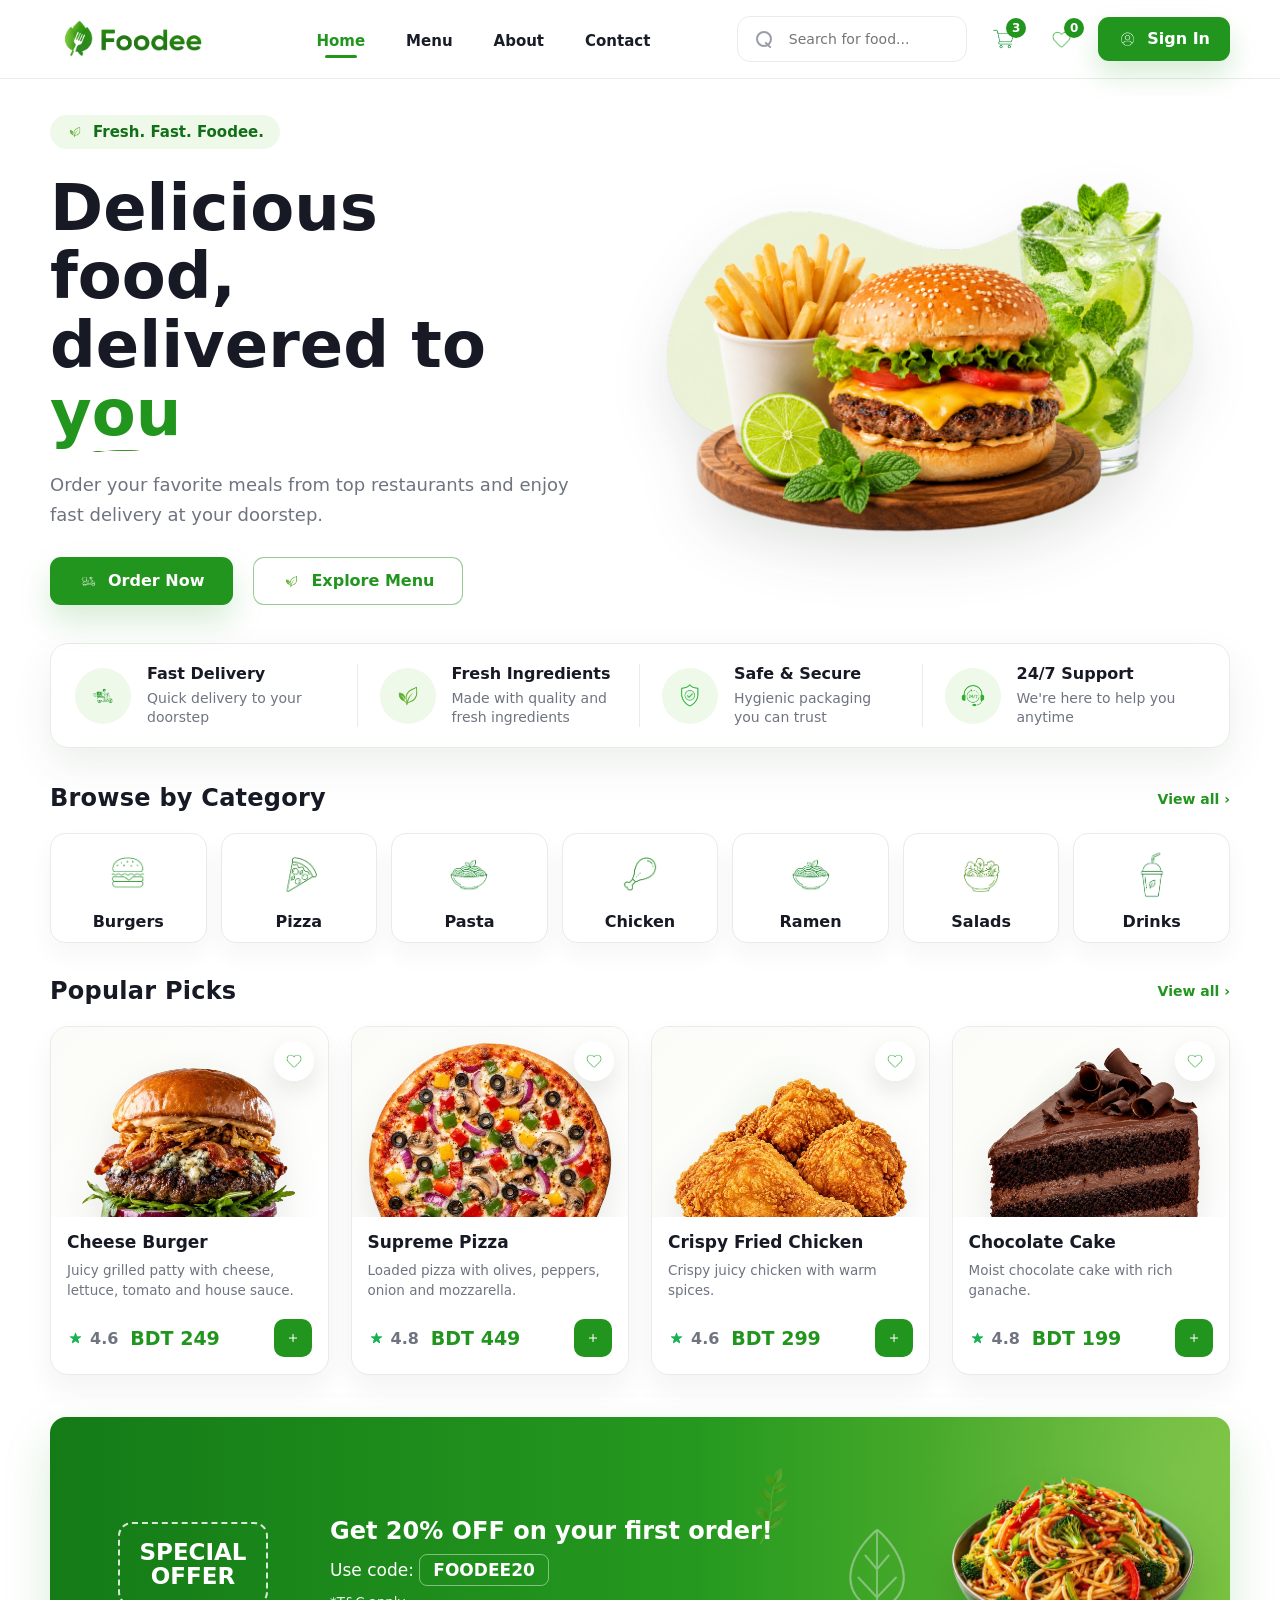
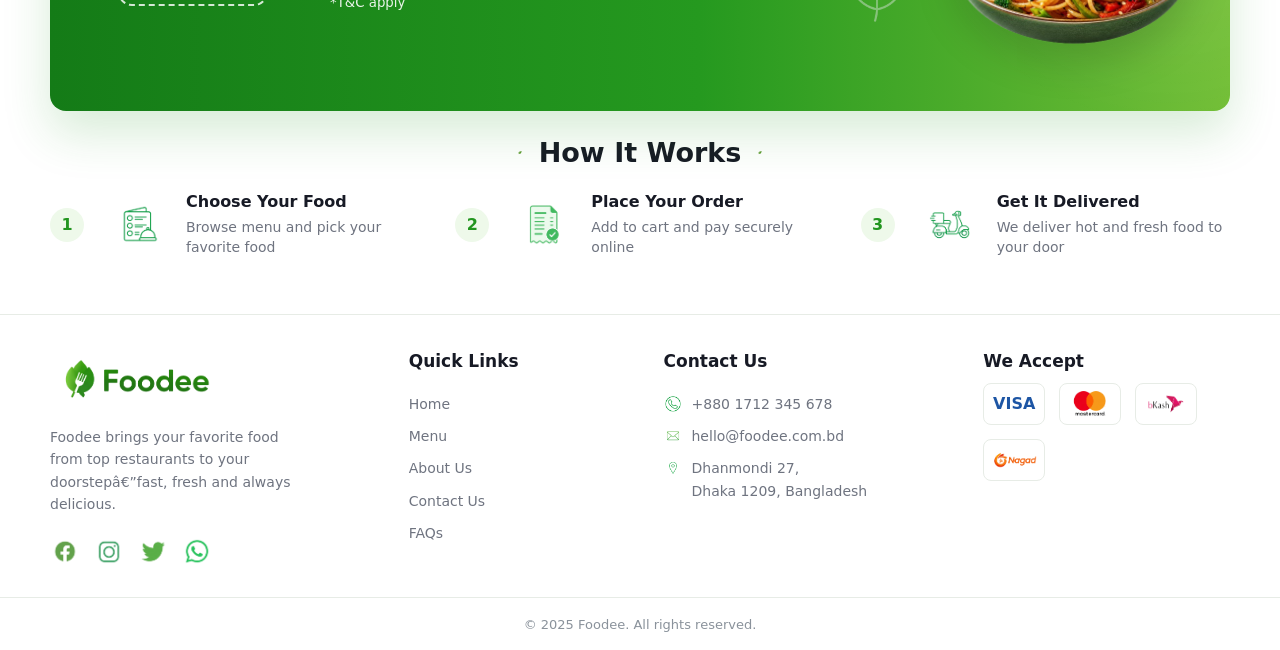
==== commit 866570da: "change to add to card,wishlist" ====
--- a/index.html
+++ b/index.html
@@ -47,7 +47,7 @@
       <section class="hero shell">
         <div class="hero-copy">
           <p class="eyebrow">
-            <img src="assets/decor/tiny-leaf.png" alt="" />Fresh. Fast. Foodee.
+            <img src="assets/icons/fresh-leaf.png" alt="" />Fresh. Fast. Foodee.
           </p>
           <h1>
             Delicious food,<br />delivered to
--- a/css/base.css
+++ b/css/base.css
@@ -134,15 +134,19 @@
   color: var(--ink);
   font-size: 14px;
 }
-.cart-button {
+.cart-button,
+.wishlist-nav-button {
   position: relative;
   width: 43px;
   height: 43px;
   display: grid;
   place-items: center;
 }
-.cart-button img { width: 34px; height: 34px; object-fit: contain; }
-.cart-button span {
+.cart-button img,
+.wishlist-nav-button img { width: 34px; height: 34px; object-fit: contain; }
+.wishlist-nav-button img { width: 27px; height: 27px; }
+.cart-button span,
+.wishlist-nav-button span {
   position: absolute;
   top: 0;
   right: -1px;
@@ -183,6 +187,13 @@
 .btn-primary { color: #fff; background: var(--green); box-shadow: 0 16px 32px rgba(34,149,31,0.18); }
 .btn-secondary { color: var(--green); background: #fff; border-color: rgba(34,149,31,0.48); }
 .btn-outline { color: var(--green); background: #fff; border-color: rgba(34,149,31,0.55); }
+.btn-outline.active {
+  color: #fff;
+  background: var(--green);
+  border-color: var(--green);
+  box-shadow: 0 16px 32px rgba(34,149,31,0.16);
+}
+.btn-outline.active img { filter: brightness(0) invert(1); }
 
 main { min-height: 60vh; }
 .section { margin-block: 34px; }
@@ -216,7 +227,7 @@
   font-weight: 800;
   font-size: 15px;
 }
-.eyebrow img { width: 20px; height: 20px; object-fit: contain; }
+.eyebrow img { width: 18px; height: 18px; object-fit: contain; }
 .decor-title span { color: var(--green); }
 .underlined-word {
   color: var(--green);
@@ -441,6 +452,11 @@
   box-shadow: 0 10px 24px rgba(22,38,20,.1);
 }
 .wish-btn img { width: 22px; height: 22px; object-fit: contain; }
+.wish-btn.active {
+  background: var(--green);
+  box-shadow: 0 14px 26px rgba(34,149,31,.22);
+}
+.wish-btn.active img { filter: brightness(0) invert(1); }
 .product-image-link {
   height: 170px;
   display: grid;
@@ -2996,3 +3012,204 @@
 
 /* === FOODEE_NAV_CART_SIGNIN_FIX_V3_END === */
 
+/* === FOODEE_WISHLIST_NAV_START === */
+.wishlist-nav-button {
+  color: var(--green);
+}
+
+.wishlist-nav-button span {
+  background: var(--green);
+  color: #fff;
+}
+
+@media (max-width: 920px) {
+  .header-actions,
+  .site-header.mobile-open .header-actions {
+    grid-template-columns: minmax(0,1fr) 42px 42px auto !important;
+  }
+
+  .wishlist-nav-button,
+  .site-header.mobile-open .wishlist-nav-button {
+    width: 42px !important;
+    min-width: 42px !important;
+    height: 42px !important;
+    display: grid !important;
+    place-items: center !important;
+    position: relative !important;
+  }
+
+  .wishlist-nav-button img {
+    width: 24px !important;
+    height: 24px !important;
+  }
+
+  .wishlist-nav-button span {
+    top: -7px !important;
+    right: -6px !important;
+    min-width: 18px !important;
+    height: 18px !important;
+    font-size: 10px !important;
+  }
+}
+
+@media (max-width: 520px) {
+  .header-actions,
+  .site-header.mobile-open .header-actions {
+    grid-template-columns: 40px 40px auto !important;
+  }
+
+  .header-actions .search-box,
+  .site-header.mobile-open .header-actions .search-box {
+    display: none !important;
+  }
+}
+
+@media (max-width: 430px) {
+  .wishlist-nav-button,
+  .site-header.mobile-open .wishlist-nav-button {
+    width: 40px !important;
+    min-width: 40px !important;
+    height: 40px !important;
+  }
+}
+/* === FOODEE_WISHLIST_NAV_END === */
+
+/* === FOODEE_FIXED_MOBILE_NAV_FOOTER_START === */
+@media (max-width: 920px) {
+  .header-shell,
+  .site-header.mobile-open .header-shell {
+    grid-template-columns: minmax(0, 1fr) auto 42px !important;
+    align-items: center !important;
+  }
+
+  .brand {
+    grid-column: 1 !important;
+    grid-row: 1 !important;
+  }
+
+  .header-actions,
+  .site-header.mobile-open .header-actions {
+    grid-column: 2 !important;
+    grid-row: 1 !important;
+    justify-self: end !important;
+    display: flex !important;
+    align-items: center !important;
+    width: auto !important;
+    gap: 8px !important;
+    order: initial !important;
+    padding: 0 !important;
+    border: 0 !important;
+    background: transparent !important;
+    box-shadow: none !important;
+  }
+
+  .header-actions .search-box,
+  .site-header.mobile-open .header-actions .search-box {
+    display: none !important;
+  }
+
+  .mobile-menu-toggle,
+  .site-header.mobile-open .mobile-menu-toggle {
+    grid-column: 3 !important;
+    grid-row: 1 !important;
+    justify-self: end !important;
+  }
+
+  .site-header .nav-links {
+    display: none !important;
+  }
+
+  .site-header.mobile-open .nav-links {
+    grid-column: 1 / -1 !important;
+    grid-row: 2 !important;
+  }
+
+  .cart-button,
+  .wishlist-nav-button,
+  .site-header.mobile-open .cart-button,
+  .site-header.mobile-open .wishlist-nav-button {
+    width: 42px !important;
+    min-width: 42px !important;
+    height: 42px !important;
+    display: grid !important;
+    place-items: center !important;
+    position: relative !important;
+  }
+}
+
+@media (max-width: 640px) {
+  .footer-inner {
+    grid-template-columns: minmax(0, 1fr) minmax(0, 1fr) !important;
+    gap: 24px 22px !important;
+    align-items: start !important;
+  }
+
+  .footer-brand {
+    grid-column: 1 / -1 !important;
+    grid-row: 1 !important;
+  }
+
+  .footer-brand p {
+    max-width: none !important;
+    width: 100% !important;
+    margin-bottom: 18px !important;
+  }
+
+  .footer-logo img {
+    margin-bottom: 14px !important;
+  }
+
+  .footer-brand .social-links {
+    justify-content: flex-start !important;
+  }
+
+  .footer-links {
+    grid-column: 1 !important;
+    grid-row: 2 !important;
+  }
+
+  .footer-contact {
+    grid-column: 2 !important;
+    grid-row: 2 !important;
+  }
+
+  .footer-payments {
+    grid-column: 1 / -1 !important;
+    grid-row: 3 !important;
+  }
+}
+
+@media (max-width: 430px) {
+  .header-shell,
+  .site-header.mobile-open .header-shell {
+    grid-template-columns: minmax(0, 1fr) auto 40px !important;
+    gap: 6px !important;
+  }
+
+  .header-actions,
+  .site-header.mobile-open .header-actions {
+    gap: 5px !important;
+  }
+
+  .cart-button,
+  .wishlist-nav-button,
+  .site-header.mobile-open .cart-button,
+  .site-header.mobile-open .wishlist-nav-button {
+    width: 38px !important;
+    min-width: 38px !important;
+    height: 38px !important;
+  }
+}
+
+@media (max-width: 360px) {
+  .brand img { width: 96px !important; }
+
+  .sign-in,
+  .site-header.mobile-open .sign-in {
+    min-width: 58px !important;
+    padding-inline: 7px !important;
+    font-size: 10px !important;
+  }
+}
+/* === FOODEE_FIXED_MOBILE_NAV_FOOTER_END === */
+
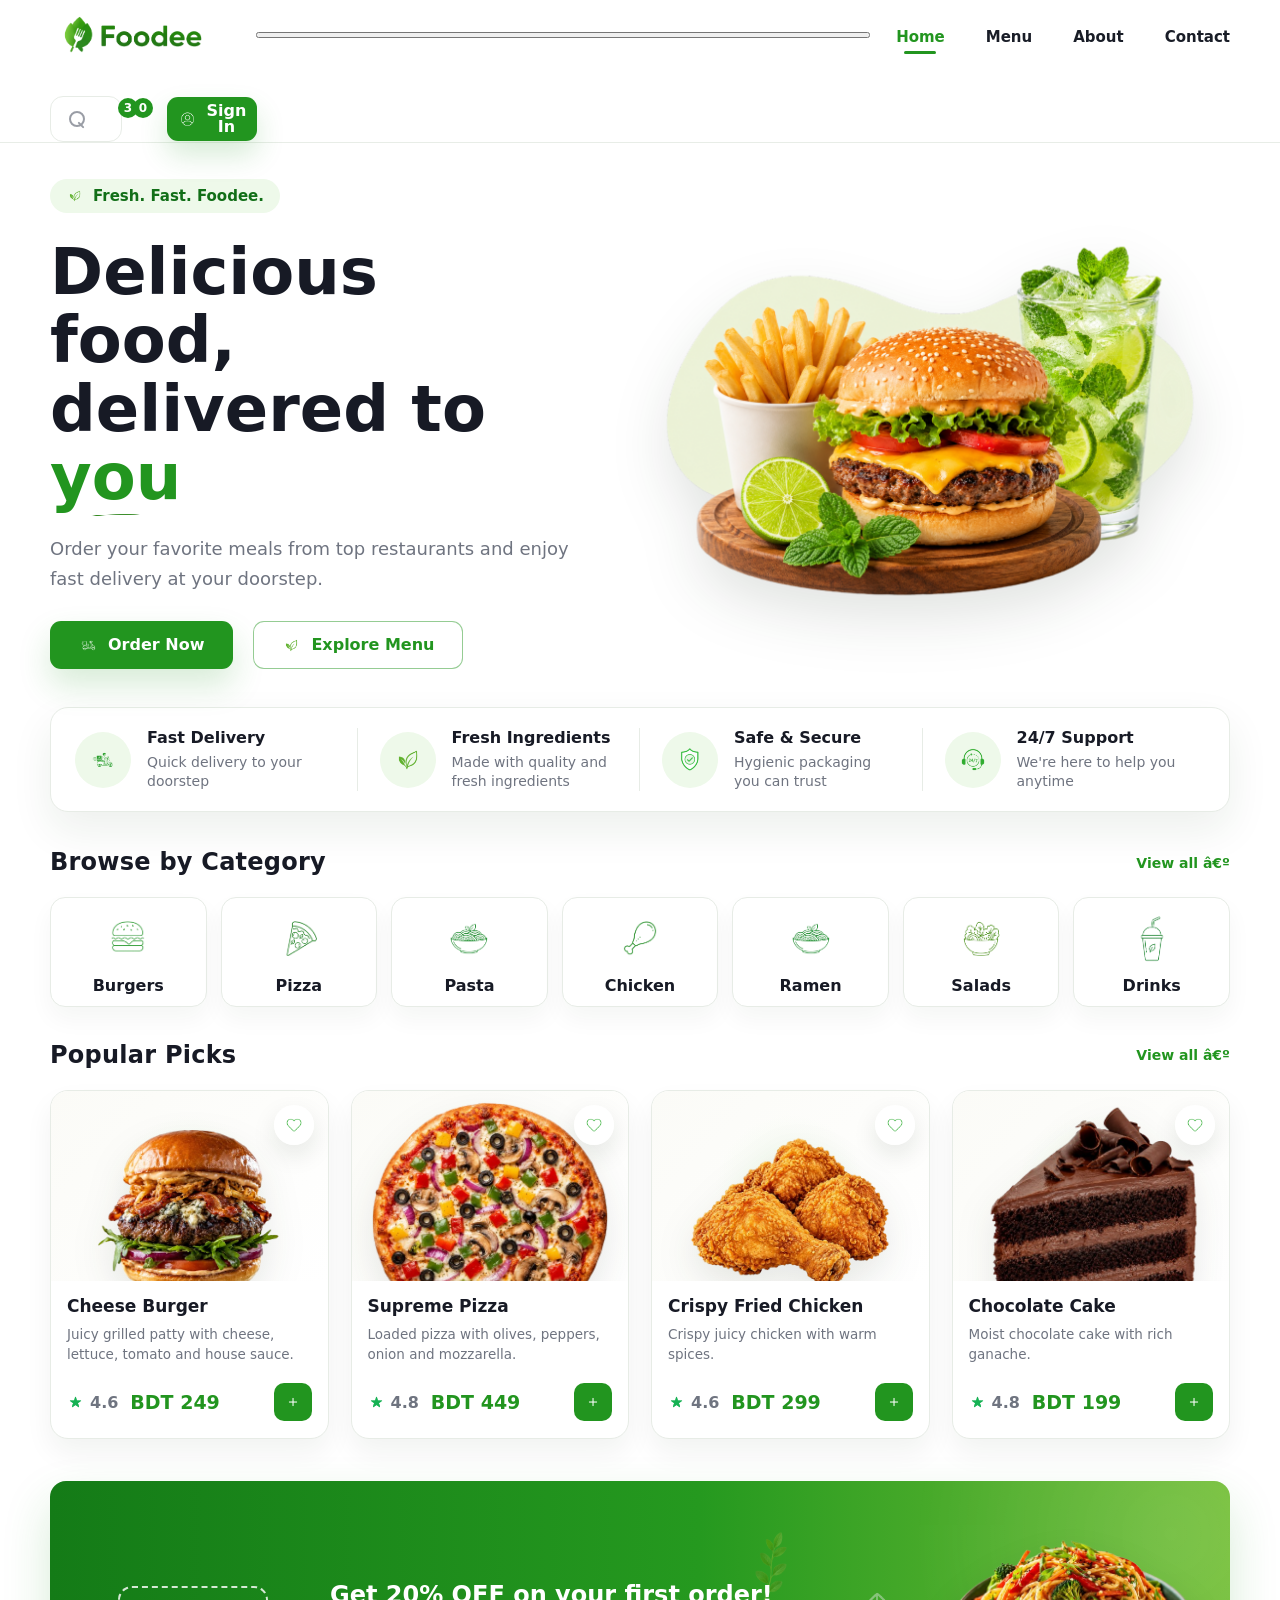
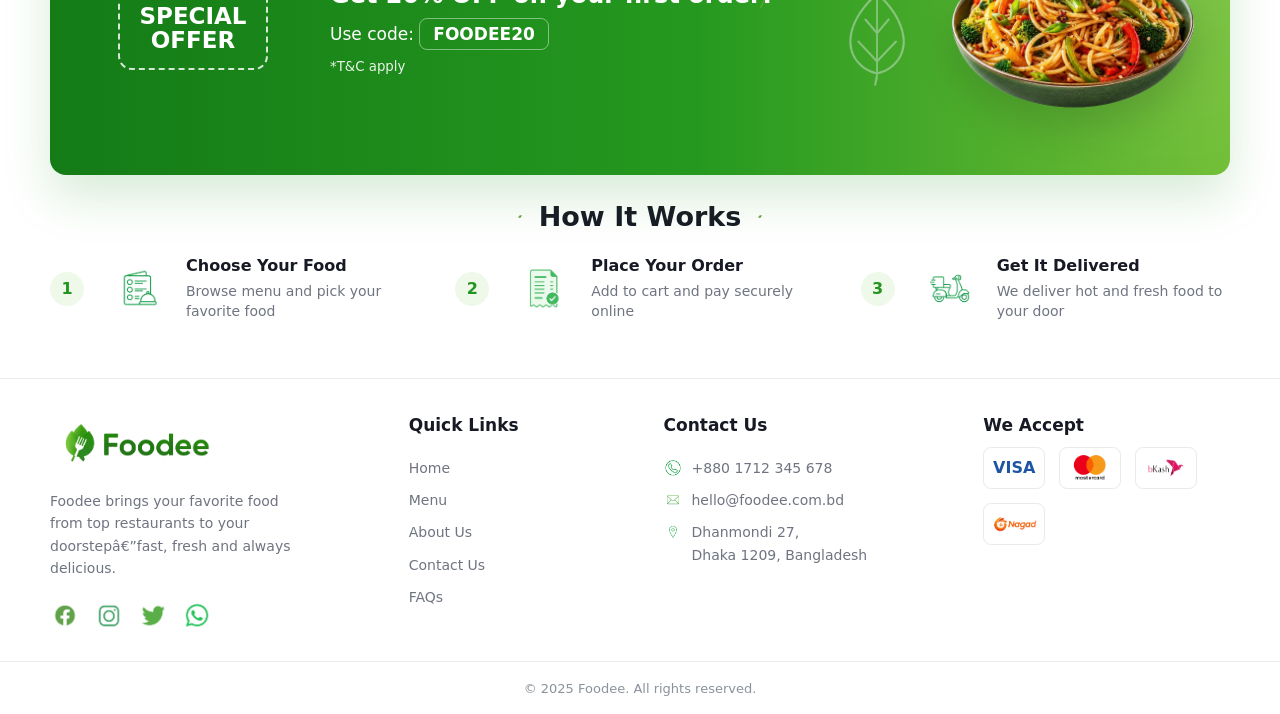
==== commit 01c59554: "chnage imagr,add to cart,add wishlist" ====
--- a/index.html
+++ b/index.html
@@ -1,4 +1,4 @@
-<!doctype html>
+﻿<!doctype html>
 <html lang="en">
   <head>
     <meta charset="UTF-8" />
@@ -9,7 +9,8 @@
       content="Foodee delivers fresh meals in Bangladesh fast."
     />
     <link rel="icon" type="image/png" href="assets/brand/logo-mark.png" />
-    <link rel="stylesheet" href="css/base.css" />
+    <link rel="stylesheet" href="css/common.css" />
+  <link rel="stylesheet" href="css/home.css" />
   </head>
   <body data-page="home">
     <header class="site-header">
@@ -19,9 +20,9 @@
         /></a>
         <nav class="nav-links" aria-label="Primary navigation">
           <a class="active" href="index.html">Home</a>
-          <a href="HTML/menu.html">Menu</a>
-          <a href="HTML/about.html">About</a>
-          <a href="HTML/contact.html">Contact</a>
+          <a href="html/menu.html">Menu</a>
+          <a href="html/about.html">About</a>
+          <a href="html/contact.html">Contact</a>
         </nav>
         <div class="header-actions">
           <label class="search-box" aria-label="Search food"
@@ -31,7 +32,7 @@
               type="search"
               placeholder="Search for food..."
           /></label>
-          <a class="cart-button" href="HTML/cart.html" aria-label="Open cart"
+          <a class="cart-button" href="html/cart.html" aria-label="Open cart"
             ><img src="assets/icons/cart.png" alt="" /><span data-cart-count
               >0</span
             ></a
@@ -58,18 +59,18 @@
             delivery at your doorstep.
           </p>
           <div class="hero-actions">
-            <a class="btn btn-primary" href="HTML/menu.html"
+            <a class="btn btn-primary" href="html/menu.html"
               ><img src="assets/icons/delivery-scooter.png" alt="" />Order
               Now</a
             >
-            <a class="btn btn-secondary" href="HTML/menu.html"
+            <a class="btn btn-secondary" href="html/menu.html"
               ><img src="assets/icons/fresh-leaf.png" alt="" />Explore Menu</a
             >
           </div>
         </div>
         <figure class="hero-image home-hero-image">
           <img
-            src="assets/hero/home-burger-combo.png"
+            src="assets/food/combos/home-burger-combo.png"
             alt="Foodee burger fries and lime drink combo"
           />
         </figure>
@@ -109,7 +110,7 @@
       <section class="section shell">
         <div class="section-head">
           <h2>Browse by Category</h2>
-          <a href="HTML/menu.html">View all ›</a>
+          <a href="html/menu.html">View all â€º</a>
         </div>
         <div class="category-grid" id="homeCategories"></div>
       </section>
@@ -117,7 +118,7 @@
       <section class="section shell">
         <div class="section-head">
           <h2>Popular Picks</h2>
-          <a href="HTML/menu.html">View all ›</a>
+          <a href="html/menu.html">View all â€º</a>
         </div>
         <div class="product-grid" id="homePicks"></div>
       </section>
--- a/css/common.css
+++ b/css/common.css
@@ -0,0 +1,1408 @@
+﻿:root {
+  --green: #22951f;
+  --green-dark: #126f18;
+  --green-soft: #eef9ea;
+  --green-wash: #f7fcf4;
+  --ink: #171a25;
+  --muted: #6f7480;
+  --line: #e7ece6;
+  --paper: #ffffff;
+  --shadow: 0 18px 42px rgba(28, 59, 29, 0.08);
+  --deep-shadow: 0 26px 70px rgba(18, 42, 20, 0.12);
+  --shell: 1120px;
+  --radius: 18px;
+}
+
+* { box-sizing: border-box; }
+html { scroll-behavior: smooth; }
+body {
+  margin: 0;
+  color: var(--ink);
+  background: #fff;
+  font-family: "Poppins", "Inter", "Segoe UI", system-ui, sans-serif;
+  overflow-x: hidden;
+}
+button, input, textarea, select { font: inherit; }
+button { cursor: pointer; }
+img { display: block; max-width: 100%; }
+a { color: inherit; text-decoration: none; }
+
+.shell,
+.footer-inner,
+.footer-bottom-inner,
+.header-shell {
+  width: min(var(--shell), calc(100% - 128px));
+  margin-inline: auto;
+}
+
+.site-header {
+  position: sticky;
+  top: 0;
+  z-index: 100;
+  min-height: 80px;
+  background: rgba(255,255,255,0.96);
+  border-bottom: 1px solid rgba(231,236,230,0.95);
+  backdrop-filter: blur(18px);
+}
+.header-shell {
+  min-height: 80px;
+  display: grid;
+  grid-template-columns: 178px 1fr auto;
+  align-items: center;
+  gap: 26px;
+}
+.brand img { width: 162px; height: auto; }
+.nav-links {
+  display: flex;
+  align-items: center;
+  justify-content: center;
+  gap: clamp(24px, 3.2vw, 42px);
+  font-weight: 700;
+  font-size: 15px;
+}
+.nav-links a {
+  position: relative;
+  padding: 28px 0 24px;
+  color: #191d27;
+  white-space: nowrap;
+}
+.nav-links a.active,
+.nav-links a:hover { color: var(--green); }
+.nav-links a.active::after {
+  content: "";
+  position: absolute;
+  left: 50%;
+  bottom: 16px;
+  width: 32px;
+  height: 3px;
+  border-radius: 99px;
+  background: var(--green);
+  transform: translateX(-50%);
+}
+.header-actions {
+  display: flex;
+  align-items: center;
+  gap: 17px;
+}
+.search-box,
+.menu-search {
+  display: flex;
+  align-items: center;
+  gap: 13px;
+  height: 46px;
+  padding-inline: 17px;
+  border: 1px solid var(--line);
+  border-radius: 13px;
+  background: #fff;
+}
+.search-box { width: 238px; }
+.search-icon {
+  width: 19px;
+  height: 19px;
+  position: relative;
+  flex: 0 0 auto;
+  opacity: .7;
+}
+.search-icon::before {
+  content: "";
+  position: absolute;
+  left: 1px;
+  top: 1px;
+  width: 12px;
+  height: 12px;
+  border: 2px solid var(--muted);
+  border-radius: 50%;
+}
+.search-icon::after {
+  content: "";
+  position: absolute;
+  right: 2px;
+  bottom: 3px;
+  width: 8px;
+  height: 2px;
+  border-radius: 99px;
+  background: var(--muted);
+  transform: rotate(45deg);
+}
+.search-box input,
+.menu-search input {
+  min-width: 0;
+  width: 100%;
+  border: 0;
+  outline: 0;
+  background: transparent;
+  color: var(--ink);
+  font-size: 14px;
+}
+.cart-button,
+.wishlist-nav-button {
+  position: relative;
+  width: 43px;
+  height: 43px;
+  display: grid;
+  place-items: center;
+}
+.cart-button img,
+.wishlist-nav-button img { width: 34px; height: 34px; object-fit: contain; }
+.wishlist-nav-button img { width: 27px; height: 27px; }
+.cart-button span,
+.wishlist-nav-button span {
+  position: absolute;
+  top: 0;
+  right: -1px;
+  min-width: 20px;
+  height: 20px;
+  display: grid;
+  place-items: center;
+  padding-inline: 6px;
+  border-radius: 99px;
+  background: var(--green);
+  color: #fff;
+  font-size: 12px;
+  font-weight: 800;
+}
+.sign-in,
+.btn {
+  min-height: 48px;
+  border-radius: 11px;
+  display: inline-flex;
+  align-items: center;
+  justify-content: center;
+  gap: 10px;
+  font-weight: 800;
+  line-height: 1;
+}
+.sign-in {
+  padding: 0 24px;
+  border: 0;
+  color: #fff;
+  background: var(--green);
+  box-shadow: 0 14px 28px rgba(34,149,31,0.18);
+}
+.sign-in img,
+.btn img { width: 19px; height: 19px; object-fit: contain; }
+.sign-in img,
+.btn-primary img { filter: brightness(0) invert(1); }
+.btn { padding: 0 28px; border: 1px solid transparent; }
+.btn-primary { color: #fff; background: var(--green); box-shadow: 0 16px 32px rgba(34,149,31,0.18); }
+.btn-secondary { color: var(--green); background: #fff; border-color: rgba(34,149,31,0.48); }
+.btn-outline { color: var(--green); background: #fff; border-color: rgba(34,149,31,0.55); }
+.btn-outline.active {
+  color: #fff;
+  background: var(--green);
+  border-color: var(--green);
+  box-shadow: 0 16px 32px rgba(34,149,31,0.16);
+}
+.btn-outline.active img { filter: brightness(0) invert(1); }
+
+main { min-height: 60vh; }
+.section { margin-block: 34px; }
+.section-head {
+  display: flex;
+  align-items: center;
+  justify-content: space-between;
+  gap: 20px;
+  margin-bottom: 20px;
+}
+.section-head h2 {
+  margin: 0;
+  font-size: 24px;
+  line-height: 1.2;
+  letter-spacing: .01em;
+}
+.section-head a {
+  color: var(--green);
+  font-weight: 800;
+  font-size: 14px;
+}
+.eyebrow {
+  display: inline-flex;
+  align-items: center;
+  gap: 9px;
+  margin: 0 0 25px;
+  padding: 8px 16px;
+  border-radius: 999px;
+  background: var(--green-soft);
+  color: var(--green-dark);
+  font-weight: 800;
+  font-size: 15px;
+}
+.eyebrow img { width: 18px; height: 18px; object-fit: contain; }
+.decor-title span { color: var(--green); }
+.underlined-word {
+  color: var(--green);
+  position: relative;
+  display: inline-block;
+}
+.underlined-word::after,
+.decor-title span::after {
+  content: "";
+  position: absolute;
+  left: 4px;
+  right: 3px;
+  bottom: -8px;
+  height: 10px;
+  background: url("../assets/decor/green-underline.png") center / 100% 100% no-repeat;
+  pointer-events: none;
+}
+
+/* Shared hero food art */
+.hero-art {
+  position: relative;
+  min-height: 370px;
+  isolation: isolate;
+}
+.hero-art::before {
+  content: "";
+  position: absolute;
+  z-index: 0;
+  left: 8%;
+  right: 4%;
+  top: 12%;
+  height: 70%;
+  border-radius: 46% 54% 42% 58% / 52% 44% 56% 48%;
+  background: rgba(235,247,228,0.95);
+  transform: rotate(-5deg);
+}
+.hero-art::after {
+  content: "";
+  position: absolute;
+  z-index: 1;
+  left: 20%;
+  top: 9%;
+  width: 92px;
+  height: 92px;
+  background: url("../assets/decor/outline-leaf.png") center / contain no-repeat;
+  opacity: .22;
+}
+.hero-art img { position: absolute; object-fit: contain; }
+.art-fries { left: 15%; top: 38%; width: 21%; z-index: 3; filter: drop-shadow(0 18px 20px rgba(70, 52, 20, .12)); }
+.art-burger { left: 31%; bottom: 12%; width: 39%; z-index: 5; filter: drop-shadow(0 22px 22px rgba(88, 63, 26, .15)); }
+.art-board { left: 35%; bottom: 6%; width: 34%; z-index: 4; opacity: .96; filter: drop-shadow(0 18px 15px rgba(70, 52, 20, .12)); }
+.art-drink { right: 9%; bottom: 11%; width: 20%; z-index: 4; filter: drop-shadow(0 18px 20px rgba(56, 98, 43, .14)); }
+.art-lime { right: 5%; bottom: 10%; width: 11%; z-index: 6; }
+.art-mint { right: 9%; top: 16%; width: 11%; z-index: 6; }
+.hero-art.small { min-height: 340px; }
+.hero-art.small .art-fries { left: 13%; top: 36%; width: 22%; }
+.hero-art.small .art-burger { left: 29%; bottom: 10%; width: 42%; }
+.hero-art.small .art-board { left: 33%; bottom: 5%; width: 36%; }
+.hero-art.small .art-drink { width: 21%; right: 7%; bottom: 10%; }
+.hero-art.small .art-lime { right: 3%; bottom: 9%; width: 12%; }
+.hero-art.small .art-mint { right: 8%; top: 15%; width: 12%; }
+
+.hero,
+.menu-hero,
+.contact-hero,
+.about-hero,
+.page-title,
+.success-hero {
+  position: relative;
+  overflow: hidden;
+}
+.hero::before,
+.menu-hero::before,
+.contact-hero::before,
+.about-hero::before,
+.page-title::before,
+.success-hero::before {
+  content: "";
+  position: absolute;
+  left: -72px;
+  top: 64px;
+  width: 170px;
+  height: 210px;
+  background: url("../assets/decor/outline-leaf.png") center / contain no-repeat;
+  opacity: .22;
+  pointer-events: none;
+}
+.hero::after,
+.menu-hero::after,
+.contact-hero::after,
+.about-hero::after,
+.page-title::after,
+.success-hero::after {
+  content: "";
+  position: absolute;
+  right: 2%;
+  top: 42px;
+  width: 360px;
+  height: 220px;
+  background: url("../assets/decor/green-blob.png") center / contain no-repeat;
+  opacity: .36;
+  pointer-events: none;
+  z-index: 0;
+}
+.hero > *,
+.menu-hero > *,
+.contact-hero > *,
+.about-hero > *,
+.page-title > *,
+.success-hero > * { position: relative; z-index: 1; }
+.hero-copy,
+.menu-hero > div:first-child,
+.contact-hero > div:first-child,
+.about-hero > div:first-child,
+.page-title > * { max-width: 100%; }
+
+
+
+.service-strip {
+  display: grid;
+  grid-template-columns: repeat(4, minmax(0, 1fr));
+  align-items: center;
+  gap: 0;
+  margin: 26px auto 36px;
+  padding: 20px 24px;
+  border: 1px solid var(--line);
+  border-radius: 18px;
+  background: #fff;
+  box-shadow: var(--shadow);
+}
+.service-strip article {
+  min-width: 0;
+  display: flex;
+  align-items: center;
+  gap: 16px;
+  padding: 0 22px;
+}
+.service-strip article:first-child { padding-left: 0; }
+.service-strip article:last-child { padding-right: 0; }
+.service-strip article:not(:last-child) { border-right: 1px solid var(--line); }
+.service-strip img {
+  width: 56px;
+  height: 56px;
+  flex: 0 0 56px;
+  padding: 12px;
+  border-radius: 50%;
+  background: var(--green-soft);
+  object-fit: contain;
+}
+.service-strip h3 { margin: 0 0 6px; font-size: 16px; line-height: 1.2; }
+.service-strip p { margin: 0; color: var(--muted); font-size: 14px; line-height: 1.35; }
+
+.product-grid {
+  display: grid;
+  grid-template-columns: repeat(4, minmax(0,1fr));
+  gap: 22px;
+}
+.product-card {
+  position: relative;
+  overflow: hidden;
+  border: 1px solid var(--line);
+  border-radius: 16px;
+  background: #fff;
+  box-shadow: 0 14px 28px rgba(23,42,24,.055);
+}
+.wish-btn {
+  position: absolute;
+  z-index: 2;
+  right: 14px;
+  top: 14px;
+  width: 40px;
+  height: 40px;
+  display: grid;
+  place-items: center;
+  border: 0;
+  border-radius: 50%;
+  background: rgba(255,255,255,.95);
+  box-shadow: 0 10px 24px rgba(22,38,20,.1);
+}
+.wish-btn img { width: 22px; height: 22px; object-fit: contain; }
+.wish-btn.active {
+  background: var(--green);
+  box-shadow: 0 14px 26px rgba(34,149,31,.22);
+}
+.wish-btn.active img { filter: brightness(0) invert(1); }
+.product-image-link {
+  height: 170px;
+  display: grid;
+  place-items: center;
+  overflow: hidden;
+  background:
+    radial-gradient(circle at 50% 45%, rgba(238,249,234,.9), transparent 42%),
+    linear-gradient(135deg, #fbfbf7, #ffffff);
+}
+.product-image {
+  width: 82%;
+  height: 82%;
+  object-fit: contain;
+  filter: drop-shadow(0 16px 18px rgba(34, 35, 20, .10));
+  transform: scale(1.18);
+}
+.product-card[data-id="pizza"] .product-image,
+.product-card[data-id="cake"] .product-image,
+.product-card[data-id="salad"] .product-image { width: 100%; height: 100%; transform: scale(1.12); }
+.product-card[data-id="fries"] .product-image,
+.product-card[data-id="drink"] .product-image { transform: scale(1.08); }
+.product-body { padding: 15px 16px 17px; }
+.product-body h3 { margin: 0 0 8px; font-size: 17px; line-height: 1.25; }
+.product-body p { margin: 0 0 16px; min-height: 42px; color: var(--muted); font-size: 13.5px; line-height: 1.45; }
+.product-bottom {
+  display: grid;
+  grid-template-columns: auto 1fr auto;
+  align-items: center;
+  gap: 12px;
+}
+.rating { display: inline-flex; align-items: center; gap: 6px; color: var(--muted); font-weight: 700; }
+.rating img { width: 17px; height: 17px; object-fit: contain; }
+.price { color: var(--green); font-size: 19px; font-weight: 900; white-space: nowrap; }
+.add-cart {
+  width: 38px;
+  height: 38px;
+  display: grid;
+  place-items: center;
+  border: 0;
+  border-radius: 10px;
+  background: var(--green);
+}
+.add-cart img { width: 18px; height: 18px; object-fit: contain; filter: brightness(0) invert(1); }
+
+.contact-card,
+.form-card,
+.map-card,
+.cart-panel,
+.summary-card,
+.checkout-panel,
+.checkout-summary,
+.tracking-card,
+.order-info-card,
+.estimated-card {
+  border: 1px solid var(--line);
+  border-radius: 18px;
+  background: #fff;
+  box-shadow: 0 18px 42px rgba(23,42,24,.045);
+}
+.contact-card,
+.form-card { padding: 28px; }
+.contact-card h2,
+.form-card h2 { margin: 0 0 22px; font-size: 24px; }
+.info-list { display: grid; gap: 18px; }
+.info-item {
+  display: grid;
+  grid-template-columns: 64px 1fr;
+  gap: 16px;
+  align-items: center;
+  padding: 15px 18px;
+  border: 1px solid var(--line);
+  border-radius: 14px;
+}
+.info-item img { width: 52px; height: 52px; padding: 12px; border-radius: 50%; background: var(--green-soft); object-fit: contain; }
+.info-item h3 { margin: 0 0 5px; font-size: 16px; }
+.info-item p { margin: 0; color: var(--muted); line-height: 1.45; }
+.info-item .social-links img { width: 30px; height: 30px; padding: 0; background: transparent; border-radius: 0; }
+.form-grid { display: grid; gap: 18px; }
+.form-field { display: grid; gap: 9px; }
+.form-field label { font-weight: 700; }
+.form-field input,
+.form-field textarea {
+  width: 100%;
+  border: 1px solid var(--line);
+  border-radius: 11px;
+  outline: 0;
+  padding: 14px 18px;
+  background: #fff;
+  color: var(--ink);
+}
+.form-field textarea { min-height: 145px; resize: vertical; }
+
+.qty-control {
+  height: 48px;
+  display: inline-grid;
+  grid-template-columns: 42px 42px 42px;
+  align-items: center;
+  justify-items: center;
+  border: 1px solid var(--line);
+  border-radius: 11px;
+  background: #fff;
+}
+.qty-control button { border: 0; background: transparent; color: var(--green); font-size: 22px; width: 100%; height: 100%; }
+
+.empty-state { padding: 45px; color: var(--muted); text-align: center; border: 1px dashed var(--line); border-radius: 16px; }
+
+/* Footer */
+.site-footer {
+  margin-top: 56px;
+  border-top: 1px solid var(--line);
+  background: #fff;
+}
+.footer-inner {
+  display: grid;
+  grid-template-columns: 1.22fr .7fr 1fr .9fr;
+  gap: 60px;
+  padding: 36px 0 30px;
+}
+.footer-logo img { width: 172px; margin-bottom: 18px; }
+.footer-brand p,
+.footer-links a,
+.footer-contact p { color: var(--muted); font-size: 14px; line-height: 1.6; }
+.footer-brand p { max-width: 250px; margin: 0 0 22px; }
+.footer-links,
+.footer-contact { display: flex; flex-direction: column; gap: 10px; }
+.footer-links h3,
+.footer-contact h3,
+.footer-payments h3 { margin: 0 0 12px; font-size: 17px; }
+.footer-contact p { display: flex; gap: 10px; align-items: flex-start; margin: 0; }
+.footer-contact img { width: 18px; height: 18px; object-fit: contain; margin-top: 2px; }
+.social-links,
+.payment-links { display: flex; align-items: center; gap: 14px; flex-wrap: wrap; }
+.social-links img { width: 30px; height: 30px; object-fit: contain; }
+.payment-links img,
+.payment-links span { width: 62px; height: 42px; display: grid; place-items: center; border: 1px solid var(--line); border-radius: 8px; object-fit: contain; background: #fff; color: #1d55a4; font-weight: 900; }
+.footer-bottom { border-top: 1px solid var(--line); }
+.footer-bottom-inner { min-height: 52px; display: grid; place-items: center; }
+.footer-bottom p { margin: 0; color: #8a929b; font-size: 13px; }
+
+/* Auth modal */
+.modal-backdrop {
+  position: fixed;
+  inset: 0;
+  z-index: 200;
+  display: none;
+  place-items: center;
+  padding: 18px;
+  background: rgba(15, 18, 26, .46);
+  backdrop-filter: blur(6px);
+}
+.modal-backdrop.open { display: grid; }
+.auth-dialog {
+  position: relative;
+  width: min(500px, 100%);
+  max-height: min(92vh, 760px);
+  overflow: hidden;
+  padding: 24px 28px 20px;
+  border-radius: 20px;
+  background: #fff;
+  box-shadow: var(--deep-shadow);
+}
+.auth-dialog::before { content:""; position:absolute; right:22px; top:18px; width:82px; height:82px; background:url("../assets/decor/outline-leaf.png") center/contain no-repeat; opacity:.16; }
+.auth-dialog::after { content:""; position:absolute; left:18px; bottom:16px; width:74px; height:74px; background:url("../assets/decor/outline-leaf.png") center/contain no-repeat; opacity:.12; transform:rotate(180deg); }
+.close-modal { position: absolute; right: 12px; top: 8px; z-index: 2; width: 34px; height: 34px; border: 0; background: transparent; color: var(--muted); font-size: 26px; }
+.auth-panel { position: relative; z-index: 1; text-align: center; }
+.auth-logo { width: 150px; margin: 0 auto 10px; }
+.auth-panel h2 { margin: 0 0 8px; font-size: 28px; line-height: 1.12; }
+.auth-panel p { margin: 0 0 16px; color: var(--muted); line-height: 1.45; font-size: 14px; }
+.auth-panel form { display: grid; gap: 10px; }
+.input-icon { height: 52px; display: flex; align-items: center; gap: 10px; padding: 0 14px; border: 1px solid var(--line); border-radius: 10px; background: #fff; }
+.input-icon img { width: 20px; height: 20px; object-fit: contain; flex: 0 0 auto; }
+.input-icon input { min-width: 0; width: 100%; border: 0; outline: 0; background: transparent; font-size: 14px; }
+.forgot-link { justify-self: end; color: var(--green); font-weight: 800; font-size: 12px; }
+.check-label { display: flex !important; align-items: flex-start; gap: 8px; color: var(--muted); text-align: left; font-size: 13px; }
+.check-label input { width: 18px; height: 18px; margin-top: 1px; }
+.check-label span,
+.auth-panel p button { border: 0; padding: 0; background: transparent; color: var(--green); font-weight: 800; }
+.divider { display: grid; place-items: center; margin: 18px 0 12px; color: var(--muted); font-size: 13px; }
+.divider::before { content:""; grid-area:1/1; width:100%; height:1px; background:var(--line); }
+.divider span { grid-area:1/1; padding:0 16px; background:#fff; }
+.social-auth { display: grid; grid-template-columns: repeat(3,1fr); gap: 10px; margin-bottom: 12px; }
+.social-auth button { height: 44px; border: 1px solid var(--line); border-radius: 10px; background:#fff; display:flex; align-items:center; justify-content:center; gap:7px; font-weight:700; font-size: 13px; }
+.social-auth img { width: 18px; height: 18px; object-fit: contain; }
+.hidden { display: none !important; }
+.toast { position: fixed; left: 50%; bottom: 24px; z-index: 250; opacity: 0; pointer-events: none; transform: translate(-50%, 14px); transition: .2s ease; padding: 13px 18px; border-radius: 999px; color: #fff; background: var(--green); font-weight: 800; box-shadow: var(--shadow); }
+.toast.show { opacity: 1; transform: translate(-50%,0); }
+
+
+/* =========================================================
+   FINAL RESPONSIVE OVERRIDES â€” clean hero images + all screens
+   ========================================================= */
+:root {
+  --shell: 1180px;
+  --header-h: 78px;
+}
+
+html, body {
+  width: 100%;
+  max-width: 100%;
+  overflow-x: hidden;
+}
+
+.shell,
+.footer-inner,
+.footer-bottom-inner,
+.header-shell {
+  width: min(var(--shell), calc(100% - 48px));
+  margin-inline: auto;
+}
+
+/* Header */
+.site-header {
+  min-height: var(--header-h);
+}
+.header-shell {
+  min-height: var(--header-h);
+  grid-template-columns: 180px minmax(250px, 1fr) auto;
+}
+.brand img { width: 164px; }
+.header-actions { gap: 15px; }
+.search-box { width: clamp(190px, 18vw, 250px); }
+.sign-in { min-height: 44px; padding: 0 20px; }
+
+
+/* Product/menu grids with more items */
+.product-grid {
+  grid-template-columns: repeat(4, minmax(0, 1fr));
+  gap: 22px;
+}
+.product-card {
+  border-radius: 18px;
+}
+.product-image-link {
+  height: 190px;
+  background:
+    radial-gradient(circle at 50% 52%, rgba(238,249,234,.95), transparent 44%),
+    linear-gradient(135deg, #fbfbf7, #ffffff);
+}
+.product-image {
+  width: 88%;
+  height: 88%;
+  transform: none;
+}
+.product-card[data-id*="pizza"] .product-image,
+.product-card[data-id*="cake"] .product-image,
+.product-card[data-id*="salad"] .product-image,
+.product-card[data-id*="ramen"] .product-image,
+.product-card[data-id*="soup"] .product-image {
+  width: 94%;
+  height: 94%;
+  transform: none;
+}
+.product-card[data-id*="drink"] .product-image,
+.product-card[data-id*="mojito"] .product-image,
+.product-card[data-id*="shake"] .product-image,
+.product-card[data-id*="latte"] .product-image,
+.product-card[data-id*="mocktail"] .product-image {
+  width: 82%;
+  height: 82%;
+  transform: none;
+}
+
+
+/* Modal fits without scrolling on normal laptop screens */
+.auth-dialog {
+  width: min(500px, calc(100vw - 32px));
+  max-height: min(92vh, 730px);
+  overflow-y: auto;
+  padding: 24px 28px 18px;
+}
+.auth-logo { width: 142px; margin-bottom: 8px; }
+.auth-panel h2 { font-size: 28px; }
+.input-icon { height: 50px; }
+.social-auth button { height: 42px; }
+
+/* Better footer on all widths */
+.footer-inner {
+  grid-template-columns: 1.15fr .75fr 1fr .95fr;
+}
+
+
+/* === FOODEE_FLOATING_MENU_FIX_START === */
+
+/* Phone header: cart + sign in stay visible, search hidden, nav in floating popup */
+@media (max-width: 920px) {
+  .site-header {
+    position: sticky !important;
+    top: 0 !important;
+    z-index: 9999 !important;
+    background: rgba(255,255,255,.98) !important;
+    border-bottom: 1px solid var(--line) !important;
+    backdrop-filter: blur(12px) !important;
+  }
+
+  .header-shell {
+    position: relative !important;
+    width: min(100% - 24px, 560px) !important;
+    min-height: 68px !important;
+    padding: 10px 0 !important;
+    display: grid !important;
+    grid-template-columns: minmax(0,1fr) 42px auto 42px !important;
+    gap: 8px !important;
+    align-items: center !important;
+  }
+
+  .brand {
+    grid-column: 1 !important;
+    grid-row: 1 !important;
+    min-width: 0 !important;
+  }
+
+  .brand img {
+    width: 132px !important;
+    height: auto !important;
+  }
+
+  .header-actions {
+    grid-column: 2 / 4 !important;
+    grid-row: 1 !important;
+    justify-self: end !important;
+    display: flex !important;
+    align-items: center !important;
+    gap: 8px !important;
+    width: auto !important;
+    padding: 0 !important;
+  }
+
+  .header-actions .search-box {
+    display: none !important;
+  }
+
+  .cart-button {
+    width: 42px !important;
+    height: 42px !important;
+    display: grid !important;
+    place-items: center !important;
+    border: 1px solid var(--line) !important;
+    border-radius: 13px !important;
+    background: #fff !important;
+  }
+
+  .cart-button img {
+    width: 26px !important;
+    height: 26px !important;
+  }
+
+  .cart-button span {
+    top: -6px !important;
+    right: -5px !important;
+    min-width: 18px !important;
+    height: 18px !important;
+    font-size: 11px !important;
+  }
+
+  .sign-in {
+    min-height: 42px !important;
+    height: 42px !important;
+    padding: 0 12px !important;
+    border-radius: 13px !important;
+    font-size: 13px !important;
+    white-space: nowrap !important;
+  }
+
+  .sign-in img {
+    width: 15px !important;
+    height: 15px !important;
+  }
+
+  .mobile-menu-toggle {
+    grid-column: 4 !important;
+    grid-row: 1 !important;
+    display: inline-flex !important;
+    flex-direction: column !important;
+    align-items: center !important;
+    justify-content: center !important;
+    gap: 5px !important;
+    width: 42px !important;
+    height: 42px !important;
+    padding: 0 !important;
+    border: 0 !important;
+    border-radius: 13px !important;
+    background: var(--green) !important;
+    box-shadow: 0 10px 22px rgba(34,149,31,.18) !important;
+  }
+
+  .mobile-menu-toggle::before,
+  .mobile-menu-toggle::after,
+  .mobile-menu-toggle span::before,
+  .mobile-menu-toggle span::after {
+    display: none !important;
+    content: none !important;
+  }
+
+  .mobile-menu-toggle span {
+    display: block !important;
+    width: 19px !important;
+    height: 2px !important;
+    margin: 0 !important;
+    border-radius: 999px !important;
+    background: #fff !important;
+    transform-origin: center !important;
+    transition: transform .18s ease, opacity .18s ease !important;
+  }
+
+  .mobile-menu-toggle.is-open span:nth-child(1) {
+    transform: translateY(7px) rotate(45deg) !important;
+  }
+
+  .mobile-menu-toggle.is-open span:nth-child(2) {
+    opacity: 0 !important;
+  }
+
+  .mobile-menu-toggle.is-open span:nth-child(3) {
+    transform: translateY(-7px) rotate(-45deg) !important;
+  }
+
+  .site-header .nav-links {
+    display: none !important;
+  }
+
+  .site-header.mobile-open .nav-links {
+    position: absolute !important;
+    top: calc(100% + 10px) !important;
+    right: 0 !important;
+    z-index: 10000 !important;
+    display: grid !important;
+    grid-template-columns: 1fr !important;
+    gap: 8px !important;
+    width: min(235px, calc(100vw - 24px)) !important;
+    padding: 10px !important;
+    border: 1px solid var(--line) !important;
+    border-radius: 16px !important;
+    background: #fff !important;
+    box-shadow: 0 24px 58px rgba(16, 35, 18, .16) !important;
+  }
+
+  .site-header.mobile-open .nav-links::before {
+    content: "" !important;
+    position: absolute !important;
+    top: -7px !important;
+    right: 16px !important;
+    width: 14px !important;
+    height: 14px !important;
+    background: #fff !important;
+    border-left: 1px solid var(--line) !important;
+    border-top: 1px solid var(--line) !important;
+    transform: rotate(45deg) !important;
+  }
+
+  .site-header.mobile-open .nav-links a {
+    position: relative !important;
+    z-index: 1 !important;
+    display: flex !important;
+    align-items: center !important;
+    justify-content: space-between !important;
+    min-height: 44px !important;
+    padding: 0 14px !important;
+    border: 1px solid transparent !important;
+    border-radius: 12px !important;
+    background: #fff !important;
+    color: var(--ink) !important;
+    font-size: 14px !important;
+    font-weight: 800 !important;
+  }
+
+  .site-header.mobile-open .nav-links a.active,
+  .site-header.mobile-open .nav-links a:hover {
+    border-color: rgba(34,149,31,.22) !important;
+    background: var(--green-soft) !important;
+    color: var(--green) !important;
+  }
+
+  .site-header.mobile-open .nav-links a::after {
+    display: none !important;
+    content: none !important;
+  }
+}
+
+@media (max-width: 430px) {
+  .header-shell {
+    width: min(100% - 18px, 560px) !important;
+    grid-template-columns: minmax(0,1fr) 38px auto 40px !important;
+    gap: 6px !important;
+  }
+
+  .brand img {
+    width: 118px !important;
+  }
+
+  .cart-button {
+    width: 38px !important;
+    height: 40px !important;
+  }
+
+  .sign-in {
+    min-height: 40px !important;
+    height: 40px !important;
+    padding: 0 10px !important;
+    font-size: 12px !important;
+  }
+
+  .mobile-menu-toggle {
+    width: 40px !important;
+    height: 40px !important;
+  }
+}
+
+@media (max-width: 360px) {
+  .brand img { width: 106px !important; }
+  .sign-in { padding: 0 8px !important; }
+}
+/* === FOODEE_FLOATING_MENU_FIX_END === */
+
+/* === FOODEE_NAV_CART_SIGNIN_FIX_V3_START === */
+
+@media (max-width: 920px) {
+  .site-header {
+    position: sticky !important;
+    top: 0 !important;
+    z-index: 9999 !important;
+    min-height: auto !important;
+    background: rgba(255,255,255,.98) !important;
+    border-bottom: 1px solid var(--line) !important;
+    backdrop-filter: blur(12px) !important;
+  }
+
+  .header-shell {
+    position: relative !important;
+    width: min(100% - 24px, 560px) !important;
+    min-height: 66px !important;
+    padding: 10px 0 !important;
+    display: grid !important;
+    grid-template-columns: minmax(0,1fr) auto 42px !important;
+    gap: 10px !important;
+    align-items: center !important;
+  }
+
+  .brand {
+    grid-column: 1 !important;
+    grid-row: 1 !important;
+    min-width: 0 !important;
+  }
+
+  .brand img {
+    width: 132px !important;
+    height: auto !important;
+  }
+
+  .header-actions,
+  .site-header.mobile-open .header-actions {
+    grid-column: 2 !important;
+    grid-row: 1 !important;
+    justify-self: end !important;
+    display: flex !important;
+    grid-template-columns: none !important;
+    align-items: center !important;
+    gap: 8px !important;
+    width: auto !important;
+    padding: 0 !important;
+    border: 0 !important;
+  }
+
+  .header-actions .search-box,
+  .site-header.mobile-open .header-actions .search-box {
+    display: none !important;
+  }
+
+  .cart-button,
+  .site-header.mobile-open .cart-button {
+    position: relative !important;
+    width: 42px !important;
+    min-width: 42px !important;
+    height: 42px !important;
+    display: grid !important;
+    place-items: center !important;
+    border: 1px solid var(--line) !important;
+    border-radius: 13px !important;
+    background: #fff !important;
+    box-shadow: none !important;
+  }
+
+  .cart-button img {
+    width: 25px !important;
+    height: 25px !important;
+    object-fit: contain !important;
+  }
+
+  .cart-button span {
+    top: -7px !important;
+    right: -6px !important;
+    min-width: 18px !important;
+    height: 18px !important;
+    padding: 0 5px !important;
+    font-size: 11px !important;
+    line-height: 18px !important;
+  }
+
+  .sign-in,
+  .site-header.mobile-open .sign-in {
+    width: auto !important;
+    min-width: 78px !important;
+    max-width: none !important;
+    min-height: 42px !important;
+    height: 42px !important;
+    padding: 0 13px !important;
+    display: inline-flex !important;
+    align-items: center !important;
+    justify-content: center !important;
+    gap: 0 !important;
+    border-radius: 13px !important;
+    font-size: 13px !important;
+    font-weight: 800 !important;
+    line-height: 1 !important;
+    white-space: nowrap !important;
+    overflow: visible !important;
+    text-align: center !important;
+    background: var(--green) !important;
+    color: #fff !important;
+  }
+
+  .sign-in img,
+  .site-header.mobile-open .sign-in img {
+    display: none !important;
+  }
+
+  .mobile-menu-toggle,
+  .site-header.mobile-open .mobile-menu-toggle {
+    grid-column: 3 !important;
+    grid-row: 1 !important;
+    justify-self: end !important;
+    display: inline-flex !important;
+    flex-direction: column !important;
+    align-items: center !important;
+    justify-content: center !important;
+    gap: 5px !important;
+    width: 42px !important;
+    min-width: 42px !important;
+    height: 42px !important;
+    padding: 0 !important;
+    border: 0 !important;
+    border-radius: 13px !important;
+    background: var(--green) !important;
+    box-shadow: 0 10px 22px rgba(34,149,31,.18) !important;
+  }
+
+  .mobile-menu-toggle::before,
+  .mobile-menu-toggle::after,
+  .mobile-menu-toggle span::before,
+  .mobile-menu-toggle span::after {
+    display: none !important;
+    content: none !important;
+  }
+
+  .mobile-menu-toggle span {
+    display: block !important;
+    width: 19px !important;
+    height: 2px !important;
+    margin: 0 !important;
+    border-radius: 999px !important;
+    background: #fff !important;
+    transform-origin: center !important;
+    transition: transform .18s ease, opacity .18s ease !important;
+  }
+
+  .mobile-menu-toggle.is-open span:nth-child(1) {
+    transform: translateY(7px) rotate(45deg) !important;
+  }
+
+  .mobile-menu-toggle.is-open span:nth-child(2) {
+    opacity: 0 !important;
+  }
+
+  .mobile-menu-toggle.is-open span:nth-child(3) {
+    transform: translateY(-7px) rotate(-45deg) !important;
+  }
+
+  .site-header .nav-links {
+    display: none !important;
+  }
+
+  .site-header.mobile-open .nav-links {
+    position: absolute !important;
+    top: calc(100% + 10px) !important;
+    right: 0 !important;
+    z-index: 10000 !important;
+    display: grid !important;
+    grid-template-columns: 1fr !important;
+    gap: 8px !important;
+    width: min(235px, calc(100vw - 24px)) !important;
+    padding: 10px !important;
+    border: 1px solid var(--line) !important;
+    border-radius: 16px !important;
+    background: #fff !important;
+    box-shadow: 0 24px 58px rgba(16, 35, 18, .16) !important;
+  }
+
+  .site-header.mobile-open .nav-links::before {
+    content: "" !important;
+    position: absolute !important;
+    top: -7px !important;
+    right: 15px !important;
+    width: 14px !important;
+    height: 14px !important;
+    background: #fff !important;
+    border-left: 1px solid var(--line) !important;
+    border-top: 1px solid var(--line) !important;
+    transform: rotate(45deg) !important;
+  }
+
+  .site-header.mobile-open .nav-links a {
+    position: relative !important;
+    z-index: 1 !important;
+    display: flex !important;
+    align-items: center !important;
+    justify-content: space-between !important;
+    min-height: 44px !important;
+    padding: 0 14px !important;
+    border: 1px solid transparent !important;
+    border-radius: 12px !important;
+    background: #fff !important;
+    color: var(--ink) !important;
+    font-size: 14px !important;
+    font-weight: 800 !important;
+  }
+
+  .site-header.mobile-open .nav-links a.active,
+  .site-header.mobile-open .nav-links a:hover {
+    border-color: rgba(34,149,31,.22) !important;
+    background: var(--green-soft) !important;
+    color: var(--green) !important;
+  }
+
+  .site-header.mobile-open .nav-links a::after {
+    display: none !important;
+    content: none !important;
+  }
+}
+
+@media (max-width: 430px) {
+  .header-shell {
+    width: min(100% - 18px, 560px) !important;
+    grid-template-columns: minmax(0,1fr) auto 40px !important;
+    gap: 7px !important;
+  }
+
+  .brand img { width: 116px !important; }
+
+  .header-actions,
+  .site-header.mobile-open .header-actions { gap: 6px !important; }
+
+  .cart-button,
+  .site-header.mobile-open .cart-button {
+    width: 40px !important;
+    min-width: 40px !important;
+    height: 40px !important;
+  }
+
+  .sign-in,
+  .site-header.mobile-open .sign-in {
+    min-width: 72px !important;
+    height: 40px !important;
+    min-height: 40px !important;
+    padding: 0 10px !important;
+    font-size: 12px !important;
+  }
+
+  .mobile-menu-toggle,
+  .site-header.mobile-open .mobile-menu-toggle {
+    width: 40px !important;
+    min-width: 40px !important;
+    height: 40px !important;
+  }
+}
+
+@media (max-width: 360px) {
+  .header-shell {
+    width: min(100% - 14px, 560px) !important;
+    gap: 5px !important;
+  }
+
+  .brand img { width: 104px !important; }
+
+  .sign-in,
+  .site-header.mobile-open .sign-in {
+    min-width: 66px !important;
+    padding: 0 8px !important;
+    font-size: 11px !important;
+  }
+}
+
+/* === FOODEE_NAV_CART_SIGNIN_FIX_V3_END === */
+
+/* === FOODEE_WISHLIST_NAV_START === */
+.wishlist-nav-button {
+  color: var(--green);
+}
+
+.wishlist-nav-button span {
+  background: var(--green);
+  color: #fff;
+}
+
+@media (max-width: 920px) {
+  .header-actions,
+  .site-header.mobile-open .header-actions {
+    grid-template-columns: minmax(0,1fr) 42px 42px auto !important;
+  }
+
+  .wishlist-nav-button,
+  .site-header.mobile-open .wishlist-nav-button {
+    width: 42px !important;
+    min-width: 42px !important;
+    height: 42px !important;
+    display: grid !important;
+    place-items: center !important;
+    position: relative !important;
+  }
+
+  .wishlist-nav-button img {
+    width: 24px !important;
+    height: 24px !important;
+  }
+
+  .wishlist-nav-button span {
+    top: -7px !important;
+    right: -6px !important;
+    min-width: 18px !important;
+    height: 18px !important;
+    font-size: 10px !important;
+  }
+}
+
+@media (max-width: 520px) {
+  .header-actions,
+  .site-header.mobile-open .header-actions {
+    grid-template-columns: 40px 40px auto !important;
+  }
+
+  .header-actions .search-box,
+  .site-header.mobile-open .header-actions .search-box {
+    display: none !important;
+  }
+}
+
+@media (max-width: 430px) {
+  .wishlist-nav-button,
+  .site-header.mobile-open .wishlist-nav-button {
+    width: 40px !important;
+    min-width: 40px !important;
+    height: 40px !important;
+  }
+}
+/* === FOODEE_WISHLIST_NAV_END === */
+
+/* === FOODEE_FIXED_MOBILE_NAV_FOOTER_START === */
+@media (max-width: 920px) {
+  .header-shell,
+  .site-header.mobile-open .header-shell {
+    grid-template-columns: minmax(0, 1fr) auto 42px !important;
+    align-items: center !important;
+  }
+
+  .brand {
+    grid-column: 1 !important;
+    grid-row: 1 !important;
+  }
+
+  .header-actions,
+  .site-header.mobile-open .header-actions {
+    grid-column: 2 !important;
+    grid-row: 1 !important;
+    justify-self: end !important;
+    display: flex !important;
+    align-items: center !important;
+    width: auto !important;
+    gap: 8px !important;
+    order: initial !important;
+    padding: 0 !important;
+    border: 0 !important;
+    background: transparent !important;
+    box-shadow: none !important;
+  }
+
+  .header-actions .search-box,
+  .site-header.mobile-open .header-actions .search-box {
+    display: none !important;
+  }
+
+  .mobile-menu-toggle,
+  .site-header.mobile-open .mobile-menu-toggle {
+    grid-column: 3 !important;
+    grid-row: 1 !important;
+    justify-self: end !important;
+  }
+
+  .site-header .nav-links {
+    display: none !important;
+  }
+
+  .site-header.mobile-open .nav-links {
+    grid-column: 1 / -1 !important;
+    grid-row: 2 !important;
+  }
+
+  .cart-button,
+  .wishlist-nav-button,
+  .site-header.mobile-open .cart-button,
+  .site-header.mobile-open .wishlist-nav-button {
+    width: 42px !important;
+    min-width: 42px !important;
+    height: 42px !important;
+    display: grid !important;
+    place-items: center !important;
+    position: relative !important;
+  }
+}
+
+@media (max-width: 640px) {
+  .footer-inner {
+    grid-template-columns: minmax(0, 1fr) minmax(0, 1fr) !important;
+    gap: 24px 22px !important;
+    align-items: start !important;
+  }
+
+  .footer-brand {
+    grid-column: 1 / -1 !important;
+    grid-row: 1 !important;
+  }
+
+  .footer-brand p {
+    max-width: none !important;
+    width: 100% !important;
+    margin-bottom: 18px !important;
+  }
+
+  .footer-logo img {
+    margin-bottom: 14px !important;
+  }
+
+  .footer-brand .social-links {
+    justify-content: flex-start !important;
+  }
+
+  .footer-links {
+    grid-column: 1 !important;
+    grid-row: 2 !important;
+  }
+
+  .footer-contact {
+    grid-column: 2 !important;
+    grid-row: 2 !important;
+  }
+
+  .footer-payments {
+    grid-column: 1 / -1 !important;
+    grid-row: 3 !important;
+  }
+}
+
+@media (max-width: 430px) {
+  .header-shell,
+  .site-header.mobile-open .header-shell {
+    grid-template-columns: minmax(0, 1fr) auto 40px !important;
+    gap: 6px !important;
+  }
+
+  .header-actions,
+  .site-header.mobile-open .header-actions {
+    gap: 5px !important;
+  }
+
+  .cart-button,
+  .wishlist-nav-button,
+  .site-header.mobile-open .cart-button,
+  .site-header.mobile-open .wishlist-nav-button {
+    width: 38px !important;
+    min-width: 38px !important;
+    height: 38px !important;
+  }
+}
+
+@media (max-width: 360px) {
+  .brand img { width: 96px !important; }
+
+  .sign-in,
+  .site-header.mobile-open .sign-in {
+    min-width: 58px !important;
+    padding-inline: 7px !important;
+    font-size: 10px !important;
+  }
+}
+/* === FOODEE_FIXED_MOBILE_NAV_FOOTER_END === */
+
--- a/css/home.css
+++ b/css/home.css
@@ -0,0 +1,401 @@
+﻿/* Home */
+.hero {
+  min-height: 430px;
+  display: grid;
+  grid-template-columns: 0.94fr 1.06fr;
+  align-items: center;
+  gap: 28px;
+  padding: 34px 0 12px;
+}
+.hero h1 {
+  margin: 0;
+  font-size: clamp(48px, 5vw, 66px);
+  line-height: 1.08;
+  letter-spacing: 0;
+}
+.hero-copy > p:not(.eyebrow) {
+  margin: 22px 0 28px;
+  max-width: 480px;
+  color: var(--muted);
+  font-size: 18px;
+  line-height: 1.65;
+}
+.hero-actions { display: flex; align-items: center; gap: 20px; flex-wrap: wrap; }
+
+.category-grid {
+  display: grid;
+  grid-template-columns: repeat(7, minmax(0,1fr));
+  gap: 14px;
+}
+.category-card {
+  min-height: 110px;
+  display: grid;
+  place-items: center;
+  align-content: center;
+  gap: 8px;
+  border: 1px solid var(--line);
+  border-radius: 15px;
+  background: #fff;
+  box-shadow: 0 12px 24px rgba(24,42,22,.045);
+  font-weight: 700;
+  transition: .18s ease;
+}
+.category-card:hover { transform: translateY(-3px); border-color: rgba(34,149,31,.35); }
+.category-card img { width: 58px; height: 58px; object-fit: contain; }
+
+
+.offer-banner {
+  min-height: 154px;
+  position: relative;
+  isolation: isolate;
+  overflow: hidden;
+  display: grid;
+  grid-template-columns: 218px 1fr 260px;
+  align-items: center;
+  gap: 28px;
+  padding: 24px 34px;
+  margin: 42px auto 26px;
+  border-radius: 16px;
+  color: #fff;
+  background: linear-gradient(90deg, #147b17 0%, #25991f 55%, #73bf37 100%);
+  box-shadow: 0 22px 48px rgba(34,149,31,.18);
+}
+.offer-banner::before {
+  content: "";
+  position: absolute;
+  inset: 0;
+  z-index: -1;
+  background:
+    url("../assets/decor/outline-leaf.png") 73% 58% / 150px no-repeat,
+    url("../assets/decor/leaf-sprig.png") 62% 22% / 90px no-repeat,
+    radial-gradient(circle at 95% 18%, rgba(255,255,255,.22), transparent 23%);
+  opacity: .48;
+}
+.offer-badge {
+  width: 150px;
+  height: 84px;
+  display: grid;
+  place-items: center;
+  justify-self: center;
+  border: 2px dashed rgba(255,255,255,.82);
+  border-radius: 14px;
+  font-size: 23px;
+  font-weight: 900;
+  line-height: 1.05;
+  text-align: center;
+}
+.offer-banner h2 { margin: 0 0 9px; font-size: 24px; }
+.offer-banner p { margin: 0 0 6px; font-size: 17px; }
+.offer-banner strong { display: inline-block; padding: 5px 13px; border: 1px solid rgba(255,255,255,.44); border-radius: 8px; }
+.offer-banner small { opacity: .9; }
+.offer-banner img { justify-self: end; width: 246px; filter: drop-shadow(0 20px 18px rgba(0,0,0,.14)); }
+
+.steps-line { margin-top: 24px; text-align: center; }
+.steps-line h2 {
+  display: inline-flex;
+  align-items: center;
+  gap: 10px;
+  margin: 0 0 24px;
+  font-size: 27px;
+}
+.steps-line h2 img { width: 18px; height: 18px; object-fit: contain; }
+.steps-grid.compact {
+  display: grid;
+  grid-template-columns: repeat(3, minmax(0,1fr));
+  gap: 36px;
+  text-align: left;
+}
+.steps-grid.compact article {
+  position: relative;
+  display: grid;
+  grid-template-columns: 44px 58px 1fr;
+  gap: 17px;
+  align-items: center;
+}
+.steps-grid.compact span {
+  width: 34px;
+  height: 34px;
+  display: grid;
+  place-items: center;
+  border-radius: 50%;
+  color: var(--green);
+  background: var(--green-soft);
+  font-weight: 900;
+}
+.steps-grid.compact img { width: 56px; height: 56px; object-fit: contain; }
+.steps-grid.compact h3 { margin: 0 0 6px; font-size: 16px; }
+.steps-grid.compact p { margin: 0; color: var(--muted); font-size: 14px; line-height: 1.45; }
+
+/* New single-image hero system */
+.hero-image {
+  margin: 0;
+  position: relative;
+  display: grid;
+  place-items: center;
+  min-width: 0;
+  width: 100%;
+  isolation: isolate;
+}
+.hero-image img {
+  width: min(100%, 620px);
+  height: auto;
+  object-fit: contain;
+  filter: drop-shadow(0 22px 30px rgba(21, 38, 19, .10));
+}
+.home-hero-image img,
+.menu-hero-image img,
+.contact-hero-image img {
+  width: min(100%, 650px);
+}
+
+.hero,
+.menu-hero,
+.contact-hero {
+  overflow: visible;
+}
+.hero {
+  min-height: 445px;
+  grid-template-columns: minmax(0, .93fr) minmax(430px, 1.07fr);
+  gap: clamp(18px, 3vw, 42px);
+  padding-top: 36px;
+}
+.hero h1 {
+  font-size: clamp(46px, 5vw, 68px);
+  letter-spacing: 0;
+  line-height: 1.07;
+}
+.hero-copy > p:not(.eyebrow) {
+  max-width: 520px;
+}
+
+
+/* Large screens */
+@media (min-width: 1440px) {
+  :root { --shell: 1240px; }
+  .home-hero-image img,
+  .menu-hero-image img,
+  .contact-hero-image img { width: min(100%, 700px); }
+  .product-image-link { height: 205px; }
+}
+
+/* Laptop/tablet landscape */
+@media (max-width: 1180px) {
+  .shell,
+  .footer-inner,
+  .footer-bottom-inner,
+  .header-shell {
+    width: min(100% - 40px, var(--shell));
+  }
+  .header-shell {
+    grid-template-columns: 160px 1fr auto;
+    gap: 16px;
+  }
+  .brand img { width: 150px; }
+  .nav-links { gap: 22px; font-size: 14px; }
+  .search-box { width: 210px; }
+  .hero {
+    grid-template-columns: minmax(0, .9fr) minmax(380px, 1.1fr);
+  }
+  .menu-hero,
+  .contact-hero {
+    grid-template-columns: minmax(0, .82fr) minmax(380px, 1.18fr);
+  }
+  .product-grid { grid-template-columns: repeat(3, minmax(0, 1fr)); }
+  .category-grid { grid-template-columns: repeat(5, minmax(0, 1fr)); }
+  .service-strip { grid-template-columns: repeat(2, minmax(0, 1fr)); }
+  .service-strip article:nth-child(2) { border-right: 0; }
+  .service-strip article:nth-child(-n+2) { padding-bottom: 14px; }
+}
+
+
+/* === FOODEE_FINAL_LAYOUT_PATCH_START === */
+/* Clean header, remove random decorative blobs, and fix mobile/tablet grids */
+html, body { overflow-x: hidden; }
+img { max-width: 100%; }
+
+/* The new hero PNGs already include the blob, so hide old random page blobs/leaves. */
+.hero::before,
+.hero::after,
+.menu-hero::before,
+.menu-hero::after,
+.contact-hero::before,
+.contact-hero::after,
+.about-hero::before,
+.about-hero::after,
+.page-title::before,
+.page-title::after,
+.success-hero::before,
+.success-hero::after {
+  content: none !important;
+  display: none !important;
+}
+
+.hero-image {
+  margin: 0;
+  display: grid;
+  place-items: center;
+  overflow: visible;
+}
+.hero-image img,
+.gallery-hero-img {
+  display: block;
+  width: min(100%, 650px);
+  max-height: 430px;
+  object-fit: contain !important;
+  object-position: center center;
+  filter: drop-shadow(0 24px 28px rgba(20, 32, 16, .12));
+}
+.menu-hero .hero-image img,
+.contact-hero .hero-image img { width: min(100%, 620px); }
+
+
+@media (min-width: 1181px) {
+  .product-grid { grid-template-columns: repeat(4, minmax(0, 1fr)) !important; }
+}
+@media (min-width: 921px) and (max-width: 1180px) {
+  .product-grid { grid-template-columns: repeat(3, minmax(0, 1fr)) !important; }
+}
+
+@media (max-width: 920px) {
+  .site-header {
+    position: sticky;
+    top: 0;
+    z-index: 1000;
+    background: rgba(255,255,255,.96);
+    backdrop-filter: blur(12px);
+    border-bottom: 1px solid var(--line);
+  }
+  .header-shell {
+    width: min(100% - 32px, var(--shell)) !important;
+    display: grid !important;
+    grid-template-columns: 1fr auto !important;
+    align-items: center !important;
+    gap: 12px !important;
+    padding: 12px 0 !important;
+  }
+  .brand { grid-column: 1; }
+  .brand img { width: 150px !important; }
+  .mobile-menu-toggle {
+    grid-column: 2;
+    display: inline-grid !important;
+    place-items: center;
+    width: 44px;
+    height: 44px;
+    border: 1px solid rgba(34,149,31,.2);
+    border-radius: 12px;
+    background: var(--green);
+    box-shadow: 0 12px 24px rgba(34,149,31,.18);
+    cursor: pointer;
+  }
+  .mobile-menu-toggle span,
+  .mobile-menu-toggle::before,
+  .mobile-menu-toggle::after {
+    content: "";
+    display: block;
+    width: 20px;
+    height: 2px;
+    border-radius: 999px;
+    background: #fff;
+    transition: .18s ease;
+  }
+  .mobile-menu-toggle span { margin: 5px 0; }
+  .site-header.mobile-open .mobile-menu-toggle::before { transform: translateY(7px) rotate(45deg); }
+  .site-header.mobile-open .mobile-menu-toggle span { opacity: 0; }
+  .site-header.mobile-open .mobile-menu-toggle::after { transform: translateY(-7px) rotate(-45deg); }
+
+  .site-header .nav-links,
+  .site-header .header-actions {
+    display: none !important;
+  }
+  .site-header.mobile-open .nav-links {
+    grid-column: 1 / -1;
+    order: 3;
+    display: flex !important;
+    flex-wrap: wrap !important;
+    align-items: center;
+    gap: 20px !important;
+    padding: 10px 2px 2px !important;
+    overflow: visible !important;
+    border-top: 1px solid var(--line);
+  }
+  .site-header.mobile-open .header-actions {
+    grid-column: 1 / -1;
+    order: 4;
+    display: grid !important;
+    grid-template-columns: minmax(0,1fr) 44px auto !important;
+    gap: 10px !important;
+    align-items: center !important;
+    padding-top: 10px;
+  }
+  .site-header.mobile-open .search-box {
+    width: 100% !important;
+    height: 44px !important;
+    order: 0 !important;
+  }
+  .site-header.mobile-open .cart-button { width: 44px !important; height: 44px !important; }
+  .site-header.mobile-open .sign-in { min-height: 44px !important; padding: 0 14px !important; }
+
+  .hero,
+  .menu-hero,
+  .contact-hero,
+  .about-hero,
+  .page-title-visual {
+    grid-template-columns: 1fr !important;
+    min-height: auto !important;
+    gap: 16px !important;
+    padding-top: 22px !important;
+  }
+  .hero h1,
+  .menu-hero h1,
+  .contact-hero h1,
+  .about-hero h1,
+  .page-title h1 {
+    letter-spacing: 0 !important;
+  }
+  .hero-image {
+    max-height: 300px;
+    overflow: hidden;
+  }
+  .hero-image img {
+    width: min(100%, 520px) !important;
+    max-height: 300px !important;
+    object-fit: contain !important;
+  }
+  .page-title-visual .hero-image img { max-height: 260px !important; }
+  .service-strip { margin-top: 18px !important; }
+  .product-grid { grid-template-columns: repeat(2, minmax(0, 1fr)) !important; }
+  .category-grid { grid-template-columns: repeat(4, minmax(0, 1fr)) !important; }
+}
+
+
+@media (max-width: 520px) {
+  .site-header.mobile-open .nav-links {
+    grid-template-columns: repeat(2, minmax(0,1fr));
+  }
+  .hero-actions { grid-template-columns: 1fr 1fr !important; }
+  .hero-image img,
+  .about-photo img,
+  .menu-hero-image img,
+  .contact-hero-image img { width: min(100%, 320px) !important; max-height: 220px !important; }
+  .menu-search,
+  .search-box { height: 46px !important; }
+  .product-image-link { height: 126px !important; }
+  .offer-banner img { width: min(100%, 172px) !important; }
+}
+
+@media (max-width: 390px) {
+  .header-shell { width: min(100% - 20px, 520px) !important; }
+  .brand img { width: 126px !important; }
+  .hero h1,
+  .menu-hero h1,
+  .about-hero h1,
+  .contact-hero h1,
+  .page-title h1,
+  .success-hero h1 { font-size: 30px !important; }
+  .hero-actions { grid-template-columns: 1fr !important; }
+  .product-image-link { height: 112px !important; }
+  .product-body h3, .price { font-size: 13px !important; }
+  .site-header.mobile-open .header-actions { grid-template-columns: 42px 1fr; }
+}
+/* === FOODEE_MOBILE_PERFECT_PATCH_END === */
+
